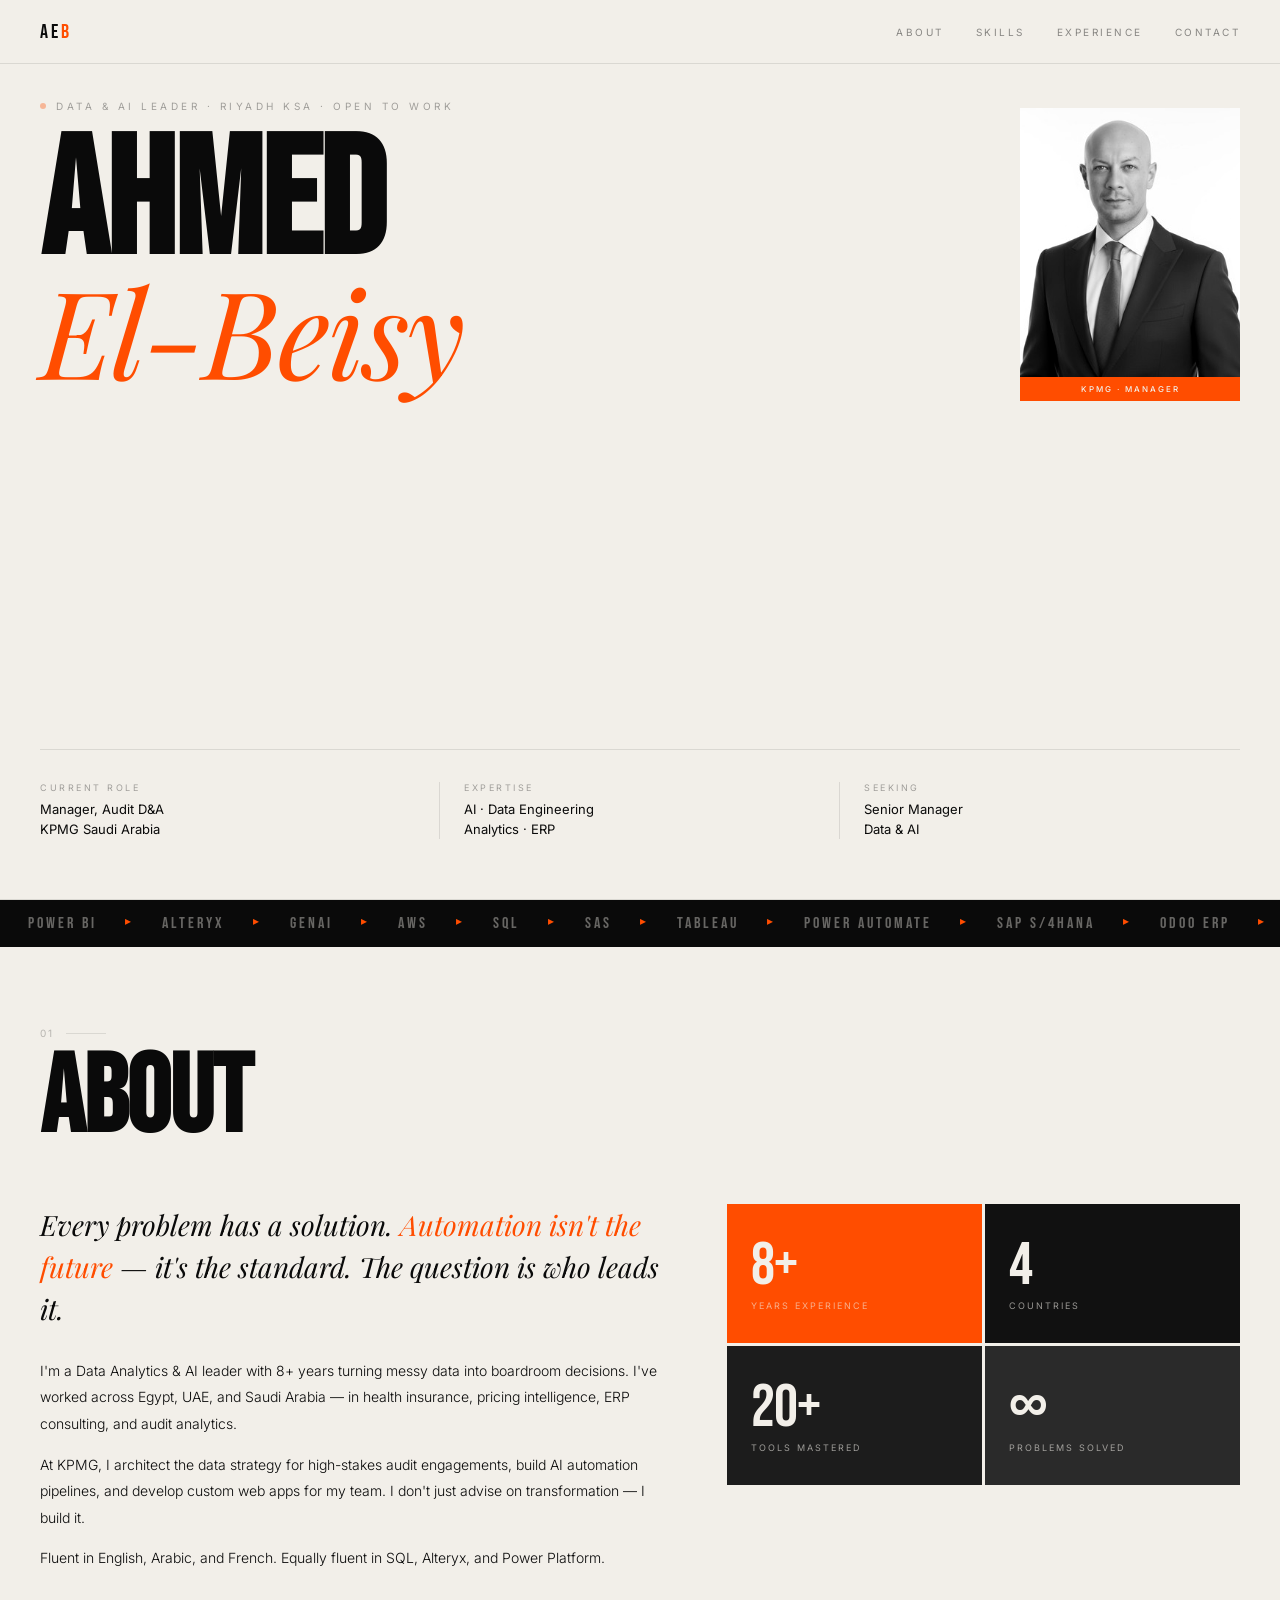
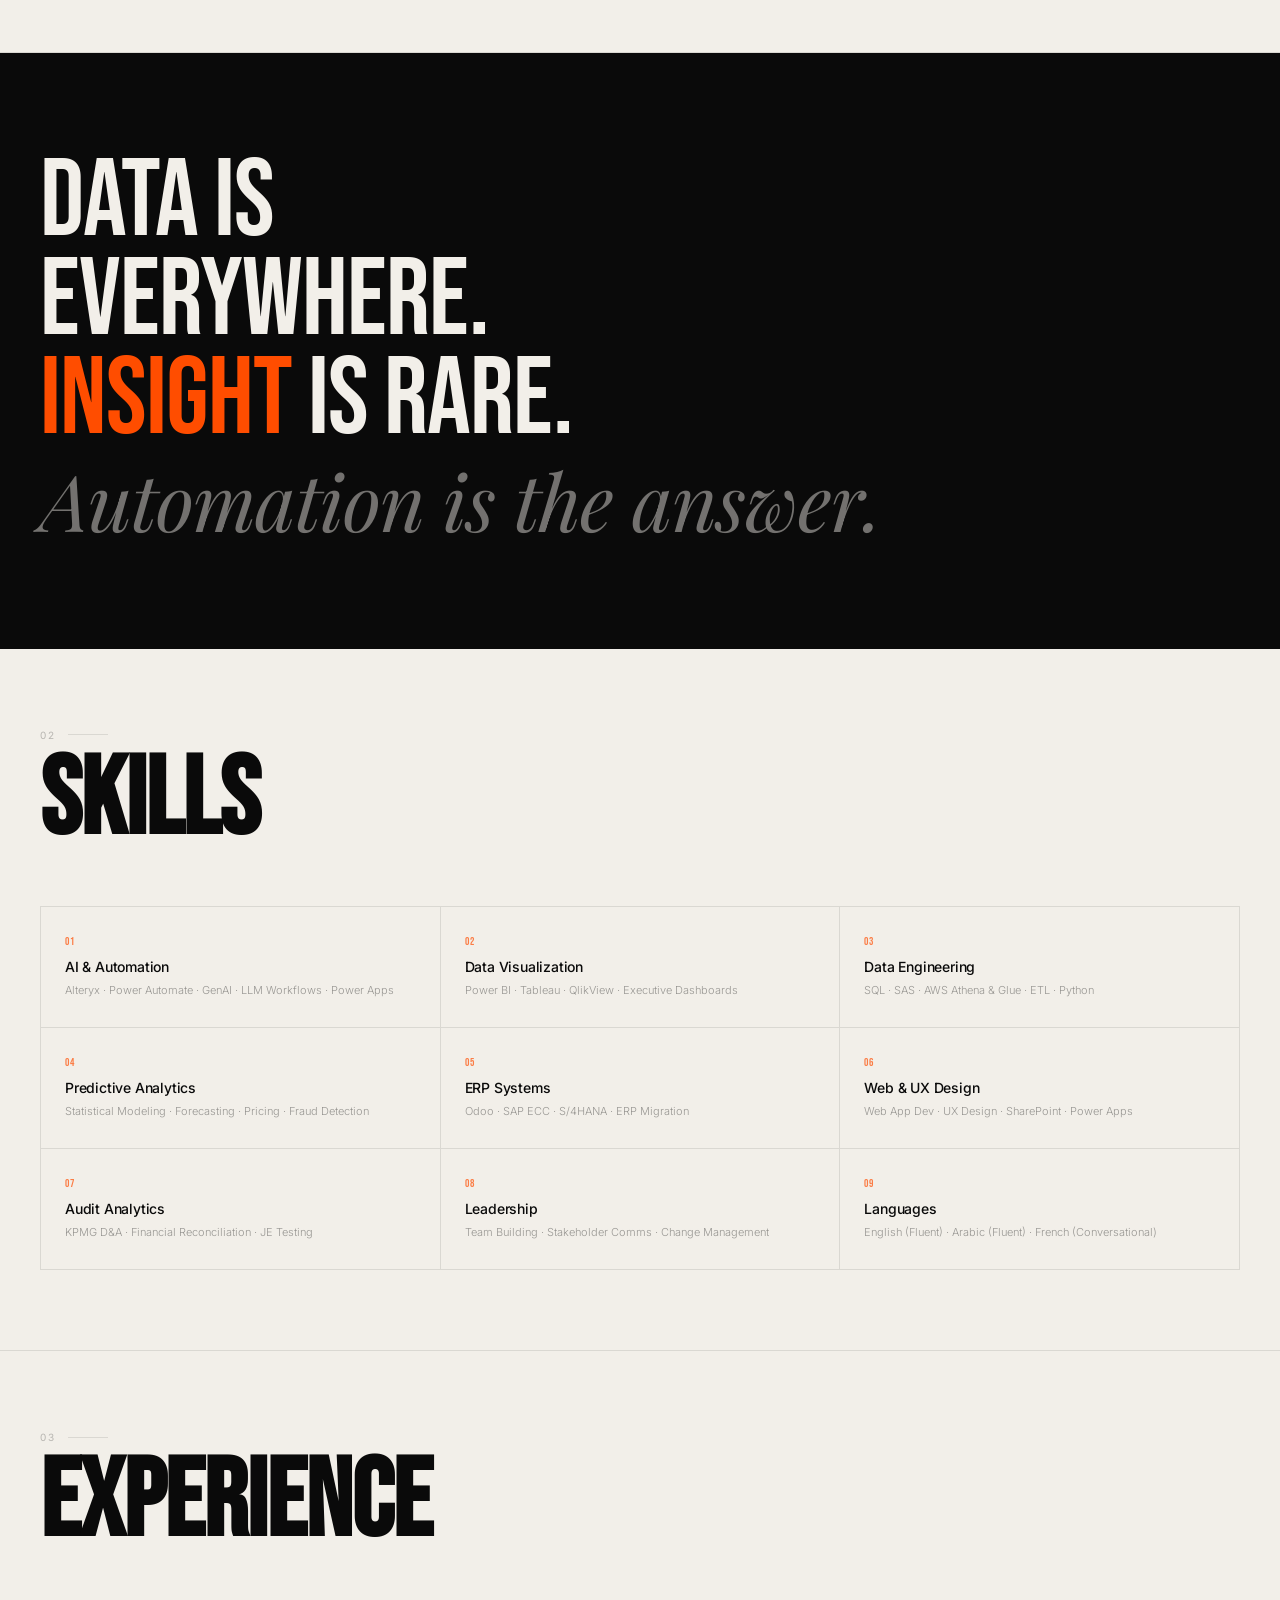
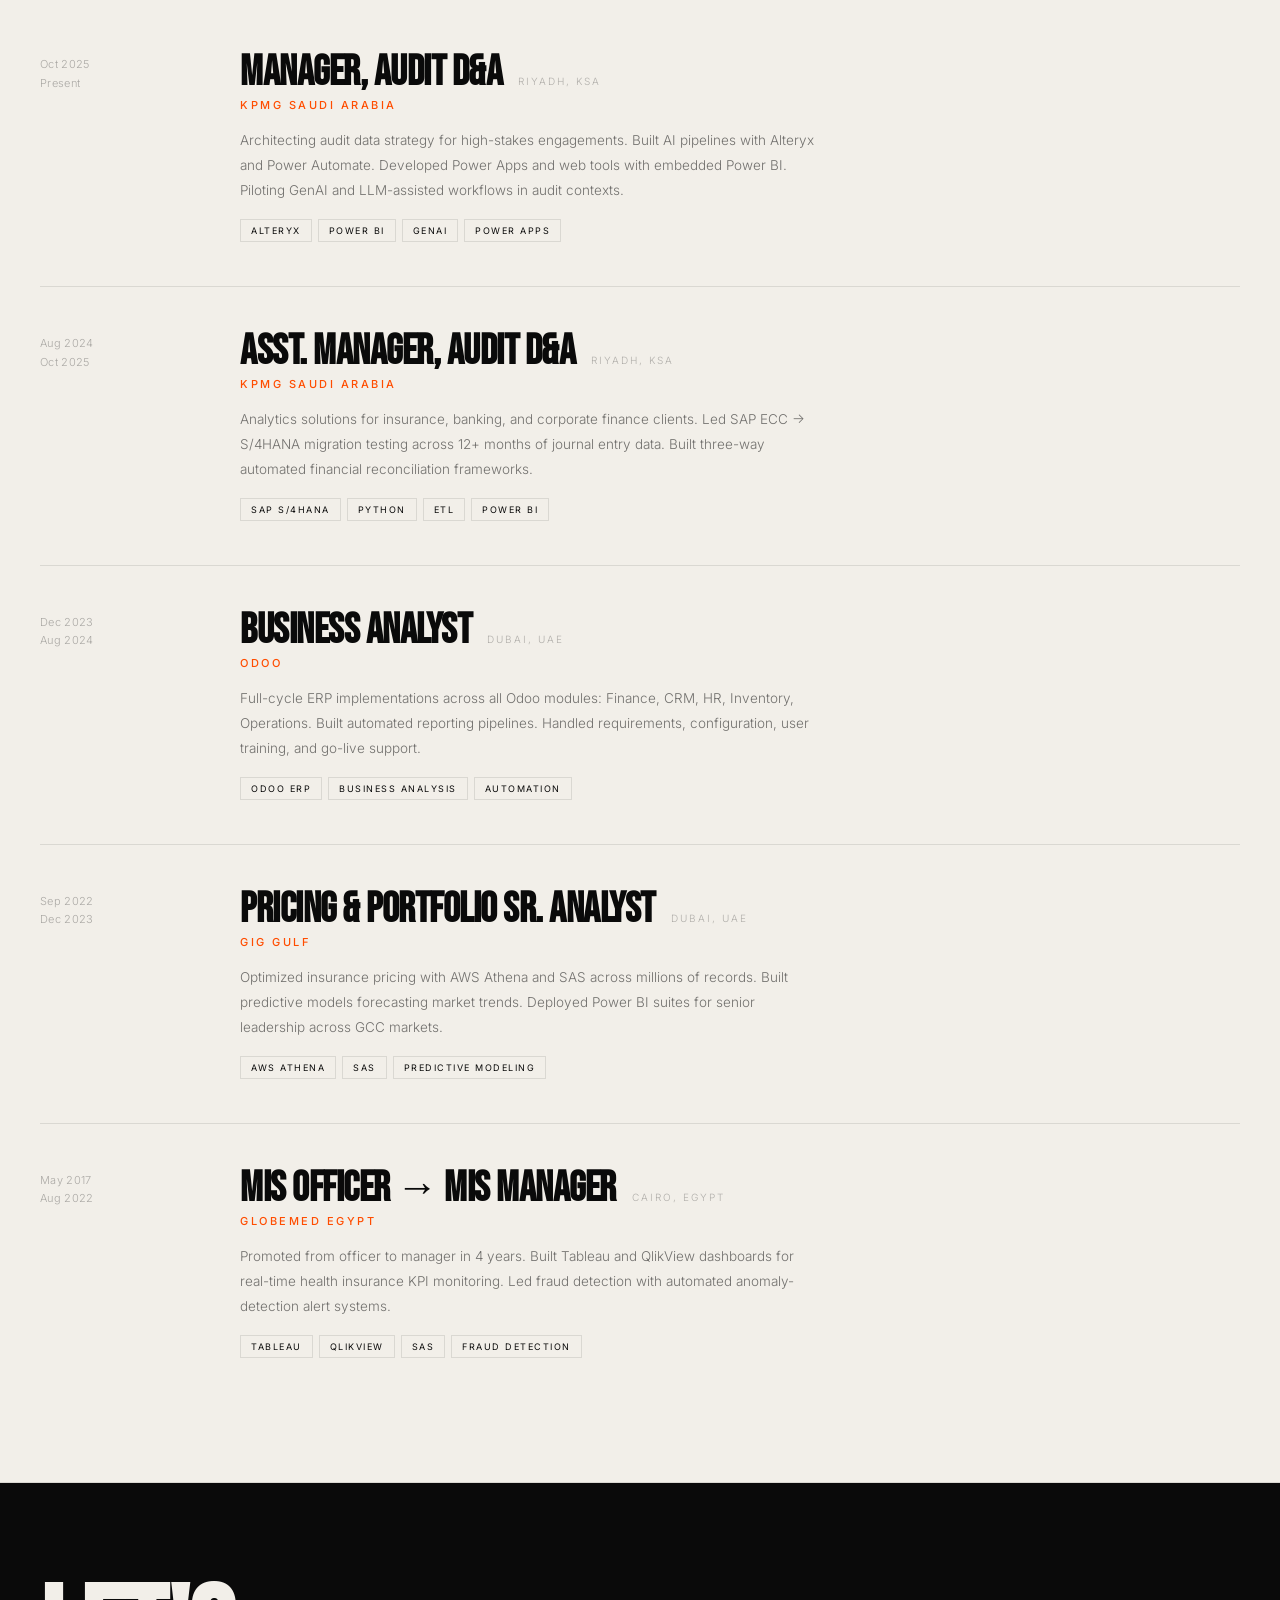
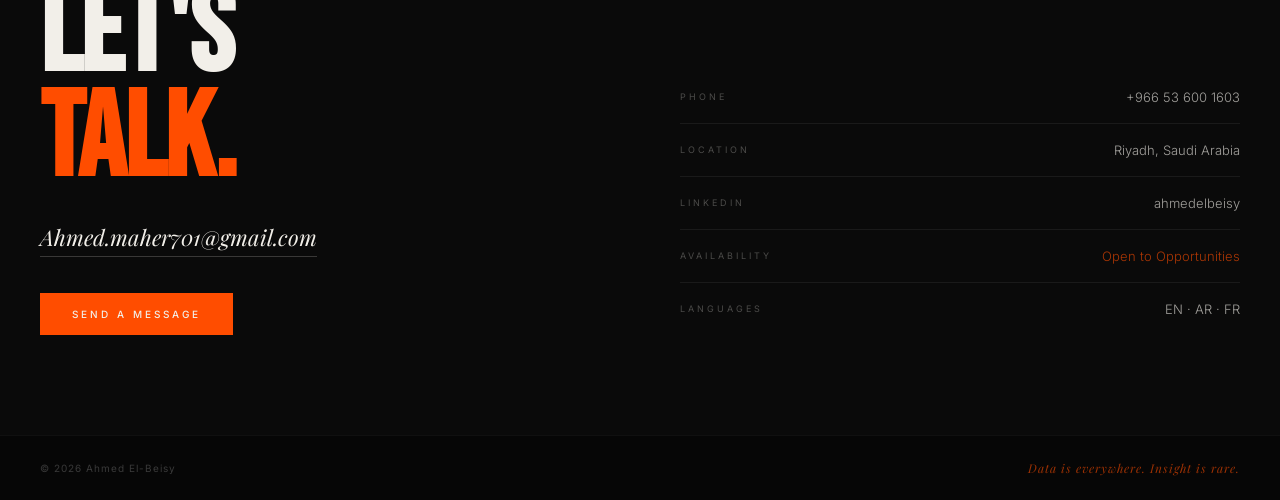
==== index.html @ 57ccc776 "Add files via upload" ====
<!DOCTYPE html>
<html lang="en">
<head>
<meta charset="UTF-8">
<meta name="viewport" content="width=device-width, initial-scale=1.0">
<title>Ahmed El-Beisy</title>
<link href="https://fonts.googleapis.com/css2?family=Bebas+Neue&family=Inter:wght@300;400;500&family=Playfair+Display:ital@1&display=swap" rel="stylesheet">
<style>
  :root {
    --black: #0a0a0a;
    --off-white: #F2EFE9;
    --orange: #FF4D00;
    --orange-dim: rgba(255,77,0,0.08);
    --border: rgba(10,10,10,0.10);
    --mid: #888;
  }

  * { margin: 0; padding: 0; box-sizing: border-box; }
  html { scroll-behavior: smooth; }

  body {
    font-family: 'Inter', sans-serif;
    background: var(--off-white);
    color: var(--black);
    overflow-x: hidden;
  }

  /* ── NAV ── */
  nav {
    position: fixed;
    top: 0; left: 0; right: 0;
    z-index: 200;
    background: var(--off-white);
    border-bottom: 1px solid var(--border);
    padding: 0 40px;
    height: 64px;
    display: flex;
    align-items: center;
    justify-content: space-between;
  }

  .nav-logo {
    font-family: 'Bebas Neue', sans-serif;
    font-size: 20px;
    letter-spacing: 3px;
    color: var(--black);
    text-decoration: none;
  }

  .nav-logo span { color: var(--orange); }

  .nav-links {
    display: flex;
    gap: 32px;
    align-items: center;
  }

  .nav-links a {
    font-size: 10px;
    letter-spacing: 2.5px;
    text-transform: uppercase;
    color: var(--black);
    text-decoration: none;
    opacity: 0.45;
    transition: opacity 0.2s, color 0.2s;
  }

  .nav-links a:hover { opacity: 1; color: var(--orange); }

  /* Hamburger */
  .hamburger {
    display: none;
    flex-direction: column;
    gap: 5px;
    cursor: pointer;
    padding: 4px;
    background: none;
    border: none;
  }

  .hamburger span {
    display: block;
    width: 24px;
    height: 1.5px;
    background: var(--black);
    transition: all 0.3s ease;
  }

  .hamburger.open span:nth-child(1) { transform: translateY(6.5px) rotate(45deg); }
  .hamburger.open span:nth-child(2) { opacity: 0; }
  .hamburger.open span:nth-child(3) { transform: translateY(-6.5px) rotate(-45deg); }

  /* Mobile menu */
  .mobile-menu {
    display: none;
    position: fixed;
    top: 64px; left: 0; right: 0; bottom: 0;
    background: var(--off-white);
    z-index: 199;
    flex-direction: column;
    justify-content: center;
    align-items: center;
    gap: 40px;
    border-top: 1px solid var(--border);
  }

  .mobile-menu.open { display: flex; }

  .mobile-menu a {
    font-family: 'Bebas Neue', sans-serif;
    font-size: 52px;
    letter-spacing: 2px;
    color: var(--black);
    text-decoration: none;
    transition: color 0.2s;
  }

  .mobile-menu a:hover { color: var(--orange); }

  /* ── HERO ── */
  .hero {
    padding: 100px 40px 60px;
    border-bottom: 1px solid var(--border);
    min-height: 100svh;
    display: flex;
    flex-direction: column;
    justify-content: space-between;
  }

  .hero-top {
    display: grid;
    grid-template-columns: 1fr auto;
    gap: 40px;
    align-items: start;
    margin-bottom: 40px;
  }

  .hero-label {
    font-size: 10px;
    letter-spacing: 3.5px;
    text-transform: uppercase;
    opacity: 0.35;
    margin-bottom: 20px;
    display: flex;
    align-items: center;
    gap: 10px;
  }

  .hero-label::before {
    content: '';
    display: inline-block;
    width: 6px;
    height: 6px;
    border-radius: 50%;
    background: var(--orange);
  }

  .hero-name {
    font-family: 'Bebas Neue', sans-serif;
    font-size: clamp(72px, 13vw, 180px);
    line-height: 0.87;
    letter-spacing: -2px;
  }

  .hero-name .line-italic {
    font-family: 'Playfair Display', serif;
    font-style: italic;
    font-weight: 400;
    font-size: clamp(54px, 9.5vw, 135px);
    display: block;
    color: var(--orange);
  }

  .hero-photo-wrap {
    width: clamp(120px, 18vw, 220px);
    flex-shrink: 0;
    margin-top: 8px;
    position: relative;
  }

  .hero-photo-wrap img {
    width: 100%;
    aspect-ratio: 3/4;
    object-fit: cover;
    object-position: top;
    filter: grayscale(100%) contrast(1.05);
    display: block;
  }

  .hero-photo-tag {
    position: absolute;
    bottom: 0; left: 0; right: 0;
    background: var(--orange);
    color: var(--off-white);
    font-size: 8px;
    letter-spacing: 2px;
    text-transform: uppercase;
    text-align: center;
    padding: 7px 6px;
    font-weight: 500;
  }

  .hero-bottom {
    display: grid;
    grid-template-columns: repeat(3, 1fr);
    border-top: 1px solid var(--border);
    padding-top: 32px;
    gap: 0;
  }

  .hb-item {
    padding-right: 24px;
    border-right: 1px solid var(--border);
  }

  .hb-item:last-child { border-right: none; padding-right: 0; padding-left: 24px; }
  .hb-item:nth-child(2) { padding-left: 24px; }

  .hb-label {
    font-size: 9px;
    letter-spacing: 2.5px;
    text-transform: uppercase;
    opacity: 0.35;
    margin-bottom: 6px;
  }

  .hb-value {
    font-size: clamp(11px, 1.3vw, 13px);
    line-height: 1.55;
    font-weight: 400;
  }

  /* ── MARQUEE ── */
  .marquee-wrap {
    background: var(--black);
    overflow: hidden;
    padding: 14px 0;
  }

  .marquee-inner {
    display: flex;
    animation: scroll 22s linear infinite;
    white-space: nowrap;
  }

  .marquee-inner span {
    font-family: 'Bebas Neue', sans-serif;
    font-size: 16px;
    letter-spacing: 3px;
    color: var(--off-white);
    opacity: 0.4;
    padding: 0 28px;
  }

  .marquee-inner .sep {
    color: var(--orange);
    opacity: 1;
    padding: 0;
    font-size: 12px;
  }

  @keyframes scroll {
    from { transform: translateX(0); }
    to { transform: translateX(-50%); }
  }

  /* ── SECTIONS ── */
  .section {
    padding: 80px 40px;
    border-bottom: 1px solid var(--border);
  }

  .sec-eyebrow {
    display: flex;
    align-items: center;
    gap: 12px;
    margin-bottom: 12px;
  }

  .sec-num {
    font-size: 10px;
    letter-spacing: 2px;
    opacity: 0.25;
  }

  .sec-line {
    flex: 1;
    height: 1px;
    background: var(--border);
    max-width: 40px;
  }

  .sec-title {
    font-family: 'Bebas Neue', sans-serif;
    font-size: clamp(52px, 9vw, 110px);
    line-height: 0.88;
    letter-spacing: -1px;
    margin-bottom: 56px;
  }

  /* ── ABOUT ── */
  .about-grid {
    display: grid;
    grid-template-columns: 1.1fr 0.9fr;
    gap: 60px;
    align-items: start;
  }

  .about-quote {
    font-family: 'Playfair Display', serif;
    font-style: italic;
    font-size: clamp(20px, 2.2vw, 28px);
    line-height: 1.5;
    margin-bottom: 28px;
  }

  .about-quote span { color: var(--orange); }

  .about-body {
    font-size: 14px;
    line-height: 1.9;
    opacity: 0.55;
    font-weight: 300;
  }

  .about-body p + p { margin-top: 14px; }

  .about-stats {
    display: grid;
    grid-template-columns: 1fr 1fr;
    gap: 3px;
  }

  .astat {
    background: var(--black);
    color: var(--off-white);
    padding: 32px 24px;
  }

  .astat:nth-child(1) { background: var(--orange); color: var(--off-white); }

  .astat-num {
    font-family: 'Bebas Neue', sans-serif;
    font-size: 60px;
    line-height: 1;
    letter-spacing: -1px;
  }

  .astat-label {
    font-size: 9px;
    letter-spacing: 2px;
    text-transform: uppercase;
    opacity: 0.6;
    margin-top: 4px;
  }

  /* ── MANIFESTO ── */
  .manifesto {
    background: var(--black);
    color: var(--off-white);
    padding: 100px 40px;
  }

  .manifesto-text {
    font-family: 'Bebas Neue', sans-serif;
    font-size: clamp(44px, 8.5vw, 120px);
    line-height: 0.91;
    letter-spacing: -1px;
    max-width: 1000px;
  }

  .manifesto-text .orange { color: var(--orange); }

  .manifesto-text .italic {
    font-family: 'Playfair Display', serif;
    font-style: italic;
    font-weight: 400;
    font-size: 0.72em;
    opacity: 0.45;
    color: var(--off-white);
  }

  /* ── SKILLS ── */
  .skills-grid {
    display: grid;
    grid-template-columns: repeat(3, 1fr);
    border-top: 1px solid var(--border);
    border-left: 1px solid var(--border);
  }

  .skill-cell {
    border-right: 1px solid var(--border);
    border-bottom: 1px solid var(--border);
    padding: 28px 24px;
    transition: background 0.2s;
  }

  .skill-cell:hover { background: var(--orange-dim); }

  .skill-cell-num {
    font-family: 'Bebas Neue', sans-serif;
    font-size: 11px;
    color: var(--orange);
    letter-spacing: 1px;
    margin-bottom: 10px;
    opacity: 0.7;
  }

  .skill-cell-name {
    font-size: 14px;
    font-weight: 500;
    margin-bottom: 6px;
    letter-spacing: -0.2px;
  }

  .skill-cell-tools {
    font-size: 11px;
    opacity: 0.38;
    line-height: 1.65;
    font-weight: 300;
  }

  /* ── EXPERIENCE ── */
  .exp-item {
    padding: 44px 0;
    border-bottom: 1px solid var(--border);
    display: grid;
    grid-template-columns: 160px 1fr;
    gap: 40px;
    align-items: start;
  }

  .exp-item:first-child { padding-top: 0; }
  .exp-item:last-child { border-bottom: none; }

  .exp-date {
    font-size: 11px;
    line-height: 1.7;
    opacity: 0.3;
    font-weight: 300;
    letter-spacing: 0.3px;
    padding-top: 3px;
  }

  .exp-right { }

  .exp-header {
    display: flex;
    align-items: baseline;
    gap: 16px;
    margin-bottom: 4px;
    flex-wrap: wrap;
  }

  .exp-title {
    font-family: 'Bebas Neue', sans-serif;
    font-size: clamp(28px, 3.5vw, 42px);
    letter-spacing: -0.5px;
    line-height: 1;
  }

  .exp-loc {
    font-size: 10px;
    letter-spacing: 2px;
    text-transform: uppercase;
    opacity: 0.28;
    font-weight: 300;
  }

  .exp-company {
    font-size: 11px;
    letter-spacing: 2.5px;
    text-transform: uppercase;
    color: var(--orange);
    margin-bottom: 16px;
    font-weight: 500;
  }

  .exp-desc {
    font-size: 13.5px;
    line-height: 1.85;
    opacity: 0.55;
    font-weight: 300;
    max-width: 580px;
  }

  .exp-tags {
    display: flex;
    flex-wrap: wrap;
    gap: 6px;
    margin-top: 16px;
  }

  .exp-tag {
    font-size: 9px;
    letter-spacing: 1.5px;
    text-transform: uppercase;
    padding: 5px 10px;
    border: 1px solid var(--border);
    font-weight: 400;
    transition: all 0.2s;
  }

  .exp-tag:hover {
    border-color: var(--orange);
    color: var(--orange);
  }

  /* ── CONTACT ── */
  .contact-section {
    background: var(--black);
    color: var(--off-white);
    padding: 100px 40px;
  }

  .contact-inner {
    display: grid;
    grid-template-columns: 1fr 1fr;
    gap: 80px;
    align-items: end;
  }

  .contact-big {
    font-family: 'Bebas Neue', sans-serif;
    font-size: clamp(60px, 10vw, 120px);
    line-height: 0.88;
    letter-spacing: -1px;
    margin-bottom: 28px;
  }

  .contact-big span { color: var(--orange); }

  .contact-email {
    display: inline-block;
    font-family: 'Playfair Display', serif;
    font-style: italic;
    font-size: clamp(16px, 1.8vw, 22px);
    color: var(--off-white);
    text-decoration: none;
    border-bottom: 1px solid rgba(242,239,233,0.2);
    padding-bottom: 4px;
    margin-bottom: 36px;
    transition: border-color 0.2s;
  }

  .contact-email:hover { border-color: var(--orange); color: var(--orange); }

  .btn-orange {
    display: inline-block;
    background: var(--orange);
    color: var(--off-white);
    padding: 15px 32px;
    font-size: 10px;
    letter-spacing: 3px;
    text-transform: uppercase;
    text-decoration: none;
    font-weight: 500;
    transition: opacity 0.2s;
  }

  .btn-orange:hover { opacity: 0.85; }

  .contact-rows { }

  .c-row {
    display: flex;
    justify-content: space-between;
    align-items: center;
    padding: 18px 0;
    border-bottom: 1px solid rgba(242,239,233,0.07);
  }

  .c-row:last-child { border-bottom: none; }

  .c-label {
    font-size: 9px;
    letter-spacing: 3px;
    text-transform: uppercase;
    opacity: 0.28;
  }

  .c-value {
    font-size: 13px;
    opacity: 0.65;
    font-weight: 300;
  }

  /* ── FOOTER ── */
  footer {
    background: #060606;
    padding: 24px 40px;
    display: flex;
    justify-content: space-between;
    align-items: center;
    border-top: 1px solid rgba(255,255,255,0.04);
  }

  footer p { font-size: 10px; opacity: 0.2; color: #fff; letter-spacing: 1px; }

  footer .f-right {
    font-family: 'Playfair Display', serif;
    font-style: italic;
    font-size: 12px;
    color: var(--orange);
    opacity: 0.6;
  }

  /* ── REVEAL ── */
  .reveal {
    opacity: 0;
    transform: translateY(28px);
    transition: opacity 0.65s ease, transform 0.65s ease;
  }

  .reveal.visible { opacity: 1; transform: none; }

  /* ── MOBILE ── */
  @media (max-width: 700px) {
    nav { padding: 0 20px; }
    .nav-links { display: none; }
    .hamburger { display: flex; }

    .hero { padding: 80px 20px 48px; min-height: 100svh; }

    .hero-top {
      grid-template-columns: 1fr;
      gap: 28px;
    }

    .hero-photo-wrap {
      width: 130px;
      position: absolute;
      top: 90px;
      right: 20px;
    }

    .hero-name { padding-right: 150px; }

    .hero-bottom {
      grid-template-columns: 1fr;
      gap: 20px;
    }

    .hb-item {
      border-right: none;
      border-bottom: 1px solid var(--border);
      padding: 0 0 20px 0 !important;
    }

    .hb-item:last-child { border-bottom: none; padding-bottom: 0 !important; }

    .section { padding: 60px 20px; }
    .manifesto { padding: 72px 20px; }
    .contact-section { padding: 72px 20px; }

    .about-grid { grid-template-columns: 1fr; gap: 40px; }

    .skills-grid { grid-template-columns: repeat(2, 1fr); }

    .exp-item {
      grid-template-columns: 1fr;
      gap: 12px;
      padding: 32px 0;
    }

    .contact-inner { grid-template-columns: 1fr; gap: 48px; }

    footer { flex-direction: column; gap: 8px; padding: 20px; text-align: center; }
  }

  @media (max-width: 420px) {
    .skills-grid { grid-template-columns: 1fr; }
    .hero-name { font-size: 64px; padding-right: 140px; }
    .hero-name .line-italic { font-size: 48px; }
  }
</style>
</head>
<body>

<!-- NAV -->
<nav>
  <a href="#" class="nav-logo">AE<span>B</span></a>
  <div class="nav-links">
    <a href="#about">About</a>
    <a href="#skills">Skills</a>
    <a href="#experience">Experience</a>
    <a href="#contact">Contact</a>
  </div>
  <button class="hamburger" id="hamburger" aria-label="Menu">
    <span></span><span></span><span></span>
  </button>
</nav>

<!-- MOBILE MENU -->
<div class="mobile-menu" id="mobileMenu">
  <a href="#about" class="menu-link">About</a>
  <a href="#skills" class="menu-link">Skills</a>
  <a href="#experience" class="menu-link">Experience</a>
  <a href="#contact" class="menu-link">Contact</a>
</div>

<!-- HERO -->
<section class="hero">
  <div class="hero-top">
    <div>
      <p class="hero-label">Data &amp; AI Leader · Riyadh KSA · Open to Work</p>
      <h1 class="hero-name">
        Ahmed<br>
        <span class="line-italic">El-Beisy</span>
      </h1>
    </div>
    <div class="hero-photo-wrap">
      <img src="[data-uri]" alt="Ahmed El-Beisy" />
      <div class="hero-photo-tag">KPMG · Manager</div>
    </div>
  </div>
  <div class="hero-bottom">
    <div class="hb-item">
      <p class="hb-label">Current Role</p>
      <p class="hb-value">Manager, Audit D&amp;A<br>KPMG Saudi Arabia</p>
    </div>
    <div class="hb-item">
      <p class="hb-label">Expertise</p>
      <p class="hb-value">AI · Data Engineering<br>Analytics · ERP</p>
    </div>
    <div class="hb-item">
      <p class="hb-label">Seeking</p>
      <p class="hb-value">Senior Manager<br>Data &amp; AI</p>
    </div>
  </div>
</section>

<!-- MARQUEE -->
<div class="marquee-wrap">
  <div class="marquee-inner">
    <span>Power BI</span><span class="sep">▸</span>
    <span>Alteryx</span><span class="sep">▸</span>
    <span>GenAI</span><span class="sep">▸</span>
    <span>AWS</span><span class="sep">▸</span>
    <span>SQL</span><span class="sep">▸</span>
    <span>SAS</span><span class="sep">▸</span>
    <span>Tableau</span><span class="sep">▸</span>
    <span>Power Automate</span><span class="sep">▸</span>
    <span>SAP S/4HANA</span><span class="sep">▸</span>
    <span>Odoo ERP</span><span class="sep">▸</span>
    <span>Python</span><span class="sep">▸</span>
    <span>ETL Pipelines</span><span class="sep">▸</span>
    <span>Power BI</span><span class="sep">▸</span>
    <span>Alteryx</span><span class="sep">▸</span>
    <span>GenAI</span><span class="sep">▸</span>
    <span>AWS</span><span class="sep">▸</span>
    <span>SQL</span><span class="sep">▸</span>
    <span>SAS</span><span class="sep">▸</span>
    <span>Tableau</span><span class="sep">▸</span>
    <span>Power Automate</span><span class="sep">▸</span>
    <span>SAP S/4HANA</span><span class="sep">▸</span>
    <span>Odoo ERP</span><span class="sep">▸</span>
    <span>Python</span><span class="sep">▸</span>
    <span>ETL Pipelines</span><span class="sep">▸</span>
  </div>
</div>

<!-- ABOUT -->
<section class="section" id="about">
  <div class="sec-eyebrow">
    <span class="sec-num">01</span>
    <div class="sec-line"></div>
  </div>
  <h2 class="sec-title reveal">About</h2>
  <div class="about-grid">
    <div>
      <p class="about-quote reveal">Every problem has a solution. <span>Automation isn't the future</span> — it's the standard. The question is who leads it.</p>
      <div class="about-body reveal">
        <p>I'm a Data Analytics &amp; AI leader with 8+ years turning messy data into boardroom decisions. I've worked across Egypt, UAE, and Saudi Arabia — in health insurance, pricing intelligence, ERP consulting, and audit analytics.</p>
        <p>At KPMG, I architect the data strategy for high-stakes audit engagements, build AI automation pipelines, and develop custom web apps for my team. I don't just advise on transformation — I build it.</p>
        <p>Fluent in English, Arabic, and French. Equally fluent in SQL, Alteryx, and Power Platform.</p>
      </div>
    </div>
    <div class="about-stats reveal">
      <div class="astat">
        <div class="astat-num">8+</div>
        <div class="astat-label">Years Experience</div>
      </div>
      <div class="astat" style="background:#111">
        <div class="astat-num">4</div>
        <div class="astat-label">Countries</div>
      </div>
      <div class="astat" style="background:#1c1c1c">
        <div class="astat-num">20+</div>
        <div class="astat-label">Tools Mastered</div>
      </div>
      <div class="astat" style="background:#2a2a2a">
        <div class="astat-num">∞</div>
        <div class="astat-label">Problems Solved</div>
      </div>
    </div>
  </div>
</section>

<!-- MANIFESTO -->
<section class="manifesto">
  <div class="manifesto-text reveal">
    Data is<br>
    everywhere.<br>
    <span class="orange">Insight</span> is rare.<br>
    <span class="italic">Automation is the answer.</span>
  </div>
</section>

<!-- SKILLS -->
<section class="section" id="skills">
  <div class="sec-eyebrow">
    <span class="sec-num">02</span>
    <div class="sec-line"></div>
  </div>
  <h2 class="sec-title reveal">Skills</h2>
  <div class="skills-grid reveal">
    <div class="skill-cell">
      <div class="skill-cell-num">01</div>
      <div class="skill-cell-name">AI &amp; Automation</div>
      <div class="skill-cell-tools">Alteryx · Power Automate · GenAI · LLM Workflows · Power Apps</div>
    </div>
    <div class="skill-cell">
      <div class="skill-cell-num">02</div>
      <div class="skill-cell-name">Data Visualization</div>
      <div class="skill-cell-tools">Power BI · Tableau · QlikView · Executive Dashboards</div>
    </div>
    <div class="skill-cell">
      <div class="skill-cell-num">03</div>
      <div class="skill-cell-name">Data Engineering</div>
      <div class="skill-cell-tools">SQL · SAS · AWS Athena &amp; Glue · ETL · Python</div>
    </div>
    <div class="skill-cell">
      <div class="skill-cell-num">04</div>
      <div class="skill-cell-name">Predictive Analytics</div>
      <div class="skill-cell-tools">Statistical Modeling · Forecasting · Pricing · Fraud Detection</div>
    </div>
    <div class="skill-cell">
      <div class="skill-cell-num">05</div>
      <div class="skill-cell-name">ERP Systems</div>
      <div class="skill-cell-tools">Odoo · SAP ECC · S/4HANA · ERP Migration</div>
    </div>
    <div class="skill-cell">
      <div class="skill-cell-num">06</div>
      <div class="skill-cell-name">Web &amp; UX Design</div>
      <div class="skill-cell-tools">Web App Dev · UX Design · SharePoint · Power Apps</div>
    </div>
    <div class="skill-cell">
      <div class="skill-cell-num">07</div>
      <div class="skill-cell-name">Audit Analytics</div>
      <div class="skill-cell-tools">KPMG D&amp;A · Financial Reconciliation · JE Testing</div>
    </div>
    <div class="skill-cell">
      <div class="skill-cell-num">08</div>
      <div class="skill-cell-name">Leadership</div>
      <div class="skill-cell-tools">Team Building · Stakeholder Comms · Change Management</div>
    </div>
    <div class="skill-cell">
      <div class="skill-cell-num">09</div>
      <div class="skill-cell-name">Languages</div>
      <div class="skill-cell-tools">English (Fluent) · Arabic (Fluent) · French (Conversational)</div>
    </div>
  </div>
</section>

<!-- EXPERIENCE -->
<section class="section" id="experience">
  <div class="sec-eyebrow">
    <span class="sec-num">03</span>
    <div class="sec-line"></div>
  </div>
  <h2 class="sec-title reveal">Experience</h2>

  <div class="exp-item reveal">
    <div class="exp-date">Oct 2025<br>Present</div>
    <div class="exp-right">
      <div class="exp-header">
        <h3 class="exp-title">Manager, Audit D&amp;A</h3>
        <span class="exp-loc">Riyadh, KSA</span>
      </div>
      <p class="exp-company">KPMG Saudi Arabia</p>
      <p class="exp-desc">Architecting audit data strategy for high-stakes engagements. Built AI pipelines with Alteryx and Power Automate. Developed Power Apps and web tools with embedded Power BI. Piloting GenAI and LLM-assisted workflows in audit contexts.</p>
      <div class="exp-tags">
        <span class="exp-tag">Alteryx</span>
        <span class="exp-tag">Power BI</span>
        <span class="exp-tag">GenAI</span>
        <span class="exp-tag">Power Apps</span>
      </div>
    </div>
  </div>

  <div class="exp-item reveal">
    <div class="exp-date">Aug 2024<br>Oct 2025</div>
    <div class="exp-right">
      <div class="exp-header">
        <h3 class="exp-title">Asst. Manager, Audit D&amp;A</h3>
        <span class="exp-loc">Riyadh, KSA</span>
      </div>
      <p class="exp-company">KPMG Saudi Arabia</p>
      <p class="exp-desc">Analytics solutions for insurance, banking, and corporate finance clients. Led SAP ECC → S/4HANA migration testing across 12+ months of journal entry data. Built three-way automated financial reconciliation frameworks.</p>
      <div class="exp-tags">
        <span class="exp-tag">SAP S/4HANA</span>
        <span class="exp-tag">Python</span>
        <span class="exp-tag">ETL</span>
        <span class="exp-tag">Power BI</span>
      </div>
    </div>
  </div>

  <div class="exp-item reveal">
    <div class="exp-date">Dec 2023<br>Aug 2024</div>
    <div class="exp-right">
      <div class="exp-header">
        <h3 class="exp-title">Business Analyst</h3>
        <span class="exp-loc">Dubai, UAE</span>
      </div>
      <p class="exp-company">Odoo</p>
      <p class="exp-desc">Full-cycle ERP implementations across all Odoo modules: Finance, CRM, HR, Inventory, Operations. Built automated reporting pipelines. Handled requirements, configuration, user training, and go-live support.</p>
      <div class="exp-tags">
        <span class="exp-tag">Odoo ERP</span>
        <span class="exp-tag">Business Analysis</span>
        <span class="exp-tag">Automation</span>
      </div>
    </div>
  </div>

  <div class="exp-item reveal">
    <div class="exp-date">Sep 2022<br>Dec 2023</div>
    <div class="exp-right">
      <div class="exp-header">
        <h3 class="exp-title">Pricing &amp; Portfolio Sr. Analyst</h3>
        <span class="exp-loc">Dubai, UAE</span>
      </div>
      <p class="exp-company">GIG Gulf</p>
      <p class="exp-desc">Optimized insurance pricing with AWS Athena and SAS across millions of records. Built predictive models forecasting market trends. Deployed Power BI suites for senior leadership across GCC markets.</p>
      <div class="exp-tags">
        <span class="exp-tag">AWS Athena</span>
        <span class="exp-tag">SAS</span>
        <span class="exp-tag">Predictive Modeling</span>
      </div>
    </div>
  </div>

  <div class="exp-item reveal">
    <div class="exp-date">May 2017<br>Aug 2022</div>
    <div class="exp-right">
      <div class="exp-header">
        <h3 class="exp-title">MIS Officer → MIS Manager</h3>
        <span class="exp-loc">Cairo, Egypt</span>
      </div>
      <p class="exp-company">GlobeMed Egypt</p>
      <p class="exp-desc">Promoted from officer to manager in 4 years. Built Tableau and QlikView dashboards for real-time health insurance KPI monitoring. Led fraud detection with automated anomaly-detection alert systems.</p>
      <div class="exp-tags">
        <span class="exp-tag">Tableau</span>
        <span class="exp-tag">QlikView</span>
        <span class="exp-tag">SAS</span>
        <span class="exp-tag">Fraud Detection</span>
      </div>
    </div>
  </div>

</section>

<!-- CONTACT -->
<section class="contact-section" id="contact">
  <div class="contact-inner">
    <div>
      <h2 class="contact-big reveal">Let's<br><span>Talk.</span></h2>
      <a href="mailto:Ahmed.maher701@gmail.com" class="contact-email reveal">Ahmed.maher701@gmail.com</a>
      <br>
      <a href="mailto:Ahmed.maher701@gmail.com" class="btn-orange reveal">Send a Message</a>
    </div>
    <div class="contact-rows reveal">
      <div class="c-row">
        <span class="c-label">Phone</span>
        <span class="c-value">+966 53 600 1603</span>
      </div>
      <div class="c-row">
        <span class="c-label">Location</span>
        <span class="c-value">Riyadh, Saudi Arabia</span>
      </div>
      <div class="c-row">
        <span class="c-label">LinkedIn</span>
        <span class="c-value">ahmedelbeisy</span>
      </div>
      <div class="c-row">
        <span class="c-label">Availability</span>
        <span class="c-value" style="color:var(--orange)">Open to Opportunities</span>
      </div>
      <div class="c-row">
        <span class="c-label">Languages</span>
        <span class="c-value">EN · AR · FR</span>
      </div>
    </div>
  </div>
</section>

<footer>
  <p>© 2026 Ahmed El-Beisy</p>
  <p class="f-right">Data is everywhere. Insight is rare.</p>
</footer>

<script>
  // Hamburger
  const ham = document.getElementById('hamburger');
  const menu = document.getElementById('mobileMenu');
  ham.addEventListener('click', () => {
    ham.classList.toggle('open');
    menu.classList.toggle('open');
    document.body.style.overflow = menu.classList.contains('open') ? 'hidden' : '';
  });

  document.querySelectorAll('.menu-link').forEach(link => {
    link.addEventListener('click', () => {
      ham.classList.remove('open');
      menu.classList.remove('open');
      document.body.style.overflow = '';
    });
  });

  // Smooth scroll
  document.querySelectorAll('a[href^="#"]').forEach(a => {
    a.addEventListener('click', e => {
      const t = document.querySelector(a.getAttribute('href'));
      if (t) { e.preventDefault(); t.scrollIntoView({ behavior: 'smooth' }); }
    });
  });

  // Scroll reveal
  const obs = new IntersectionObserver((entries) => {
    entries.forEach(e => {
      if (e.isIntersecting) {
        e.target.classList.add('visible');
        obs.unobserve(e.target);
      }
    });
  }, { threshold: 0.08 });

  document.querySelectorAll('.reveal').forEach(el => obs.observe(el));
</script>
</body>
</html>
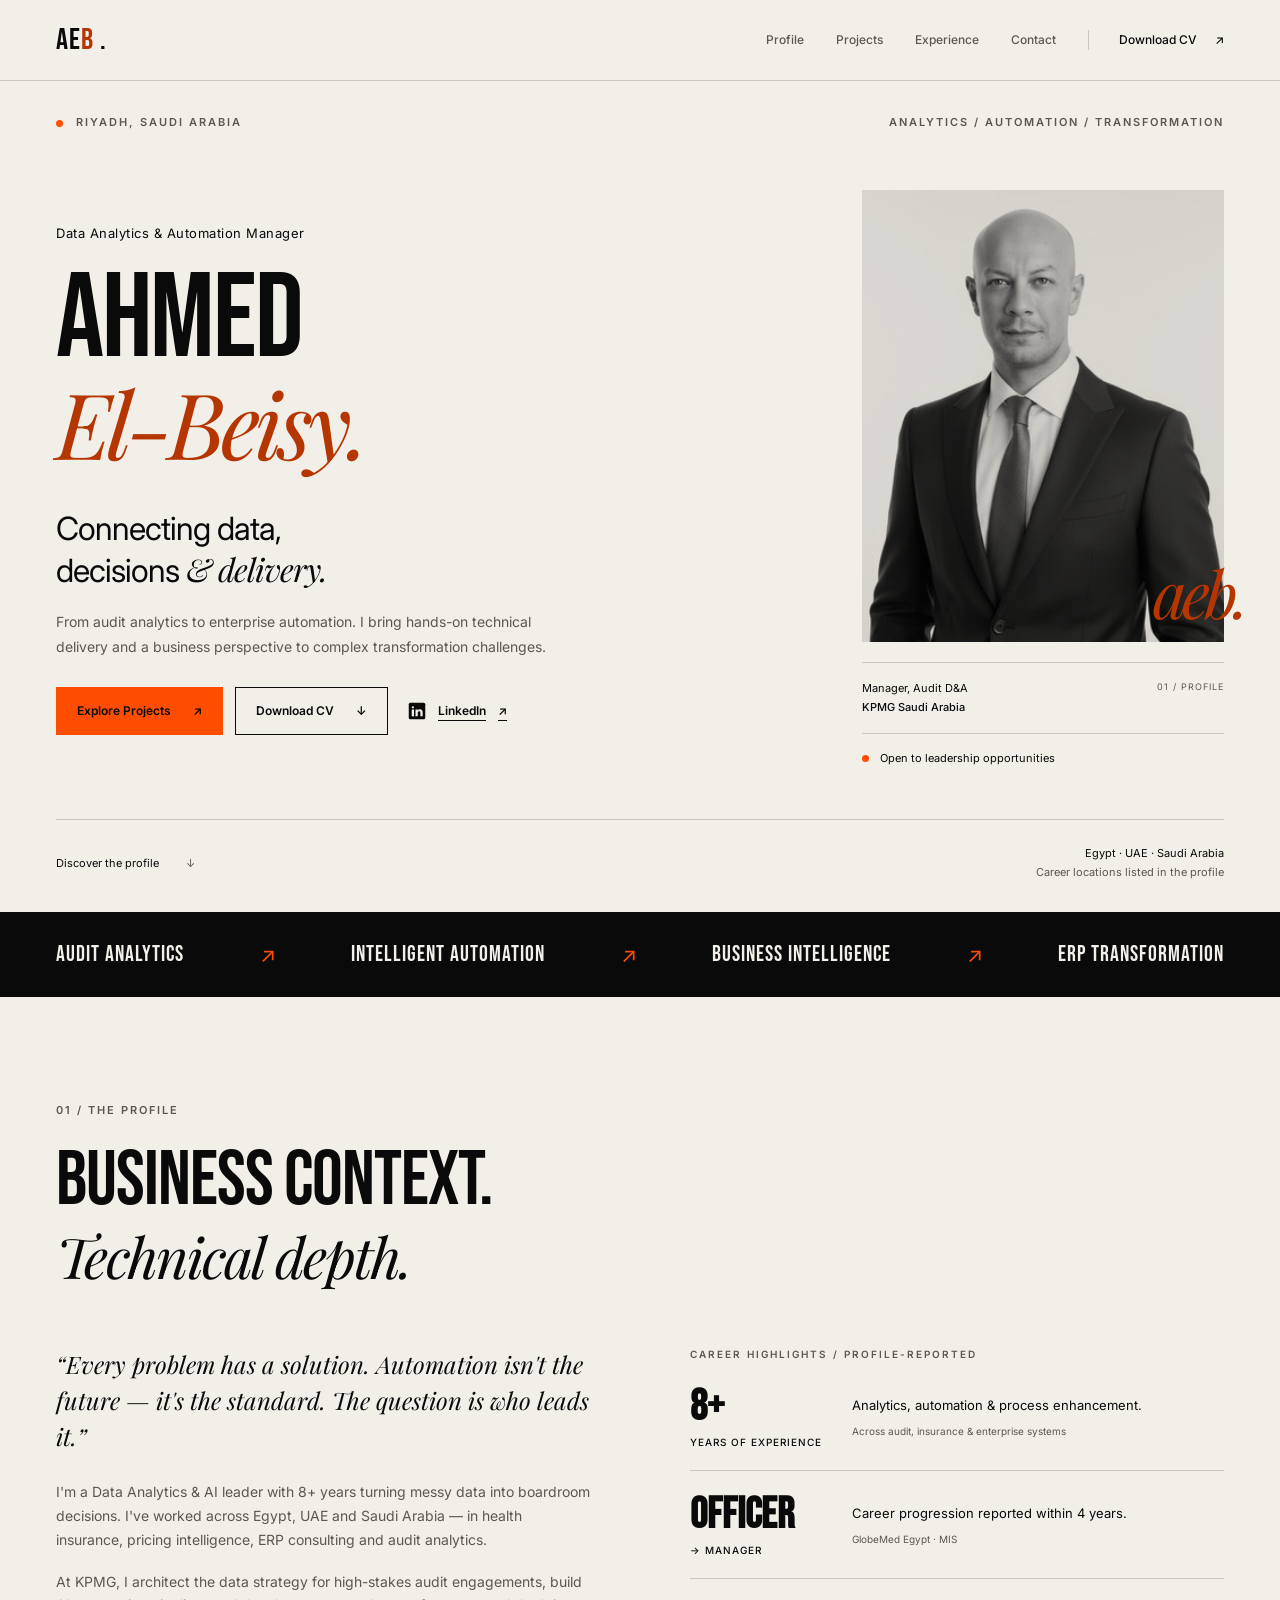
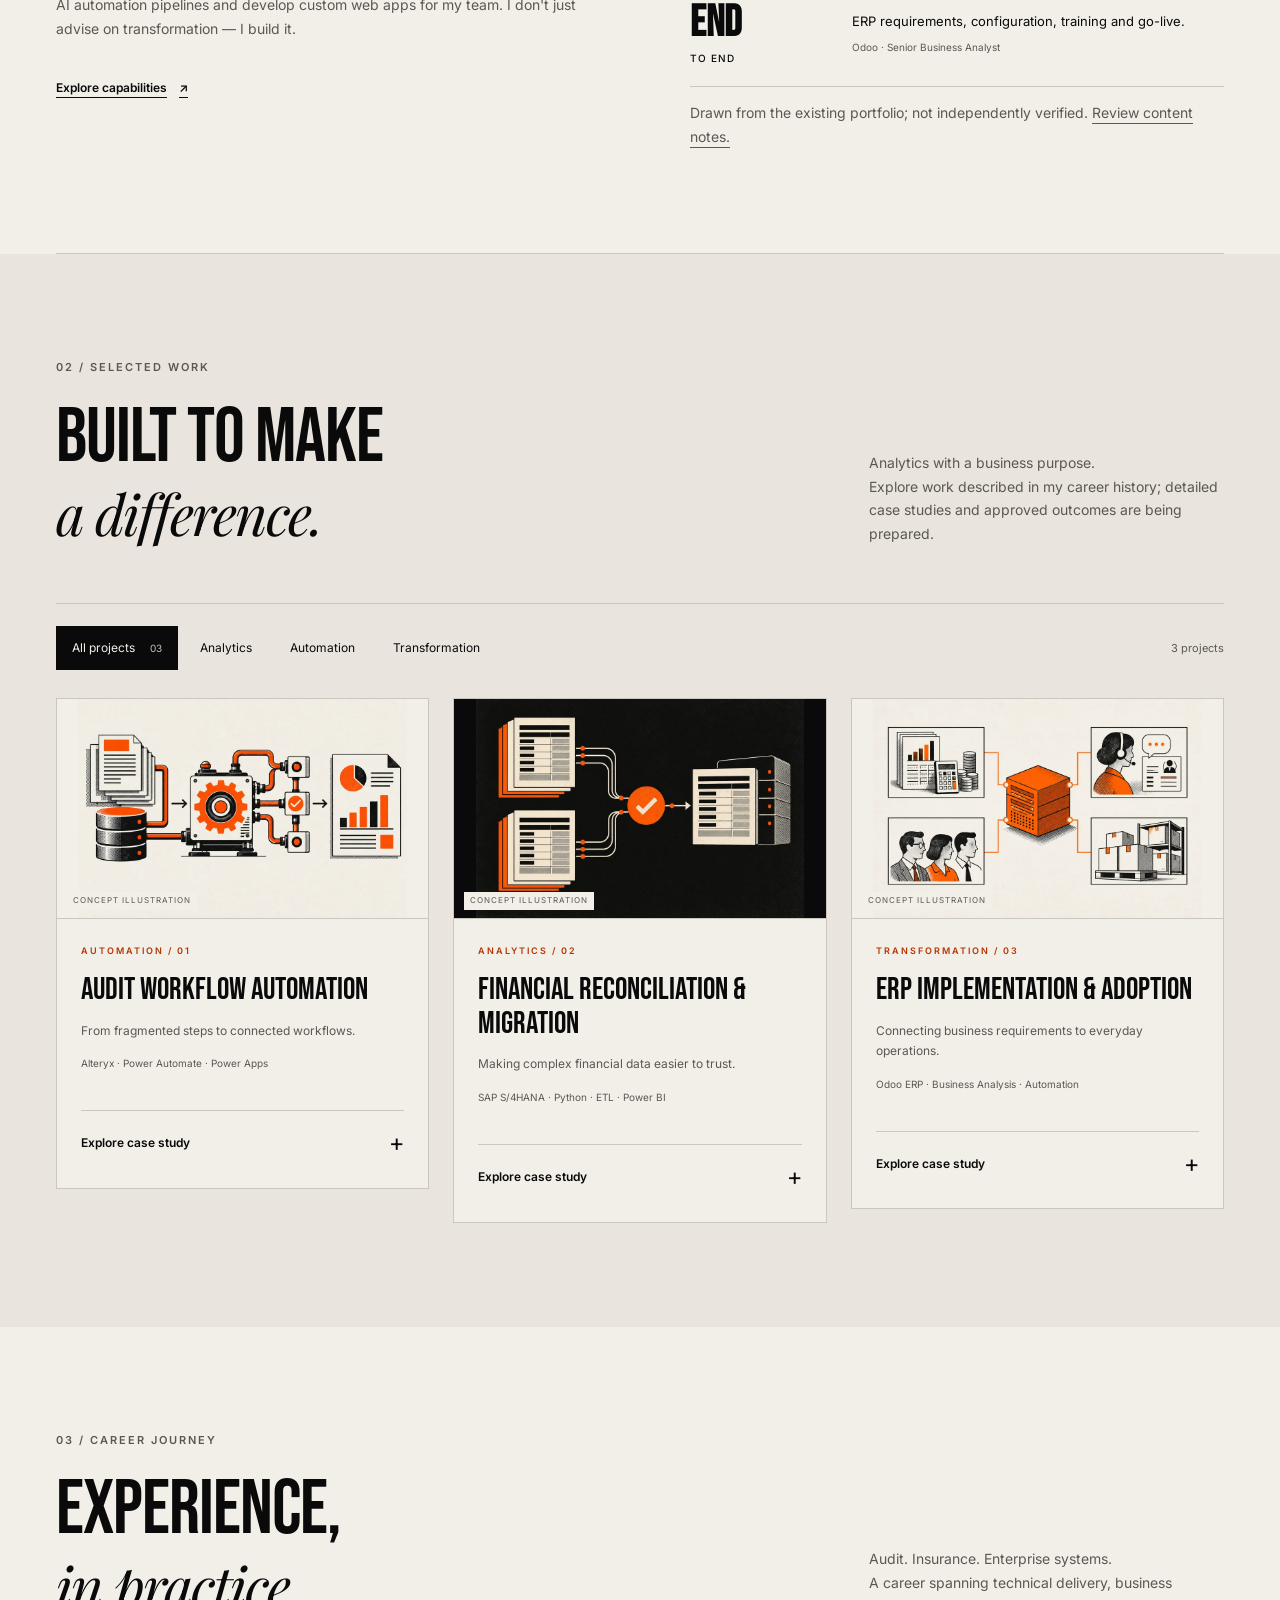
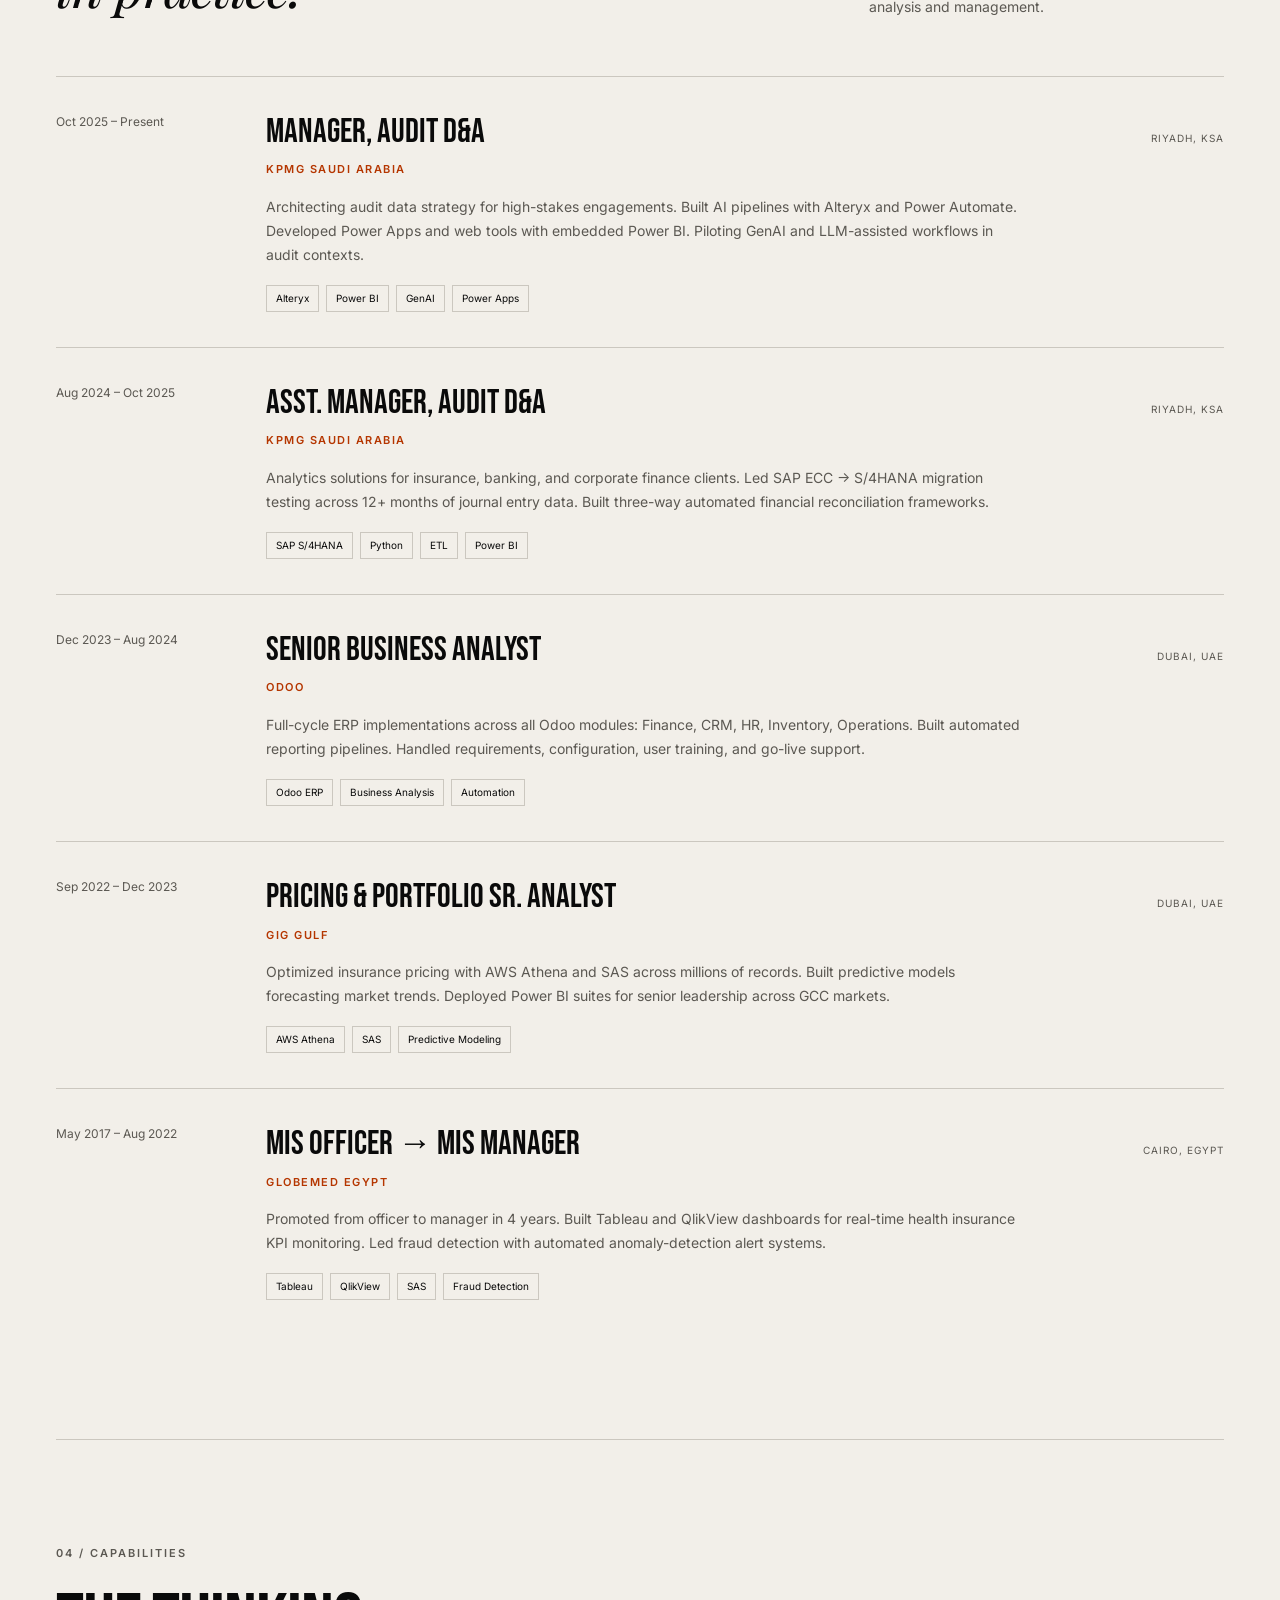
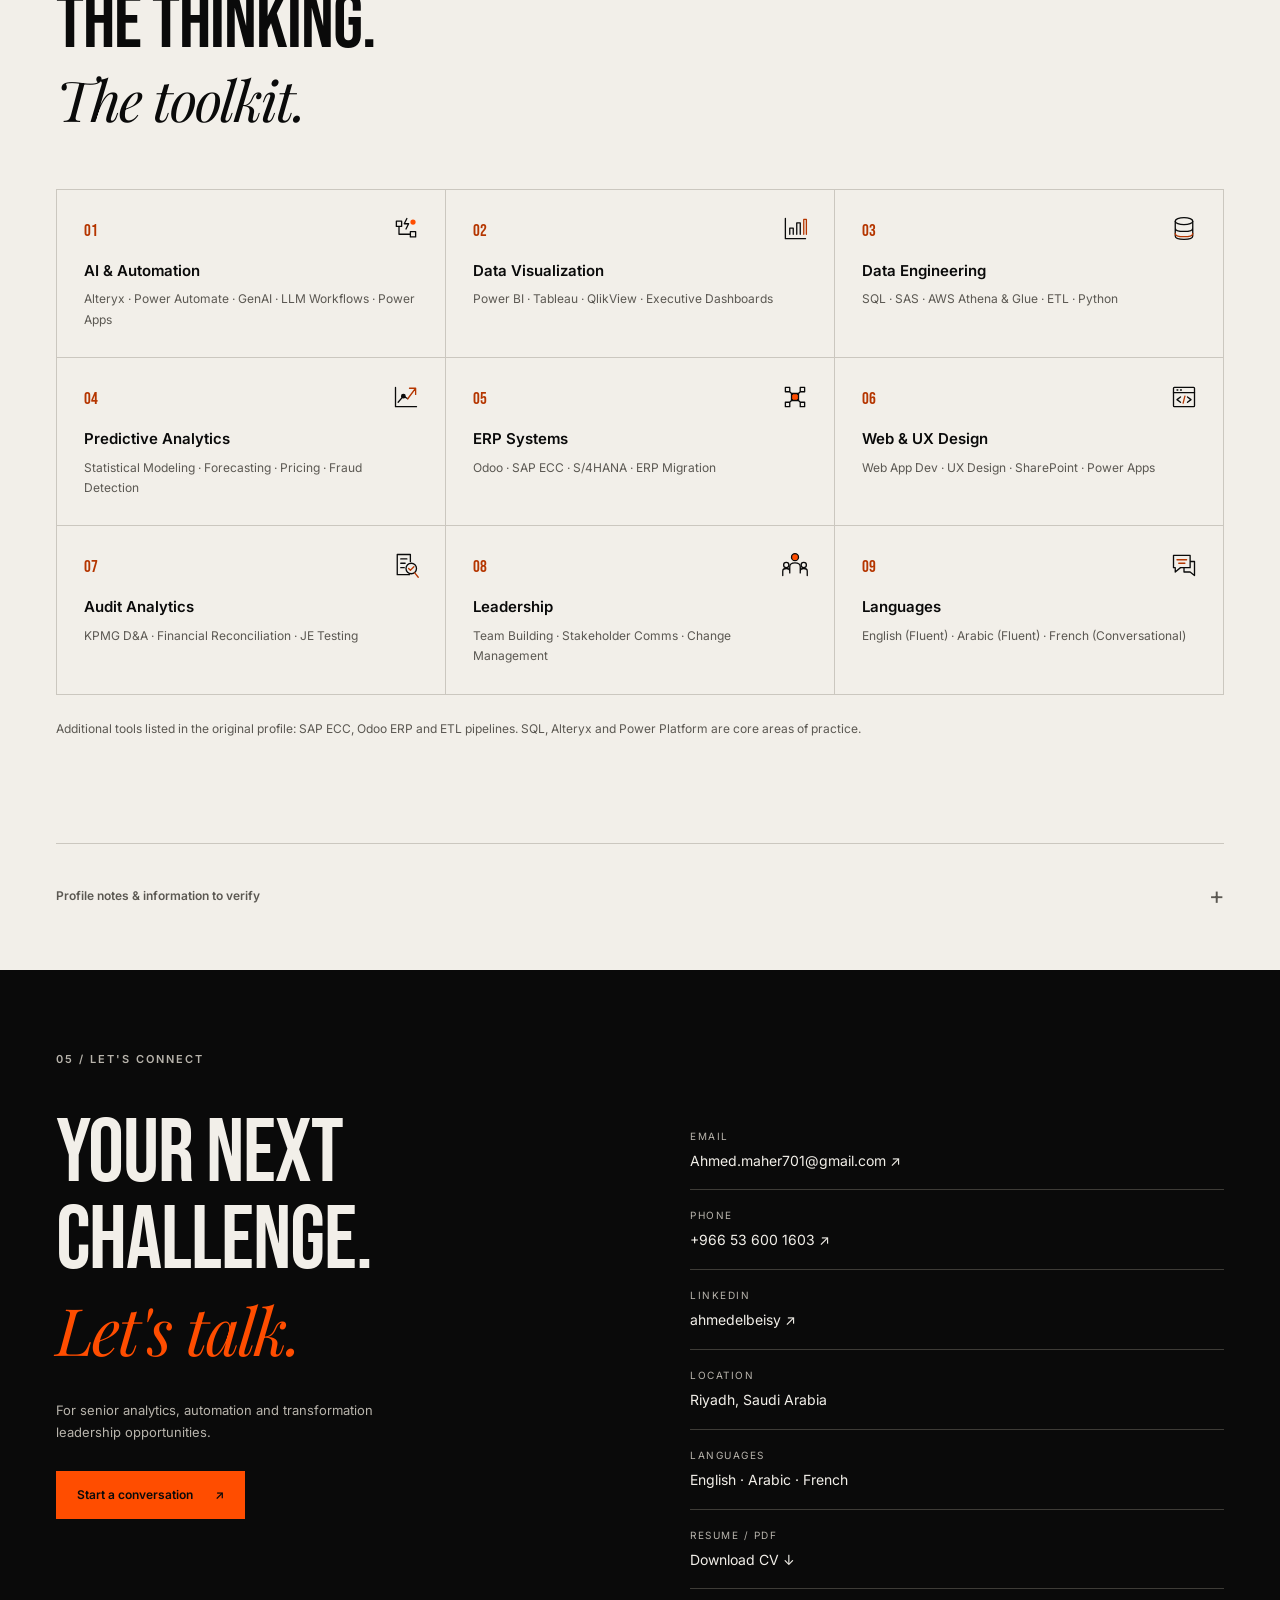
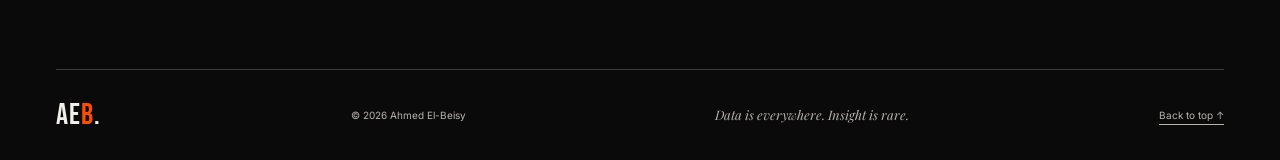
==== commit 7690bcc5: "Redesign portfolio with project case studies and updated resume" ====
--- a/index.html
+++ b/index.html
@@ -1,878 +1,290 @@
-<!DOCTYPE html>
+<!doctype html>
 <html lang="en">
 <head>
-<meta charset="UTF-8">
-<meta name="viewport" content="width=device-width, initial-scale=1.0">
-<title>Ahmed El-Beisy</title>
-<link href="https://fonts.googleapis.com/css2?family=Bebas+Neue&family=Inter:wght@300;400;500&family=Playfair+Display:ital@1&display=swap" rel="stylesheet">
-<style>
-  :root {
-    --black: #0a0a0a;
-    --off-white: #F2EFE9;
-    --orange: #FF4D00;
-    --orange-dim: rgba(255,77,0,0.08);
-    --border: rgba(10,10,10,0.10);
-    --mid: #888;
-  }
-
-  * { margin: 0; padding: 0; box-sizing: border-box; }
-  html { scroll-behavior: smooth; }
-
-  body {
-    font-family: 'Inter', sans-serif;
-    background: var(--off-white);
-    color: var(--black);
-    overflow-x: hidden;
-  }
-
-  /* ── NAV ── */
-  nav {
-    position: fixed;
-    top: 0; left: 0; right: 0;
-    z-index: 200;
-    background: var(--off-white);
-    border-bottom: 1px solid var(--border);
-    padding: 0 40px;
-    height: 64px;
-    display: flex;
-    align-items: center;
-    justify-content: space-between;
-  }
-
-  .nav-logo {
-    font-family: 'Bebas Neue', sans-serif;
-    font-size: 20px;
-    letter-spacing: 3px;
-    color: var(--black);
-    text-decoration: none;
-  }
-
-  .nav-logo span { color: var(--orange); }
-
-  .nav-links {
-    display: flex;
-    gap: 32px;
-    align-items: center;
-  }
-
-  .nav-links a {
-    font-size: 10px;
-    letter-spacing: 2.5px;
-    text-transform: uppercase;
-    color: var(--black);
-    text-decoration: none;
-    opacity: 0.45;
-    transition: opacity 0.2s, color 0.2s;
-  }
-
-  .nav-links a:hover { opacity: 1; color: var(--orange); }
-
-  /* Hamburger */
-  .hamburger {
-    display: none;
-    flex-direction: column;
-    gap: 5px;
-    cursor: pointer;
-    padding: 4px;
-    background: none;
-    border: none;
-  }
-
-  .hamburger span {
-    display: block;
-    width: 24px;
-    height: 1.5px;
-    background: var(--black);
-    transition: all 0.3s ease;
-  }
-
-  .hamburger.open span:nth-child(1) { transform: translateY(6.5px) rotate(45deg); }
-  .hamburger.open span:nth-child(2) { opacity: 0; }
-  .hamburger.open span:nth-child(3) { transform: translateY(-6.5px) rotate(-45deg); }
-
-  /* Mobile menu */
-  .mobile-menu {
-    display: none;
-    position: fixed;
-    top: 64px; left: 0; right: 0; bottom: 0;
-    background: var(--off-white);
-    z-index: 199;
-    flex-direction: column;
-    justify-content: center;
-    align-items: center;
-    gap: 40px;
-    border-top: 1px solid var(--border);
-  }
-
-  .mobile-menu.open { display: flex; }
-
-  .mobile-menu a {
-    font-family: 'Bebas Neue', sans-serif;
-    font-size: 52px;
-    letter-spacing: 2px;
-    color: var(--black);
-    text-decoration: none;
-    transition: color 0.2s;
-  }
-
-  .mobile-menu a:hover { color: var(--orange); }
-
-  /* ── HERO ── */
-  .hero {
-    padding: 100px 40px 60px;
-    border-bottom: 1px solid var(--border);
-    min-height: 100svh;
-    display: flex;
-    flex-direction: column;
-    justify-content: space-between;
-  }
-
-  .hero-top {
-    display: grid;
-    grid-template-columns: 1fr auto;
-    gap: 40px;
-    align-items: start;
-    margin-bottom: 40px;
-  }
-
-  .hero-label {
-    font-size: 10px;
-    letter-spacing: 3.5px;
-    text-transform: uppercase;
-    opacity: 0.35;
-    margin-bottom: 20px;
-    display: flex;
-    align-items: center;
-    gap: 10px;
-  }
-
-  .hero-label::before {
-    content: '';
-    display: inline-block;
-    width: 6px;
-    height: 6px;
-    border-radius: 50%;
-    background: var(--orange);
-  }
-
-  .hero-name {
-    font-family: 'Bebas Neue', sans-serif;
-    font-size: clamp(72px, 13vw, 180px);
-    line-height: 0.87;
-    letter-spacing: -2px;
-  }
-
-  .hero-name .line-italic {
-    font-family: 'Playfair Display', serif;
-    font-style: italic;
-    font-weight: 400;
-    font-size: clamp(54px, 9.5vw, 135px);
-    display: block;
-    color: var(--orange);
-  }
-
-  .hero-photo-wrap {
-    width: clamp(120px, 18vw, 220px);
-    flex-shrink: 0;
-    margin-top: 8px;
-    position: relative;
-  }
-
-  .hero-photo-wrap img {
-    width: 100%;
-    aspect-ratio: 3/4;
-    object-fit: cover;
-    object-position: top;
-    filter: grayscale(100%) contrast(1.05);
-    display: block;
-  }
-
-  .hero-photo-tag {
-    position: absolute;
-    bottom: 0; left: 0; right: 0;
-    background: var(--orange);
-    color: var(--off-white);
-    font-size: 8px;
-    letter-spacing: 2px;
-    text-transform: uppercase;
-    text-align: center;
-    padding: 7px 6px;
-    font-weight: 500;
-  }
-
-  .hero-bottom {
-    display: grid;
-    grid-template-columns: repeat(3, 1fr);
-    border-top: 1px solid var(--border);
-    padding-top: 32px;
-    gap: 0;
-  }
-
-  .hb-item {
-    padding-right: 24px;
-    border-right: 1px solid var(--border);
-  }
-
-  .hb-item:last-child { border-right: none; padding-right: 0; padding-left: 24px; }
-  .hb-item:nth-child(2) { padding-left: 24px; }
-
-  .hb-label {
-    font-size: 9px;
-    letter-spacing: 2.5px;
-    text-transform: uppercase;
-    opacity: 0.35;
-    margin-bottom: 6px;
-  }
-
-  .hb-value {
-    font-size: clamp(11px, 1.3vw, 13px);
-    line-height: 1.55;
-    font-weight: 400;
-  }
-
-  /* ── MARQUEE ── */
-  .marquee-wrap {
-    background: var(--black);
-    overflow: hidden;
-    padding: 14px 0;
-  }
-
-  .marquee-inner {
-    display: flex;
-    animation: scroll 22s linear infinite;
-    white-space: nowrap;
-  }
-
-  .marquee-inner span {
-    font-family: 'Bebas Neue', sans-serif;
-    font-size: 16px;
-    letter-spacing: 3px;
-    color: var(--off-white);
-    opacity: 0.4;
-    padding: 0 28px;
-  }
-
-  .marquee-inner .sep {
-    color: var(--orange);
-    opacity: 1;
-    padding: 0;
-    font-size: 12px;
-  }
-
-  @keyframes scroll {
-    from { transform: translateX(0); }
-    to { transform: translateX(-50%); }
-  }
-
-  /* ── SECTIONS ── */
-  .section {
-    padding: 80px 40px;
-    border-bottom: 1px solid var(--border);
-  }
-
-  .sec-eyebrow {
-    display: flex;
-    align-items: center;
-    gap: 12px;
-    margin-bottom: 12px;
-  }
-
-  .sec-num {
-    font-size: 10px;
-    letter-spacing: 2px;
-    opacity: 0.25;
-  }
-
-  .sec-line {
-    flex: 1;
-    height: 1px;
-    background: var(--border);
-    max-width: 40px;
-  }
-
-  .sec-title {
-    font-family: 'Bebas Neue', sans-serif;
-    font-size: clamp(52px, 9vw, 110px);
-    line-height: 0.88;
-    letter-spacing: -1px;
-    margin-bottom: 56px;
-  }
-
-  /* ── ABOUT ── */
-  .about-grid {
-    display: grid;
-    grid-template-columns: 1.1fr 0.9fr;
-    gap: 60px;
-    align-items: start;
-  }
-
-  .about-quote {
-    font-family: 'Playfair Display', serif;
-    font-style: italic;
-    font-size: clamp(20px, 2.2vw, 28px);
-    line-height: 1.5;
-    margin-bottom: 28px;
-  }
-
-  .about-quote span { color: var(--orange); }
-
-  .about-body {
-    font-size: 14px;
-    line-height: 1.9;
-    opacity: 0.55;
-    font-weight: 300;
-  }
-
-  .about-body p + p { margin-top: 14px; }
-
-  .about-stats {
-    display: grid;
-    grid-template-columns: 1fr 1fr;
-    gap: 3px;
-  }
-
-  .astat {
-    background: var(--black);
-    color: var(--off-white);
-    padding: 32px 24px;
-  }
-
-  .astat:nth-child(1) { background: var(--orange); color: var(--off-white); }
-
-  .astat-num {
-    font-family: 'Bebas Neue', sans-serif;
-    font-size: 60px;
-    line-height: 1;
-    letter-spacing: -1px;
-  }
-
-  .astat-label {
-    font-size: 9px;
-    letter-spacing: 2px;
-    text-transform: uppercase;
-    opacity: 0.6;
-    margin-top: 4px;
-  }
-
-  /* ── MANIFESTO ── */
-  .manifesto {
-    background: var(--black);
-    color: var(--off-white);
-    padding: 100px 40px;
-  }
-
-  .manifesto-text {
-    font-family: 'Bebas Neue', sans-serif;
-    font-size: clamp(44px, 8.5vw, 120px);
-    line-height: 0.91;
-    letter-spacing: -1px;
-    max-width: 1000px;
-  }
-
-  .manifesto-text .orange { color: var(--orange); }
-
-  .manifesto-text .italic {
-    font-family: 'Playfair Display', serif;
-    font-style: italic;
-    font-weight: 400;
-    font-size: 0.72em;
-    opacity: 0.45;
-    color: var(--off-white);
-  }
-
-  /* ── SKILLS ── */
-  .skills-grid {
-    display: grid;
-    grid-template-columns: repeat(3, 1fr);
-    border-top: 1px solid var(--border);
-    border-left: 1px solid var(--border);
-  }
-
-  .skill-cell {
-    border-right: 1px solid var(--border);
-    border-bottom: 1px solid var(--border);
-    padding: 28px 24px;
-    transition: background 0.2s;
-  }
-
-  .skill-cell:hover { background: var(--orange-dim); }
-
-  .skill-cell-num {
-    font-family: 'Bebas Neue', sans-serif;
-    font-size: 11px;
-    color: var(--orange);
-    letter-spacing: 1px;
-    margin-bottom: 10px;
-    opacity: 0.7;
-  }
-
-  .skill-cell-name {
-    font-size: 14px;
-    font-weight: 500;
-    margin-bottom: 6px;
-    letter-spacing: -0.2px;
-  }
-
-  .skill-cell-tools {
-    font-size: 11px;
-    opacity: 0.38;
-    line-height: 1.65;
-    font-weight: 300;
-  }
-
-  /* ── EXPERIENCE ── */
-  .exp-item {
-    padding: 44px 0;
-    border-bottom: 1px solid var(--border);
-    display: grid;
-    grid-template-columns: 160px 1fr;
-    gap: 40px;
-    align-items: start;
-  }
-
-  .exp-item:first-child { padding-top: 0; }
-  .exp-item:last-child { border-bottom: none; }
-
-  .exp-date {
-    font-size: 11px;
-    line-height: 1.7;
-    opacity: 0.3;
-    font-weight: 300;
-    letter-spacing: 0.3px;
-    padding-top: 3px;
-  }
-
-  .exp-right { }
-
-  .exp-header {
-    display: flex;
-    align-items: baseline;
-    gap: 16px;
-    margin-bottom: 4px;
-    flex-wrap: wrap;
-  }
-
-  .exp-title {
-    font-family: 'Bebas Neue', sans-serif;
-    font-size: clamp(28px, 3.5vw, 42px);
-    letter-spacing: -0.5px;
-    line-height: 1;
-  }
-
-  .exp-loc {
-    font-size: 10px;
-    letter-spacing: 2px;
-    text-transform: uppercase;
-    opacity: 0.28;
-    font-weight: 300;
-  }
-
-  .exp-company {
-    font-size: 11px;
-    letter-spacing: 2.5px;
-    text-transform: uppercase;
-    color: var(--orange);
-    margin-bottom: 16px;
-    font-weight: 500;
-  }
-
-  .exp-desc {
-    font-size: 13.5px;
-    line-height: 1.85;
-    opacity: 0.55;
-    font-weight: 300;
-    max-width: 580px;
-  }
-
-  .exp-tags {
-    display: flex;
-    flex-wrap: wrap;
-    gap: 6px;
-    margin-top: 16px;
-  }
-
-  .exp-tag {
-    font-size: 9px;
-    letter-spacing: 1.5px;
-    text-transform: uppercase;
-    padding: 5px 10px;
-    border: 1px solid var(--border);
-    font-weight: 400;
-    transition: all 0.2s;
-  }
-
-  .exp-tag:hover {
-    border-color: var(--orange);
-    color: var(--orange);
-  }
-
-  /* ── CONTACT ── */
-  .contact-section {
-    background: var(--black);
-    color: var(--off-white);
-    padding: 100px 40px;
-  }
-
-  .contact-inner {
-    display: grid;
-    grid-template-columns: 1fr 1fr;
-    gap: 80px;
-    align-items: end;
-  }
-
-  .contact-big {
-    font-family: 'Bebas Neue', sans-serif;
-    font-size: clamp(60px, 10vw, 120px);
-    line-height: 0.88;
-    letter-spacing: -1px;
-    margin-bottom: 28px;
-  }
-
-  .contact-big span { color: var(--orange); }
-
-  .contact-email {
-    display: inline-block;
-    font-family: 'Playfair Display', serif;
-    font-style: italic;
-    font-size: clamp(16px, 1.8vw, 22px);
-    color: var(--off-white);
-    text-decoration: none;
-    border-bottom: 1px solid rgba(242,239,233,0.2);
-    padding-bottom: 4px;
-    margin-bottom: 36px;
-    transition: border-color 0.2s;
-  }
-
-  .contact-email:hover { border-color: var(--orange); color: var(--orange); }
-
-  .btn-orange {
-    display: inline-block;
-    background: var(--orange);
-    color: var(--off-white);
-    padding: 15px 32px;
-    font-size: 10px;
-    letter-spacing: 3px;
-    text-transform: uppercase;
-    text-decoration: none;
-    font-weight: 500;
-    transition: opacity 0.2s;
-  }
-
-  .btn-orange:hover { opacity: 0.85; }
-
-  .contact-rows { }
-
-  .c-row {
-    display: flex;
-    justify-content: space-between;
-    align-items: center;
-    padding: 18px 0;
-    border-bottom: 1px solid rgba(242,239,233,0.07);
-  }
-
-  .c-row:last-child { border-bottom: none; }
-
-  .c-label {
-    font-size: 9px;
-    letter-spacing: 3px;
-    text-transform: uppercase;
-    opacity: 0.28;
-  }
-
-  .c-value {
-    font-size: 13px;
-    opacity: 0.65;
-    font-weight: 300;
-  }
-
-  /* ── FOOTER ── */
-  footer {
-    background: #060606;
-    padding: 24px 40px;
-    display: flex;
-    justify-content: space-between;
-    align-items: center;
-    border-top: 1px solid rgba(255,255,255,0.04);
-  }
-
-  footer p { font-size: 10px; opacity: 0.2; color: #fff; letter-spacing: 1px; }
-
-  footer .f-right {
-    font-family: 'Playfair Display', serif;
-    font-style: italic;
-    font-size: 12px;
-    color: var(--orange);
-    opacity: 0.6;
-  }
-
-  /* ── REVEAL ── */
-  .reveal {
-    opacity: 0;
-    transform: translateY(28px);
-    transition: opacity 0.65s ease, transform 0.65s ease;
-  }
-
-  .reveal.visible { opacity: 1; transform: none; }
-
-  /* ── MOBILE ── */
-  @media (max-width: 700px) {
-    nav { padding: 0 20px; }
-    .nav-links { display: none; }
-    .hamburger { display: flex; }
-
-    .hero { padding: 80px 20px 48px; min-height: 100svh; }
-
-    .hero-top {
-      grid-template-columns: 1fr;
-      gap: 28px;
-    }
-
-    .hero-photo-wrap {
-      width: 130px;
-      position: absolute;
-      top: 90px;
-      right: 20px;
-    }
-
-    .hero-name { padding-right: 150px; }
-
-    .hero-bottom {
-      grid-template-columns: 1fr;
-      gap: 20px;
-    }
-
-    .hb-item {
-      border-right: none;
-      border-bottom: 1px solid var(--border);
-      padding: 0 0 20px 0 !important;
-    }
-
-    .hb-item:last-child { border-bottom: none; padding-bottom: 0 !important; }
-
-    .section { padding: 60px 20px; }
-    .manifesto { padding: 72px 20px; }
-    .contact-section { padding: 72px 20px; }
-
-    .about-grid { grid-template-columns: 1fr; gap: 40px; }
-
-    .skills-grid { grid-template-columns: repeat(2, 1fr); }
-
-    .exp-item {
-      grid-template-columns: 1fr;
-      gap: 12px;
-      padding: 32px 0;
-    }
-
-    .contact-inner { grid-template-columns: 1fr; gap: 48px; }
-
-    footer { flex-direction: column; gap: 8px; padding: 20px; text-align: center; }
-  }
-
-  @media (max-width: 420px) {
-    .skills-grid { grid-template-columns: 1fr; }
-    .hero-name { font-size: 64px; padding-right: 140px; }
-    .hero-name .line-italic { font-size: 48px; }
-  }
-</style>
+  <meta charset="utf-8">
+  <meta name="viewport" content="width=device-width, initial-scale=1">
+  <meta name="theme-color" content="#F2EFE9">
+  <title>Ahmed El-Beisy | Data Analytics & Automation Manager</title>
+  <meta name="description" content="Ahmed El-Beisy — Data Analytics & Automation Manager in Riyadh. Explore experience in audit analytics, AI automation, ERP transformation and business intelligence.">
+  <link rel="canonical" href="https://ahmedmaher701-ai.github.io/ahmedelbeisy.github.io/">
+  <meta property="og:type" content="website">
+  <meta property="og:title" content="Ahmed El-Beisy | Data Analytics & Automation Manager">
+  <meta property="og:description" content="Connecting data, decisions and delivery. Analytics, automation and transformation leadership across audit, insurance and ERP.">
+  <meta property="og:url" content="https://ahmedmaher701-ai.github.io/ahmedelbeisy.github.io/">
+  <meta property="og:image" content="https://ahmedmaher701-ai.github.io/ahmedelbeisy.github.io/assets/social-preview.png">
+  <meta property="og:image:width" content="1200">
+  <meta property="og:image:height" content="630">
+  <meta property="og:image:alt" content="Ahmed El-Beisy — Data, decisions, delivery. Data Analytics and Automation Manager.">
+  <meta name="twitter:card" content="summary_large_image">
+  <link rel="icon" href="assets/favicon.svg" type="image/svg+xml">
+  <link rel="preconnect" href="https://fonts.googleapis.com">
+  <link rel="preconnect" href="https://fonts.gstatic.com" crossorigin>
+  <link href="https://fonts.googleapis.com/css2?family=Bebas+Neue&family=Inter:wght@400;500;600;700&family=Playfair+Display:ital@1&display=swap" rel="stylesheet">
+  <link rel="stylesheet" href="styles.css">
+  <script src="script.js" defer>
+</script>
 </head>
 <body>
-
-<!-- NAV -->
-<nav>
-  <a href="#" class="nav-logo">AE<span>B</span></a>
-  <div class="nav-links">
-    <a href="#about">About</a>
-    <a href="#skills">Skills</a>
-    <a href="#experience">Experience</a>
-    <a href="#contact">Contact</a>
-  </div>
-  <button class="hamburger" id="hamburger" aria-label="Menu">
-    <span></span><span></span><span></span>
-  </button>
+<a class="skip-link" href="#main">Skip to content</a>
+<header class="site-header">
+<div class="nav-shell">
+  <a class="logo" href="#home" aria-label="Ahmed El-Beisy home">AE<span>B</span>
+<span class="logo-dot">.</span>
+</a>
+  <button class="menu-toggle" aria-expanded="false" aria-controls="navigation" hidden>Menu <span aria-hidden="true">+</span>
+</button>
+  <nav id="navigation" aria-label="Main navigation">
+<a href="#about">Profile</a>
+<a href="#projects">Projects</a>
+<a href="#experience">Experience</a>
+<a href="#contact">Contact</a>
+<a class="nav-cv" href="assets/Ahmed_ElBeisy_Resume_2026.pdf" download>Download CV <span aria-hidden="true">↗</span>
+</a>
 </nav>
-
-<!-- MOBILE MENU -->
-<div class="mobile-menu" id="mobileMenu">
-  <a href="#about" class="menu-link">About</a>
-  <a href="#skills" class="menu-link">Skills</a>
-  <a href="#experience" class="menu-link">Experience</a>
-  <a href="#contact" class="menu-link">Contact</a>
-</div>
-
-<!-- HERO -->
-<section class="hero">
-  <div class="hero-top">
-    <div>
-      <p class="hero-label">Data &amp; AI Leader · Riyadh KSA · Open to Work</p>
-      <h1 class="hero-name">
-        Ahmed<br>
-        <span class="line-italic">El-Beisy</span>
-      </h1>
-    </div>
-    <div class="hero-photo-wrap">
-      <img src="[data-uri]" alt="Ahmed El-Beisy" />
-      <div class="hero-photo-tag">KPMG · Manager</div>
-    </div>
-  </div>
-  <div class="hero-bottom">
-    <div class="hb-item">
-      <p class="hb-label">Current Role</p>
-      <p class="hb-value">Manager, Audit D&amp;A<br>KPMG Saudi Arabia</p>
-    </div>
-    <div class="hb-item">
-      <p class="hb-label">Expertise</p>
-      <p class="hb-value">AI · Data Engineering<br>Analytics · ERP</p>
-    </div>
-    <div class="hb-item">
-      <p class="hb-label">Seeking</p>
-      <p class="hb-value">Senior Manager<br>Data &amp; AI</p>
-    </div>
-  </div>
-</section>
-
-<!-- MARQUEE -->
-<div class="marquee-wrap">
-  <div class="marquee-inner">
-    <span>Power BI</span><span class="sep">▸</span>
-    <span>Alteryx</span><span class="sep">▸</span>
-    <span>GenAI</span><span class="sep">▸</span>
-    <span>AWS</span><span class="sep">▸</span>
-    <span>SQL</span><span class="sep">▸</span>
-    <span>SAS</span><span class="sep">▸</span>
-    <span>Tableau</span><span class="sep">▸</span>
-    <span>Power Automate</span><span class="sep">▸</span>
-    <span>SAP S/4HANA</span><span class="sep">▸</span>
-    <span>Odoo ERP</span><span class="sep">▸</span>
-    <span>Python</span><span class="sep">▸</span>
-    <span>ETL Pipelines</span><span class="sep">▸</span>
-    <span>Power BI</span><span class="sep">▸</span>
-    <span>Alteryx</span><span class="sep">▸</span>
-    <span>GenAI</span><span class="sep">▸</span>
-    <span>AWS</span><span class="sep">▸</span>
-    <span>SQL</span><span class="sep">▸</span>
-    <span>SAS</span><span class="sep">▸</span>
-    <span>Tableau</span><span class="sep">▸</span>
-    <span>Power Automate</span><span class="sep">▸</span>
-    <span>SAP S/4HANA</span><span class="sep">▸</span>
-    <span>Odoo ERP</span><span class="sep">▸</span>
-    <span>Python</span><span class="sep">▸</span>
-    <span>ETL Pipelines</span><span class="sep">▸</span>
-  </div>
-</div>
-
-<!-- ABOUT -->
-<section class="section" id="about">
-  <div class="sec-eyebrow">
-    <span class="sec-num">01</span>
-    <div class="sec-line"></div>
-  </div>
-  <h2 class="sec-title reveal">About</h2>
-  <div class="about-grid">
-    <div>
-      <p class="about-quote reveal">Every problem has a solution. <span>Automation isn't the future</span> — it's the standard. The question is who leads it.</p>
-      <div class="about-body reveal">
-        <p>I'm a Data Analytics &amp; AI leader with 8+ years turning messy data into boardroom decisions. I've worked across Egypt, UAE, and Saudi Arabia — in health insurance, pricing intelligence, ERP consulting, and audit analytics.</p>
-        <p>At KPMG, I architect the data strategy for high-stakes audit engagements, build AI automation pipelines, and develop custom web apps for my team. I don't just advise on transformation — I build it.</p>
-        <p>Fluent in English, Arabic, and French. Equally fluent in SQL, Alteryx, and Power Platform.</p>
-      </div>
-    </div>
-    <div class="about-stats reveal">
-      <div class="astat">
-        <div class="astat-num">8+</div>
-        <div class="astat-label">Years Experience</div>
-      </div>
-      <div class="astat" style="background:#111">
-        <div class="astat-num">4</div>
-        <div class="astat-label">Countries</div>
-      </div>
-      <div class="astat" style="background:#1c1c1c">
-        <div class="astat-num">20+</div>
-        <div class="astat-label">Tools Mastered</div>
-      </div>
-      <div class="astat" style="background:#2a2a2a">
-        <div class="astat-num">∞</div>
-        <div class="astat-label">Problems Solved</div>
-      </div>
-    </div>
-  </div>
-</section>
-
-<!-- MANIFESTO -->
-<section class="manifesto">
-  <div class="manifesto-text reveal">
-    Data is<br>
-    everywhere.<br>
-    <span class="orange">Insight</span> is rare.<br>
-    <span class="italic">Automation is the answer.</span>
-  </div>
-</section>
-
-<!-- SKILLS -->
-<section class="section" id="skills">
-  <div class="sec-eyebrow">
-    <span class="sec-num">02</span>
-    <div class="sec-line"></div>
-  </div>
-  <h2 class="sec-title reveal">Skills</h2>
-  <div class="skills-grid reveal">
-    <div class="skill-cell">
-      <div class="skill-cell-num">01</div>
-      <div class="skill-cell-name">AI &amp; Automation</div>
-      <div class="skill-cell-tools">Alteryx · Power Automate · GenAI · LLM Workflows · Power Apps</div>
-    </div>
-    <div class="skill-cell">
-      <div class="skill-cell-num">02</div>
-      <div class="skill-cell-name">Data Visualization</div>
-      <div class="skill-cell-tools">Power BI · Tableau · QlikView · Executive Dashboards</div>
-    </div>
-    <div class="skill-cell">
-      <div class="skill-cell-num">03</div>
-      <div class="skill-cell-name">Data Engineering</div>
-      <div class="skill-cell-tools">SQL · SAS · AWS Athena &amp; Glue · ETL · Python</div>
-    </div>
-    <div class="skill-cell">
-      <div class="skill-cell-num">04</div>
-      <div class="skill-cell-name">Predictive Analytics</div>
-      <div class="skill-cell-tools">Statistical Modeling · Forecasting · Pricing · Fraud Detection</div>
-    </div>
-    <div class="skill-cell">
-      <div class="skill-cell-num">05</div>
-      <div class="skill-cell-name">ERP Systems</div>
-      <div class="skill-cell-tools">Odoo · SAP ECC · S/4HANA · ERP Migration</div>
-    </div>
-    <div class="skill-cell">
-      <div class="skill-cell-num">06</div>
-      <div class="skill-cell-name">Web &amp; UX Design</div>
-      <div class="skill-cell-tools">Web App Dev · UX Design · SharePoint · Power Apps</div>
-    </div>
-    <div class="skill-cell">
-      <div class="skill-cell-num">07</div>
-      <div class="skill-cell-name">Audit Analytics</div>
-      <div class="skill-cell-tools">KPMG D&amp;A · Financial Reconciliation · JE Testing</div>
-    </div>
-    <div class="skill-cell">
-      <div class="skill-cell-num">08</div>
-      <div class="skill-cell-name">Leadership</div>
-      <div class="skill-cell-tools">Team Building · Stakeholder Comms · Change Management</div>
-    </div>
-    <div class="skill-cell">
-      <div class="skill-cell-num">09</div>
-      <div class="skill-cell-name">Languages</div>
-      <div class="skill-cell-tools">English (Fluent) · Arabic (Fluent) · French (Conversational)</div>
-    </div>
-  </div>
-</section>
-
-<!-- EXPERIENCE -->
-<section class="section" id="experience">
-  <div class="sec-eyebrow">
-    <span class="sec-num">03</span>
-    <div class="sec-line"></div>
-  </div>
-  <h2 class="sec-title reveal">Experience</h2>
-
-  <div class="exp-item reveal">
-    <div class="exp-date">Oct 2025<br>Present</div>
+</div>
+</header>
+<main id="main">
+<section class="hero shell" id="home" aria-labelledby="hero-heading">
+  <div class="hero-meta">
+<p class="eyebrow">
+<span class="status-dot">
+</span> Riyadh, Saudi Arabia</p>
+<p class="eyebrow">Analytics / Automation / Transformation</p>
+</div>
+  <div class="hero-grid">
+<div class="hero-copy">
+<p class="role-label">Data Analytics & Automation Manager</p>
+    <h1 id="hero-heading">Ahmed<br>
+<em>El-Beisy.</em>
+</h1>
+    <p class="hero-statement">Connecting data,<br>decisions <span>& delivery.</span>
+</p>
+    <p class="hero-description">From audit analytics to enterprise automation. I bring hands-on technical delivery and a business perspective to complex transformation challenges.</p>
+    <div class="actions">
+<a class="button primary" href="#projects">Explore Projects <span aria-hidden="true">↗</span>
+</a>
+<a class="button" href="assets/Ahmed_ElBeisy_Resume_2026.pdf" download>Download CV <span aria-hidden="true">↓</span>
+</a>
+<a class="text-link" href="https://www.linkedin.com/in/ahmedelbeisy/" target="_blank" rel="noopener noreferrer"><img class="linkedin-icon" src="assets/icons/linkedin.svg" width="18" height="18" alt="">LinkedIn <span aria-hidden="true">↗</span>
+<span class="sr-only"> (opens in a new tab)</span>
+</a>
+</div>
+  </div>
+<figure class="portrait">
+<div class="portrait-frame">
+<img src="assets/ahmed-el-beisy.jpg" alt="Portrait of Ahmed El-Beisy" width="400" height="400" fetchpriority="high">
+<span class="portrait-mark" aria-hidden="true">aeb.</span>
+</div>
+<figcaption>
+<span>Manager, Audit D&A<br>
+<strong>KPMG Saudi Arabia</strong>
+</span>
+<span class="portrait-index">01 / PROFILE</span>
+</figcaption>
+<p class="opportunity">
+<span class="status-dot">
+</span> Open to leadership opportunities</p>
+</figure>
+</div>
+  <div class="hero-foot">
+<a href="#about">Discover the profile <span aria-hidden="true">↓</span>
+</a>
+<p>Egypt · UAE · Saudi Arabia<br>
+<span>Career locations listed in the profile</span>
+</p>
+</div>
+</section>
+<div class="expertise-band" aria-label="Core expertise">
+<div class="shell">
+<span>Audit analytics</span>
+<i class="band-separator" aria-hidden="true">↗</i>
+<span>Intelligent automation</span>
+<i class="band-separator" aria-hidden="true">↗</i>
+<span>Business intelligence</span>
+<i class="band-separator" aria-hidden="true">↗</i>
+<span>ERP transformation</span>
+</div>
+</div>
+<section class="section shell" id="about" aria-labelledby="about-heading">
+<div class="section-heading">
+<p class="eyebrow">01 / The profile</p>
+<h2 id="about-heading">Business context.<br>
+<em>Technical depth.</em>
+</h2>
+</div>
+<div class="about-grid">
+<div>
+<p class="intro">“Every problem has a solution. Automation isn't the future — it's the standard. The question is who leads it.”</p>
+<p>I'm a Data Analytics & AI leader with 8+ years turning messy data into boardroom decisions. I've worked across Egypt, UAE and Saudi Arabia — in health insurance, pricing intelligence, ERP consulting and audit analytics.</p>
+<p>At KPMG, I architect the data strategy for high-stakes audit engagements, build AI automation pipelines and develop custom web apps for my team. I don't just advise on transformation — I build it.</p>
+<a class="text-link" href="#skills">Explore capabilities <span aria-hidden="true">↗</span>
+</a>
+</div>
+<div class="highlights">
+<p class="eyebrow">Career highlights / profile-reported</p>
+<div class="highlight">
+<strong>8+<span>years of experience</span>
+</strong>
+<p>Analytics, automation & process enhancement.<small>Across audit, insurance & enterprise systems</small>
+</p>
+</div>
+<div class="highlight">
+<strong>Officer<span>→ Manager</span>
+</strong>
+<p>Career progression reported within 4 years.<small>GlobeMed Egypt · MIS</small>
+</p>
+</div>
+<div class="highlight">
+<strong>End<span>to end</span>
+</strong>
+<p>ERP requirements, configuration, training and go-live.<small>Odoo · Senior Business Analyst</small>
+</p>
+</div>
+<p class="asset-note">Drawn from the existing portfolio; not independently verified. <a href="#verification">Review content notes.</a>
+</p>
+</div>
+</div>
+</section>
+<section class="projects-section" id="projects" aria-labelledby="projects-heading">
+<div class="shell section">
+<div class="section-heading split">
+<div>
+<p class="eyebrow">02 / Selected work</p>
+<h2 id="projects-heading">Built to make<br>
+<em>a difference.</em>
+</h2>
+</div>
+<p>Analytics with a business purpose.<br>Explore work described in my career history; detailed case studies and approved outcomes are being prepared.</p>
+</div>
+<div class="projects-toolbar">
+<div class="filters" role="group" aria-label="Filter projects" hidden>
+<button data-filter="all" aria-pressed="true">All projects <span>03</span>
+</button>
+<button data-filter="analytics" aria-pressed="false">Analytics</button>
+<button data-filter="automation" aria-pressed="false">Automation</button>
+<button data-filter="transformation" aria-pressed="false">Transformation</button>
+</div>
+<p id="project-count" role="status" aria-live="polite">3 projects</p>
+</div>
+<div class="projects-grid">
+<article class="project-card" data-category="automation">
+      <div class="project-visual project-artwork">
+        <img src="assets/project-automation.webp" alt="Retro infographic of source documents moving through an automation engine into a validated report." width="960" height="640" loading="lazy" decoding="async">
+        <span class="artwork-label">Concept illustration</span>
+      </div>
+      <div class="project-body">
+<p class="eyebrow">automation / 01</p>
+<h3>Audit workflow automation</h3>
+<p>From fragmented steps to connected workflows.</p>
+<p class="tools">Alteryx · Power Automate · Power Apps</p>
+      <details>
+<summary>Explore case study <span aria-hidden="true">+</span>
+</summary>
+<div class="case-content">
+      <p class="status">Case study in development · outcomes unverified</p>
+<h4>Reported work</h4>
+<p>Built AI pipelines with Alteryx and Power Automate, and Power Apps and web tools with embedded Power BI. GenAI and LLM-assisted audit workflows are described as pilots.</p>
+<p class="context">KPMG Saudi Arabia · Manager, Audit D&A</p>
+      <h4>Business challenge</h4>
+<p>
+<strong>To complete:</strong> Document the manual handoffs, users and audit constraints that prompted the work.</p>
+<h4>Technical approach</h4>
+<p>
+<strong>To complete:</strong> Add the approved architecture, validation steps, human review controls and your exact delivery responsibilities.</p>
+      <h4>Results & measurable outcomes</h4>
+<p>
+<strong>Evidence needed:</strong> Confirm deployment status and adoption. Add before-and-after processing time, exception rates and measurement period.</p>
+<h4>Project screenshots</h4>
+<p>
+<strong>Asset pending:</strong> Add an approved, anonymized screenshot with a descriptive caption. The artwork above is a conceptual illustration, not a project screenshot.</p>
+      </div>
+</details>
+</div>
+</article>
+<article class="project-card" data-category="analytics">
+      <div class="project-visual project-artwork">
+        <img src="assets/project-analytics.webp" alt="Retro infographic of two financial ledgers converging at a verification checkpoint into a consolidated ledger." width="960" height="640" loading="lazy" decoding="async">
+        <span class="artwork-label">Concept illustration</span>
+      </div>
+      <div class="project-body">
+<p class="eyebrow">analytics / 02</p>
+<h3>Financial reconciliation & migration</h3>
+<p>Making complex financial data easier to trust.</p>
+<p class="tools">SAP S/4HANA · Python · ETL · Power BI</p>
+      <details>
+<summary>Explore case study <span aria-hidden="true">+</span>
+</summary>
+<div class="case-content">
+      <p class="status">Case study in development · outcomes unverified</p>
+<h4>Reported work</h4>
+<p>Led SAP ECC to S/4HANA migration testing across 12+ months of journal entry data and built three-way automated financial reconciliation frameworks.</p>
+<p class="context">KPMG Saudi Arabia · Asst. Manager, Audit D&A</p>
+      <h4>Business challenge</h4>
+<p>
+<strong>To complete:</strong> Describe the source systems, reconciliation requirements and migration acceptance criteria.</p>
+<h4>Technical approach</h4>
+<p>
+<strong>To complete:</strong> Add approved source-to-target mappings, reconciliation logic and exception review process.</p>
+      <h4>Results & measurable outcomes</h4>
+<p>
+<strong>Evidence needed:</strong> Validate the 12+ month scope. Add reconciliation coverage, exception resolution and approved delivery outcomes.</p>
+<h4>Project screenshots</h4>
+<p>
+<strong>Asset pending:</strong> Add an approved, anonymized screenshot with a descriptive caption. The artwork above is a conceptual illustration, not a project screenshot.</p>
+      </div>
+</details>
+</div>
+</article>
+<article class="project-card" data-category="transformation">
+      <div class="project-visual project-artwork">
+        <img src="assets/project-transformation.webp" alt="Retro infographic of finance, customer service, people and inventory connected to a central ERP system." width="960" height="640" loading="lazy" decoding="async">
+        <span class="artwork-label">Concept illustration</span>
+      </div>
+      <div class="project-body">
+<p class="eyebrow">transformation / 03</p>
+<h3>ERP implementation & adoption</h3>
+<p>Connecting business requirements to everyday operations.</p>
+<p class="tools">Odoo ERP · Business Analysis · Automation</p>
+      <details>
+<summary>Explore case study <span aria-hidden="true">+</span>
+</summary>
+<div class="case-content">
+      <p class="status">Case study in development · outcomes unverified</p>
+<h4>Reported work</h4>
+<p>Delivered full-cycle ERP implementations across Finance, CRM, HR, Inventory and Operations; built automated reporting pipelines and supported requirements, configuration, training and go-live.</p>
+<p class="context">Odoo · Senior Business Analyst</p>
+      <h4>Business challenge</h4>
+<p>
+<strong>To complete:</strong> Describe an approved engagement, the operational bottlenecks and the stakeholders involved.</p>
+<h4>Technical approach</h4>
+<p>
+<strong>To complete:</strong> Add the module scope, workflow design, reporting architecture and training approach.</p>
+      <h4>Results & measurable outcomes</h4>
+<p>
+<strong>Evidence needed:</strong> Add verified adoption, reporting turnaround or process improvements, with baselines and dates.</p>
+<h4>Project screenshots</h4>
+<p>
+<strong>Asset pending:</strong> Add an approved, anonymized screenshot with a descriptive caption. The artwork above is a conceptual illustration, not a project screenshot.</p>
+      </div>
+</details>
+</div>
+</article>
+</div>
+</div>
+</section>
+<section class="section shell" id="experience" aria-labelledby="experience-heading">
+<div class="section-heading split">
+<div>
+<p class="eyebrow">03 / Career journey</p>
+<h2 id="experience-heading">Experience,<br>
+<em>in practice.</em>
+</h2>
+</div>
+<p>Audit. Insurance. Enterprise systems.<br>A career spanning technical delivery, business analysis and management.</p>
+</div>
+<div class="experience-list">
+<div class="exp-item">
+    <div class="exp-date">Oct 2025 – Present</div>
     <div class="exp-right">
       <div class="exp-header">
         <h3 class="exp-title">Manager, Audit D&amp;A</h3>
@@ -889,8 +301,8 @@
     </div>
   </div>
 
-  <div class="exp-item reveal">
-    <div class="exp-date">Aug 2024<br>Oct 2025</div>
+  <div class="exp-item">
+    <div class="exp-date">Aug 2024 – Oct 2025</div>
     <div class="exp-right">
       <div class="exp-header">
         <h3 class="exp-title">Asst. Manager, Audit D&amp;A</h3>
@@ -907,11 +319,11 @@
     </div>
   </div>
 
-  <div class="exp-item reveal">
-    <div class="exp-date">Dec 2023<br>Aug 2024</div>
+  <div class="exp-item">
+    <div class="exp-date">Dec 2023 – Aug 2024</div>
     <div class="exp-right">
       <div class="exp-header">
-        <h3 class="exp-title">Business Analyst</h3>
+        <h3 class="exp-title">Senior Business Analyst</h3>
         <span class="exp-loc">Dubai, UAE</span>
       </div>
       <p class="exp-company">Odoo</p>
@@ -924,8 +336,8 @@
     </div>
   </div>
 
-  <div class="exp-item reveal">
-    <div class="exp-date">Sep 2022<br>Dec 2023</div>
+  <div class="exp-item">
+    <div class="exp-date">Sep 2022 – Dec 2023</div>
     <div class="exp-right">
       <div class="exp-header">
         <h3 class="exp-title">Pricing &amp; Portfolio Sr. Analyst</h3>
@@ -941,8 +353,8 @@
     </div>
   </div>
 
-  <div class="exp-item reveal">
-    <div class="exp-date">May 2017<br>Aug 2022</div>
+  <div class="exp-item">
+    <div class="exp-date">May 2017 – Aug 2022</div>
     <div class="exp-right">
       <div class="exp-header">
         <h3 class="exp-title">MIS Officer → MIS Manager</h3>
@@ -958,85 +370,137 @@
       </div>
     </div>
   </div>
-
-</section>
-
-<!-- CONTACT -->
-<section class="contact-section" id="contact">
-  <div class="contact-inner">
-    <div>
-      <h2 class="contact-big reveal">Let's<br><span>Talk.</span></h2>
-      <a href="mailto:Ahmed.maher701@gmail.com" class="contact-email reveal">Ahmed.maher701@gmail.com</a>
-      <br>
-      <a href="mailto:Ahmed.maher701@gmail.com" class="btn-orange reveal">Send a Message</a>
-    </div>
-    <div class="contact-rows reveal">
-      <div class="c-row">
-        <span class="c-label">Phone</span>
-        <span class="c-value">+966 53 600 1603</span>
-      </div>
-      <div class="c-row">
-        <span class="c-label">Location</span>
-        <span class="c-value">Riyadh, Saudi Arabia</span>
-      </div>
-      <div class="c-row">
-        <span class="c-label">LinkedIn</span>
-        <span class="c-value">ahmedelbeisy</span>
-      </div>
-      <div class="c-row">
-        <span class="c-label">Availability</span>
-        <span class="c-value" style="color:var(--orange)">Open to Opportunities</span>
-      </div>
-      <div class="c-row">
-        <span class="c-label">Languages</span>
-        <span class="c-value">EN · AR · FR</span>
-      </div>
-    </div>
-  </div>
-</section>
-
+</div>
+</section>
+<section class="capabilities section shell" id="skills" aria-labelledby="skills-heading">
+<div class="section-heading">
+<p class="eyebrow">04 / Capabilities</p>
+<h2 id="skills-heading">The thinking.<br>
+<em>The toolkit.</em>
+</h2>
+</div>
+<div class="skills-grid">
+    <div class="skill-cell">
+      <div class="skill-cell-num">01</div>
+      <img class="skill-icon" src="assets/icons/automation.svg" width="28" height="28" alt="" loading="lazy">
+      <div class="skill-cell-name">AI &amp; Automation</div>
+      <div class="skill-cell-tools">Alteryx · Power Automate · GenAI · LLM Workflows · Power Apps</div>
+    </div>
+    <div class="skill-cell">
+      <div class="skill-cell-num">02</div>
+      <img class="skill-icon" src="assets/icons/visualization.svg" width="28" height="28" alt="" loading="lazy">
+      <div class="skill-cell-name">Data Visualization</div>
+      <div class="skill-cell-tools">Power BI · Tableau · QlikView · Executive Dashboards</div>
+    </div>
+    <div class="skill-cell">
+      <div class="skill-cell-num">03</div>
+      <img class="skill-icon" src="assets/icons/engineering.svg" width="28" height="28" alt="" loading="lazy">
+      <div class="skill-cell-name">Data Engineering</div>
+      <div class="skill-cell-tools">SQL · SAS · AWS Athena &amp; Glue · ETL · Python</div>
+    </div>
+    <div class="skill-cell">
+      <div class="skill-cell-num">04</div>
+      <img class="skill-icon" src="assets/icons/predictive.svg" width="28" height="28" alt="" loading="lazy">
+      <div class="skill-cell-name">Predictive Analytics</div>
+      <div class="skill-cell-tools">Statistical Modeling · Forecasting · Pricing · Fraud Detection</div>
+    </div>
+    <div class="skill-cell">
+      <div class="skill-cell-num">05</div>
+      <img class="skill-icon" src="assets/icons/erp.svg" width="28" height="28" alt="" loading="lazy">
+      <div class="skill-cell-name">ERP Systems</div>
+      <div class="skill-cell-tools">Odoo · SAP ECC · S/4HANA · ERP Migration</div>
+    </div>
+    <div class="skill-cell">
+      <div class="skill-cell-num">06</div>
+      <img class="skill-icon" src="assets/icons/web.svg" width="28" height="28" alt="" loading="lazy">
+      <div class="skill-cell-name">Web &amp; UX Design</div>
+      <div class="skill-cell-tools">Web App Dev · UX Design · SharePoint · Power Apps</div>
+    </div>
+    <div class="skill-cell">
+      <div class="skill-cell-num">07</div>
+      <img class="skill-icon" src="assets/icons/audit.svg" width="28" height="28" alt="" loading="lazy">
+      <div class="skill-cell-name">Audit Analytics</div>
+      <div class="skill-cell-tools">KPMG D&amp;A · Financial Reconciliation · JE Testing</div>
+    </div>
+    <div class="skill-cell">
+      <div class="skill-cell-num">08</div>
+      <img class="skill-icon" src="assets/icons/leadership.svg" width="28" height="28" alt="" loading="lazy">
+      <div class="skill-cell-name">Leadership</div>
+      <div class="skill-cell-tools">Team Building · Stakeholder Comms · Change Management</div>
+    </div>
+    <div class="skill-cell">
+      <div class="skill-cell-num">09</div>
+      <img class="skill-icon" src="assets/icons/languages.svg" width="28" height="28" alt="" loading="lazy">
+      <div class="skill-cell-name">Languages</div>
+      <div class="skill-cell-tools">English (Fluent) · Arabic (Fluent) · French (Conversational)</div>
+    </div>
+  </div>
+<p class="tool-note">Additional tools listed in the original profile: SAP ECC, Odoo ERP and ETL pipelines. SQL, Alteryx and Power Platform are core areas of practice.</p>
+</section>
+<section class="content-notes shell" id="verification" aria-label="Content verification notes">
+<details>
+<summary>Profile notes & information to verify <span aria-hidden="true">+</span>
+</summary>
+<div>
+<p>This portfolio reorganizes existing professional information. Employment, dates, achievements and tool proficiency are self-reported and await owner confirmation; no results have been independently verified.</p>
+<ul>
+<li>The original profile lists “8+ years,” “4 countries,” “20+ tools mastered” and “∞ problems solved.” Only Egypt, UAE and Saudi Arabia are named. The country count and tool claim need evidence; the infinity statement is rhetorical, not a measurable achievement.</li>
+<li>French is described as both fluent and conversational in the source. The capabilities section retains the more specific “conversational” entry pending confirmation. English and Arabic are listed as fluent.</li>
+<li>Confirm current employment, open-to-work status, contact information and the LinkedIn URL inferred from the supplied handle.</li>
+<li>Confirm the 12+ month migration scope, millions of pricing records and promotion within 4 years. Add approved evidence and measurable project outcomes before treating these as verified case studies.</li>
+<li>The downloadable CV is the owner-supplied 2026 resume (PDF).</li>
+</ul>
+</div>
+</details>
+</section>
+<section class="contact-section" id="contact" aria-labelledby="contact-heading">
+<div class="shell">
+<p class="eyebrow">05 / Let's connect</p>
+<div class="contact-grid">
+<div>
+<h2 id="contact-heading">Your next<br>challenge.<br>
+<em>Let's talk.</em>
+</h2>
+<p>For senior analytics, automation and transformation leadership opportunities.</p>
+<a class="button primary" href="mailto:Ahmed.maher701@gmail.com">Start a conversation <span aria-hidden="true">↗</span>
+</a>
+</div>
+<address>
+<a class="contact-row" href="mailto:Ahmed.maher701@gmail.com">
+<span>Email</span>
+<strong>Ahmed.maher701@gmail.com ↗</strong>
+</a>
+<a class="contact-row" href="tel:+966536001603">
+<span>Phone</span>
+<strong>+966 53 600 1603 ↗</strong>
+</a>
+<a class="contact-row" href="https://www.linkedin.com/in/ahmedelbeisy/" target="_blank" rel="noopener noreferrer">
+<span>LinkedIn <span class="sr-only">(opens in a new tab)</span>
+</span>
+<strong>ahmedelbeisy ↗</strong>
+</a>
+<div class="contact-row">
+<span>Location</span>
+<strong>Riyadh, Saudi Arabia</strong>
+</div>
+<div class="contact-row">
+<span>Languages</span>
+<strong>English · Arabic · French</strong>
+</div>
+<a class="contact-row" href="assets/Ahmed_ElBeisy_Resume_2026.pdf" download>
+<span>Resume / PDF</span>
+<strong>Download CV ↓</strong>
+</a>
+</address>
+</div>
 <footer>
-  <p>© 2026 Ahmed El-Beisy</p>
-  <p class="f-right">Data is everywhere. Insight is rare.</p>
+<a class="logo" href="#home">AE<span>B</span>.</a>
+<p>© 2026 Ahmed El-Beisy</p>
+<p>Data is everywhere. Insight is rare.</p>
+<a href="#home">Back to top ↑</a>
 </footer>
-
-<script>
-  // Hamburger
-  const ham = document.getElementById('hamburger');
-  const menu = document.getElementById('mobileMenu');
-  ham.addEventListener('click', () => {
-    ham.classList.toggle('open');
-    menu.classList.toggle('open');
-    document.body.style.overflow = menu.classList.contains('open') ? 'hidden' : '';
-  });
-
-  document.querySelectorAll('.menu-link').forEach(link => {
-    link.addEventListener('click', () => {
-      ham.classList.remove('open');
-      menu.classList.remove('open');
-      document.body.style.overflow = '';
-    });
-  });
-
-  // Smooth scroll
-  document.querySelectorAll('a[href^="#"]').forEach(a => {
-    a.addEventListener('click', e => {
-      const t = document.querySelector(a.getAttribute('href'));
-      if (t) { e.preventDefault(); t.scrollIntoView({ behavior: 'smooth' }); }
-    });
-  });
-
-  // Scroll reveal
-  const obs = new IntersectionObserver((entries) => {
-    entries.forEach(e => {
-      if (e.isIntersecting) {
-        e.target.classList.add('visible');
-        obs.unobserve(e.target);
-      }
-    });
-  }, { threshold: 0.08 });
-
-  document.querySelectorAll('.reveal').forEach(el => obs.observe(el));
-</script>
+</div>
+</section>
+</main>
 </body>
-</html>
+</html>
--- a/styles.css
+++ b/styles.css
@@ -0,0 +1,1423 @@
+:root {
+  --cream:#f2efe9;
+  --ink:#0a0a0a;
+  --orange:#ff4d00;
+  --rust:#b53600;
+  --muted:#5b5852;
+  --line:#cbc7bf;
+  --display:'Bebas Neue','Arial Narrow',Impact,sans-serif;
+  --body:'Inter',Arial,sans-serif;
+  --serif:'Playfair Display',Georgia,serif;
+}
+
+* {
+  box-sizing:border-box;
+}
+
+html {
+  scroll-behavior:smooth;
+  scroll-padding-top:100px;
+}
+
+body {
+  margin:0;
+  background:var(--cream);
+  color:var(--ink);
+  font:15px/1.7 var(--body);
+}
+
+a {
+  color:inherit;
+  text-underline-offset:5px;
+}
+
+button {
+  font:inherit;
+  color:inherit;
+  cursor:pointer;
+}
+
+button,a {
+  -webkit-tap-highlight-color:transparent;
+}
+
+button:focus-visible,a:focus-visible,summary:focus-visible {
+  outline:3px solid var(--rust);
+  outline-offset:5px;
+}
+
+::selection {
+  background:var(--orange);
+  color:var(--ink);
+}
+
+[hidden] {
+  display:none!important;
+}
+
+h1,h2,h3,h4,p,figure {
+  margin:0;
+}
+
+p+p {
+  margin-top:18px;
+}
+
+h1,h2,h3 {
+  font-weight:400;
+}
+
+img {
+  max-width:100%;
+  display:block;
+}
+
+.shell {
+  width:min(1280px,calc(100% - 112px));
+  margin-inline:auto;
+}
+
+.section {
+  padding-block:104px;
+  border-bottom:1px solid var(--line);
+}
+
+.eyebrow {
+  font-size:11px;
+  font-weight:600;
+  letter-spacing:2px;
+  text-transform:uppercase;
+}
+
+.sr-only {
+  position:absolute;
+  width:1px;
+  height:1px;
+  padding:0;
+  margin:-1px;
+  overflow:hidden;
+  clip:rect(0,0,0,0);
+  white-space:nowrap;
+  border:0;
+}
+
+.skip-link {
+  position:fixed;
+  top:10px;
+  left:20px;
+  transform:translateY(-180%);
+  z-index:100;
+  background:var(--ink);
+  color:var(--cream);
+  padding:12px 20px;
+}
+
+.skip-link:focus {
+  transform:none;
+}
+
+.site-header {
+  position:sticky;
+  top:0;
+  z-index:20;
+  background:var(--cream);
+  border-bottom:1px solid var(--line);
+}
+
+.nav-shell {
+  height:80px;
+  width:min(1440px,calc(100% - 112px));
+  margin:auto;
+  display:flex;
+  justify-content:space-between;
+  align-items:center;
+}
+
+.logo {
+  font-family:var(--display);
+  font-size:30px;
+  letter-spacing:1px;
+  text-decoration:none;
+  line-height:1;
+}
+
+.logo span {
+  color:var(--rust);
+}
+
+.logo .logo-dot {
+  color:inherit;
+}
+
+nav {
+  display:flex;
+  align-items:center;
+  gap:32px;
+}
+
+nav a {
+  font-size:12px;
+  text-decoration:none;
+  color:var(--muted);
+  font-weight:500;
+}
+
+nav a:hover,nav a[aria-current] {
+  color:var(--rust);
+}
+
+nav .nav-cv {
+  color:var(--ink);
+  border-left:1px solid var(--line);
+  padding-left:30px;
+}
+
+.nav-cv span {
+  margin-left:15px;
+}
+
+.menu-toggle {
+  border:0;
+  background:none;
+  min-height:44px;
+  padding:8px;
+}
+
+.hero {
+  padding-top:32px;
+  padding-bottom:30px;
+}
+
+.hero-meta {
+  display:flex;
+  justify-content:space-between;
+  gap:20px;
+  color:var(--muted);
+}
+
+.hero-meta p+p {
+  margin:0;
+}
+
+.status-dot {
+  display:inline-block;
+  width:7px;
+  height:7px;
+  background:var(--orange);
+  border-radius:50%;
+  vertical-align:middle;
+  margin-right:8px;
+}
+
+.hero-grid {
+  display:grid;
+  grid-template-columns:minmax(0,1fr) minmax(230px,31%);
+  gap:70px;
+  align-items:center;
+  padding-block:58px 52px;
+}
+
+.role-label {
+  font-size:13px;
+  letter-spacing:.5px;
+  margin-bottom:24px;
+}
+
+h1 {
+  font-family:var(--display);
+  font-size:clamp(80px,9.4vw,136px);
+  line-height:.87;
+  letter-spacing:-2px;
+  text-transform:uppercase;
+}
+
+h1 em {
+  display:inline-block;
+  font-family:var(--serif);
+  text-transform:none;
+  color:var(--rust);
+  font-size:.76em;
+  font-weight:400;
+  letter-spacing:-5px;
+  line-height:1.1;
+}
+
+.hero-statement {
+  font-size:clamp(23px,2.5vw,34px);
+  line-height:1.25;
+  letter-spacing:-1px;
+  margin-top:32px;
+}
+
+.hero-statement span {
+  font-family:var(--serif);
+  font-style:italic;
+}
+
+.hero-description {
+  max-width:520px;
+  font-size:14px;
+  color:var(--muted);
+  line-height:1.8;
+  margin-top:18px;
+}
+
+.actions {
+  display:flex;
+  gap:12px;
+  align-items:center;
+  flex-wrap:wrap;
+  margin-top:28px;
+}
+
+.button {
+  display:inline-flex;
+  justify-content:space-between;
+  align-items:center;
+  gap:22px;
+  min-height:48px;
+  padding:12px 20px;
+  border:1px solid var(--ink);
+  font-size:12px;
+  font-weight:600;
+  text-decoration:none;
+  transition:transform .2s,background .2s;
+}
+
+.button:hover {
+  transform:translateY(-2px);
+  background:#e8e3db;
+}
+
+.button.primary {
+  background:var(--orange);
+  border-color:var(--orange);
+  color:var(--ink);
+}
+
+.button.primary:hover {
+  background:#f06428;
+}
+
+.text-link {
+  display:inline-flex;
+  gap:12px;
+  font-size:12px;
+  font-weight:600;
+  align-items:center;
+  min-height:44px;
+}
+
+.actions .text-link {
+  margin-left:8px;
+}
+
+.asset-note {
+  font-size:11px;
+  color:var(--muted);
+  line-height:1.7;
+  margin-top:14px;
+}
+
+.portrait {
+  align-self:center;
+}
+
+.portrait-frame {
+  position:relative;
+  background:#dedbd5;
+}
+
+.portrait img {
+  width:100%;
+  height:auto;
+  aspect-ratio:4/5;
+  object-fit:cover;
+  object-position:center;
+  filter:grayscale(1);
+  mix-blend-mode:multiply;
+}
+
+.portrait-mark {
+  position:absolute;
+  right:-20px;
+  bottom:-5px;
+  font-family:var(--serif);
+  font-style:italic;
+  font-size:65px;
+  letter-spacing:-5px;
+  color:var(--rust);
+}
+
+figcaption {
+  display:flex;
+  justify-content:space-between;
+  gap:10px;
+  margin-top:20px;
+  padding-top:16px;
+  border-top:1px solid var(--line);
+  font-size:11px;
+  line-height:1.7;
+}
+
+figcaption strong {
+  font-weight:500;
+}
+
+.portrait-index {
+  font-size:9px;
+  letter-spacing:1px;
+  color:var(--muted);
+}
+
+.opportunity {
+  font-size:11px;
+  border-top:1px solid var(--line);
+  padding-top:15px;
+  margin-top:16px;
+}
+
+.hero-foot {
+  border-top:1px solid var(--line);
+  padding-top:24px;
+  display:flex;
+  justify-content:space-between;
+  gap:24px;
+  align-items:center;
+  font-size:11px;
+  line-height:1.7;
+}
+
+.hero-foot p+p {
+  margin:0;
+}
+
+.hero-foot span {
+  color:var(--muted);
+}
+
+.hero-foot a {
+  text-decoration:none;
+}
+
+.hero-foot a span {
+  margin-left:24px;
+}
+
+.hero-foot p:last-child {
+  text-align:right;
+}
+
+.expertise-band {
+  background:var(--ink);
+  color:var(--cream);
+  padding-block:24px;
+}
+
+.expertise-band .shell {
+  display:flex;
+  align-items:center;
+  justify-content:space-between;
+  gap:20px;
+}
+
+.expertise-band span {
+  font-family:var(--display);
+  font-size:22px;
+  letter-spacing:1px;
+}
+
+.expertise-band i {
+  font-style:normal;
+  color:var(--orange);
+  font-size:21px;
+}
+
+.section-heading {
+  margin-bottom:52px;
+}
+
+.section-heading .eyebrow {
+  color:var(--muted);
+  margin-bottom:24px;
+}
+
+h2 {
+  font-family:var(--display);
+  font-size:clamp(54px,6vw,84px);
+  line-height:.98;
+  letter-spacing:-1px;
+}
+
+h2 em {
+  font-family:var(--serif);
+  font-size:.73em;
+  font-weight:400;
+  letter-spacing:-2px;
+  line-height:1.25;
+}
+
+.split {
+  display:flex;
+  justify-content:space-between;
+  align-items:end;
+  gap:50px;
+}
+
+.split>p {
+  max-width:355px;
+  font-size:14px;
+  color:var(--muted);
+  margin:0 0 5px;
+}
+
+.about-grid {
+  display:grid;
+  grid-template-columns:1fr 1fr;
+  gap:100px;
+}
+
+.about-grid>div>p:not(.intro) {
+  color:var(--muted);
+  font-size:14px;
+}
+
+.about-grid .intro {
+  font-family:var(--serif);
+  font-style:italic;
+  font-size:24px;
+  line-height:1.5;
+  margin-bottom:26px;
+}
+
+.about-grid .text-link {
+  margin-top:25px;
+}
+
+.highlight {
+  display:grid;
+  grid-template-columns:140px 1fr;
+  align-items:center;
+  gap:22px;
+  padding-block:23px;
+  border-bottom:1px solid var(--line);
+}
+
+.highlight strong {
+  font-family:var(--display);
+  font-size:43px;
+  line-height:1;
+}
+
+.highlight strong span {
+  display:block;
+  font-family:var(--body);
+  font-size:10px;
+  font-weight:500;
+  text-transform:uppercase;
+  letter-spacing:1px;
+  margin-top:8px;
+}
+
+.highlight p {
+  font-size:13px;
+  line-height:1.6;
+}
+
+.highlight small {
+  display:block;
+  color:var(--muted);
+  font-size:10px;
+  margin-top:7px;
+}
+
+.highlights>.eyebrow {
+  font-size:10px!important;
+}
+
+.projects-section {
+  background:#e9e5de;
+}
+
+.projects-section .section {
+  border:0;
+}
+
+.projects-toolbar {
+  display:flex;
+  justify-content:space-between;
+  gap:20px;
+  align-items:center;
+  border-top:1px solid var(--line);
+  padding-top:22px;
+  margin-bottom:28px;
+}
+
+.filters {
+  display:flex;
+  gap:6px;
+  flex-wrap:wrap;
+}
+
+.filters button {
+  border:1px solid transparent;
+  padding:10px 15px;
+  min-height:44px;
+  font-size:12px;
+  background:transparent;
+}
+
+.filters button[aria-pressed=true] {
+  background:var(--ink);
+  color:var(--cream);
+}
+
+.filters button:hover {
+  border-color:var(--ink);
+}
+
+.filters span {
+  color:#c7c2b9;
+  margin-left:12px;
+  font-size:10px;
+}
+
+#project-count {
+  font-size:11px;
+  white-space:nowrap;
+  color:var(--muted);
+}
+
+.projects-grid {
+  display:grid;
+  grid-template-columns:repeat(3,minmax(0,1fr));
+  gap:24px;
+  align-items:start;
+}
+
+.project-card {
+  background:var(--cream);
+  border:1px solid var(--line);
+  transition:transform .2s,border-color .2s;
+}
+
+.project-card:hover {
+  transform:translateY(-4px);
+  border-color:#767069;
+}
+
+.project-visual {
+  height:220px;
+  background:#dcd8cf;
+  position:relative;
+  padding:20px;
+  overflow:hidden;
+  border-bottom:1px solid var(--line);
+}
+
+.visual-top {
+  display:flex;
+  justify-content:space-between;
+  font-size:9px;
+  letter-spacing:1px;
+}
+
+.placeholder-label {
+  position:absolute;
+  bottom:14px;
+  left:20px;
+  font-size:8px;
+  letter-spacing:1px;
+  color:#4f4a43;
+}
+
+.diagram {
+  position:absolute;
+  inset:65px 24px 55px;
+  display:flex;
+  align-items:center;
+  justify-content:center;
+  gap:6px;
+}
+
+.diagram span {
+  padding:13px 8px;
+  font-size:10px;
+  background:var(--cream);
+  border:1px solid #a49f96;
+}
+
+.diagram i {
+  font-style:normal;
+  color:var(--rust);
+}
+
+.flow .diagram span:last-child {
+  background:var(--orange);
+  border-color:var(--orange);
+}
+
+.table {
+  background:#202320;
+  color:var(--cream);
+}
+
+.table .placeholder-label {
+  color:#c8cdc6;
+}
+
+.table .diagram {
+  display:grid;
+  grid-template-columns:repeat(3,1fr);
+  gap:5px;
+  align-items:stretch;
+}
+
+.table .diagram span {
+  background:transparent;
+  color:var(--cream);
+  border:none;
+  padding:0;
+  font-size:9px;
+}
+
+.table .diagram i {
+  background:#42473e;
+  height:10px;
+}
+
+.table .diagram i:nth-child(6) {
+  background:var(--orange);
+}
+
+.modules {
+  background:#ded2c0;
+}
+
+.modules .diagram {
+  display:grid;
+  grid-template-columns:repeat(2,1fr);
+  gap:8px;
+  inset:55px 45px 45px;
+}
+
+.modules .diagram span {
+  text-align:center;
+  padding:8px;
+}
+
+.modules .diagram span:first-child {
+  background:var(--ink);
+  color:var(--cream);
+  border-color:var(--ink);
+}
+
+.project-body {
+  padding:24px;
+}
+
+.project-body>.eyebrow {
+  color:var(--rust);
+  font-size:9px;
+  margin-bottom:15px;
+}
+
+.project-body h3 {
+  font-family:var(--display);
+  font-size:31px;
+  line-height:1.08;
+}
+
+.project-body>p:not(.eyebrow) {
+  font-size:12px;
+  color:var(--muted);
+  margin-top:14px;
+}
+
+.project-body .tools {
+  font-size:10px!important;
+  min-height:35px;
+  margin-bottom:20px;
+}
+
+summary {
+  cursor:pointer;
+  list-style:none;
+  display:flex;
+  justify-content:space-between;
+  align-items:center;
+  gap:20px;
+  min-height:48px;
+  font-size:12px;
+  font-weight:600;
+}
+
+summary::-webkit-details-marker {
+  display:none;
+}
+
+summary>span {
+  font-size:24px;
+  font-weight:400;
+  transition:transform .2s;
+}
+
+details[open]>summary>span {
+  transform:rotate(45deg);
+}
+
+.project-card summary {
+  border-top:1px solid var(--line);
+  padding-top:12px;
+}
+
+.case-content {
+  font-size:12px;
+  color:var(--muted);
+  padding-top:18px;
+}
+
+.case-content h4 {
+  font-size:12px;
+  color:var(--ink);
+  margin:22px 0 8px;
+}
+
+.case-content .status {
+  padding:10px;
+  border-left:2px solid var(--rust);
+  background:#e5dfd4;
+  font-size:10px;
+  color:var(--ink);
+}
+
+.case-content p+p {
+  margin-top:10px;
+}
+
+.case-content .context {
+  font-size:10px;
+  color:var(--rust);
+}
+
+.exp-item {
+  display:grid;
+  grid-template-columns:170px 1fr;
+  gap:40px;
+  padding:35px 0;
+  border-top:1px solid var(--line);
+}
+
+.exp-date {
+  font-size:12px;
+  color:var(--muted);
+}
+
+.exp-header {
+  display:flex;
+  justify-content:space-between;
+  align-items:baseline;
+  gap:20px;
+}
+
+.exp-title {
+  font-family:var(--display);
+  font-size:34px;
+  line-height:1.2;
+}
+
+.exp-loc {
+  font-size:10px;
+  text-transform:uppercase;
+  letter-spacing:1px;
+  color:var(--muted);
+}
+
+.exp-company {
+  font-size:11px;
+  text-transform:uppercase;
+  letter-spacing:1.5px;
+  color:var(--rust);
+  font-weight:600;
+  margin-top:8px;
+}
+
+.exp-desc {
+  font-size:14px;
+  color:var(--muted);
+  max-width:760px;
+  margin-top:16px;
+}
+
+.exp-tags {
+  display:flex;
+  flex-wrap:wrap;
+  gap:7px;
+  margin-top:18px;
+}
+
+.exp-tag {
+  font-size:10px;
+  border:1px solid var(--line);
+  padding:4px 9px;
+}
+
+.skills-grid {
+  display:grid;
+  grid-template-columns:repeat(3,1fr);
+  border-top:1px solid var(--line);
+  border-left:1px solid var(--line);
+}
+
+.skill-cell {
+  position:relative;
+  border-right:1px solid var(--line);
+  border-bottom:1px solid var(--line);
+  padding:27px;
+}
+
+.skill-cell-num {
+  font-family:var(--display);
+  color:var(--rust);
+  font-size:17px;
+}
+
+.skill-cell-name {
+  font-size:15px;
+  font-weight:600;
+  margin:12px 0 6px;
+}
+
+.skill-cell-tools {
+  font-size:12px;
+  color:var(--muted);
+}
+
+.tool-note {
+  color:var(--muted);
+  font-size:12px;
+  margin-top:24px;
+}
+
+.content-notes {
+  padding-block:28px 50px;
+}
+
+.content-notes summary {
+  color:var(--muted);
+}
+
+.content-notes details>div {
+  max-width:850px;
+  font-size:13px;
+  color:var(--muted);
+  padding-block:20px;
+}
+
+.content-notes li+li {
+  margin-top:10px;
+}
+
+.contact-section {
+  background:var(--ink);
+  color:var(--cream);
+  padding-top:80px;
+}
+
+.contact-section>.shell>.eyebrow {
+  color:#b8b4ac;
+  margin-bottom:42px;
+}
+
+.contact-grid {
+  display:grid;
+  grid-template-columns:1fr 1fr;
+  gap:100px;
+}
+
+.contact-grid h2 {
+  font-size:clamp(65px,7vw,100px);
+}
+
+.contact-grid h2 em {
+  color:var(--orange);
+}
+
+.contact-grid p {
+  color:#b8b4ac;
+  font-size:13px;
+  max-width:350px;
+  margin-top:25px;
+}
+
+.contact-grid .button {
+  margin-top:28px;
+}
+
+.contact-grid address {
+  font-style:normal;
+  align-self:center;
+}
+
+.contact-row {
+  display:flex;
+  flex-direction:column;
+  border-bottom:1px solid #3e3c37;
+  padding:17px 0;
+  text-decoration:none;
+  gap:4px;
+}
+
+.contact-row span {
+  font-size:10px;
+  color:#b8b4ac;
+  text-transform:uppercase;
+  letter-spacing:1.5px;
+}
+
+.contact-row strong {
+  font-size:14px;
+  font-weight:400;
+  overflow-wrap:anywhere;
+}
+
+a.contact-row:hover strong {
+  color:var(--orange);
+}
+
+footer {
+  display:flex;
+  justify-content:space-between;
+  align-items:center;
+  gap:24px;
+  margin-top:80px;
+  padding-block:30px;
+  border-top:1px solid #3e3c37;
+}
+
+footer .logo span {
+  color:var(--orange);
+}
+
+footer p,footer a:not(.logo) {
+  font-size:10px;
+  color:#b8b4ac;
+}
+
+footer p+p {
+  margin:0;
+}
+
+footer p:nth-of-type(2) {
+  font-family:var(--serif);
+  font-style:italic;
+  font-size:13px;
+}
+
+@media(min-width:1440px) {
+  .hero-grid {
+    padding-block:72px;
+  }
+  .hero {
+    padding-bottom:35px;
+  }
+}
+
+@media(max-width:1100px) {
+  .shell,.nav-shell {
+    width:calc(100% - 64px);
+  }
+  .hero-grid {
+    gap:40px;
+  }
+  .actions {
+    gap:10px;
+  }
+  .actions .text-link {
+    margin-left:0;
+  }
+  .about-grid,.contact-grid {
+    gap:55px;
+  }
+  .projects-grid {
+    gap:16px;
+  }
+  .project-body {
+    padding:20px;
+  }
+  .diagram {
+    inset-inline:12px;
+  }
+  .diagram span {
+    font-size:9px;
+    padding:10px 6px;
+  }
+  .project-body h3 {
+    font-size:28px;
+  }
+  .expertise-band span {
+    font-size:19px;
+  }
+  .portrait-mark {
+    right:-10px;
+  }
+}
+
+@media(max-width:800px) {
+  .shell,.nav-shell {
+    width:calc(100% - 40px);
+  }
+  .nav-shell {
+    height:auto;
+    min-height:72px;
+    flex-wrap:wrap;
+  }
+  .menu-toggle:not([hidden]) {
+    display:block;
+  }
+  .site-header nav {
+    width:100%;
+    padding:12px 0 20px;
+    flex-wrap:wrap;
+    gap:10px 22px;
+  }
+  .site-header nav a {
+    min-height:44px;
+    display:flex;
+    align-items:center;
+  }
+  .site-header .nav-cv {
+    padding-left:0;
+    border:0;
+  }
+  .js .nav-shell {
+    height:72px;
+    flex-wrap:nowrap;
+  }
+  .js nav {
+    display:none;
+    position:absolute;
+    top:72px;
+    left:0;
+    right:0;
+    width:100%;
+    padding:18px 20px;
+    background:var(--cream);
+    border-bottom:1px solid var(--line);
+    box-shadow:0 12px 20px #0000000c;
+  }
+  .js nav.is-open {
+    display:flex;
+  }
+  .hero-meta .eyebrow:last-child {
+    display:none;
+  }
+  .hero-grid {
+    gap:28px;
+    grid-template-columns:minmax(0,1fr) 30%;
+    padding-top:40px;
+  }
+  .role-label {
+    font-size:11px;
+  }
+  .hero-grid h1 {
+    font-size:90px;
+  }
+  .portrait-index {
+    display:none;
+  }
+  .portrait-mark {
+    font-size:42px;
+    letter-spacing:-3px;
+  }
+  .opportunity {
+    font-size:10px;
+  }
+  .hero-statement {
+    font-size:26px;
+  }
+  .hero-foot>a {
+    display:none;
+  }
+  .expertise-band .shell {
+    display:grid;
+    grid-template-columns:1fr 1fr;
+    gap:10px 20px;
+  }
+  .expertise-band i {
+    display:none;
+  }
+  .expertise-band span {
+    font-size:20px;
+  }
+  .section {
+    padding-block:72px;
+  }
+  .about-grid {
+    gap:40px;
+  }
+  .highlight {
+    grid-template-columns:100px 1fr;
+    gap:15px;
+  }
+  .highlight strong {
+    font-size:35px;
+  }
+  .projects-grid {
+    grid-template-columns:1fr 1fr;
+  }
+  .project-card:last-child {
+    grid-column:auto;
+  }
+  .split {
+    gap:25px;
+  }
+  .split>p {
+    max-width:260px;
+    font-size:12px;
+  }
+  .exp-item {
+    grid-template-columns:120px 1fr;
+    gap:25px;
+  }
+  .exp-header {
+    flex-direction:column;
+    gap:8px;
+  }
+  .skills-grid {
+    grid-template-columns:repeat(2,1fr);
+  }
+  .contact-grid {
+    gap:40px;
+  }
+  footer {
+    flex-wrap:wrap;
+  }
+  footer p:nth-of-type(2) {
+    display:none;
+  }
+}
+
+@media(max-width:580px) {
+  .hero {
+    padding-top:22px;
+  }
+  .hero-grid {
+    grid-template-columns:1fr;
+    padding-block:32px;
+    gap:32px;
+  }
+  .hero-grid h1 {
+    font-size:clamp(85px,21vw,122px);
+  }
+  h1 em {
+    letter-spacing:-3px;
+  }
+  .role-label {
+    margin-bottom:24px;
+  }
+  .hero-statement {
+    margin-top:26px;
+  }
+  .hero-description {
+    font-size:14px;
+  }
+  .actions .button {
+    flex:1;
+    padding-inline:13px;
+    gap:8px;
+    white-space:nowrap;
+  }
+  .actions .text-link {
+    flex-basis:100%;
+    width:fit-content;
+    flex-grow:0;
+  }
+  .portrait {
+    display:grid;
+    grid-template-columns:110px 1fr;
+    column-gap:20px;
+    align-items:center;
+  }
+  .portrait-frame {
+    grid-row:1/3;
+  }
+  .portrait img {
+    aspect-ratio:1;
+  }
+  .portrait-mark {
+    display:none;
+  }
+  .portrait figcaption {
+    margin:0;
+    padding:0;
+    border:0;
+    font-size:12px;
+  }
+  .portrait .opportunity {
+    margin:8px 0 0;
+    padding-top:8px;
+    align-self:start;
+  }
+  .hero-foot {
+    font-size:10px;
+    gap:16px;
+  }
+  .hero-foot p:last-child {
+    max-width:140px;
+  }
+  .expertise-band {
+    padding-block:20px;
+  }
+  .expertise-band span {
+    font-size:17px;
+    letter-spacing:.5px;
+  }
+  .section {
+    padding-block:60px;
+  }
+  .section-heading {
+    margin-bottom:34px;
+  }
+  .section-heading .eyebrow {
+    margin-bottom:18px;
+  }
+  h2 {
+    font-size:60px;
+  }
+  .about-grid,.contact-grid {
+    grid-template-columns:1fr;
+    gap:40px;
+  }
+  .about-grid .intro {
+    font-size:22px;
+  }
+  .highlight {
+    grid-template-columns:120px 1fr;
+  }
+  .split {
+    display:block;
+  }
+  .split>p {
+    max-width:none;
+    margin-top:25px;
+    font-size:13px;
+  }
+  .projects-toolbar {
+    align-items:start;
+    gap:5px;
+  }
+  .filters {
+    gap:3px;
+  }
+  .filters button {
+    padding:9px 11px;
+    font-size:11px;
+  }
+  #project-count {
+    font-size:10px;
+    margin-top:12px;
+  }
+  .projects-grid {
+    grid-template-columns:1fr;
+    gap:24px;
+  }
+  .project-visual {
+    height:220px;
+  }
+  .diagram {
+    inset:65px 30px 55px;
+  }
+  .diagram span {
+    font-size:12px;
+    padding:13px;
+  }
+  .project-body {
+    padding:24px;
+  }
+  .project-body h3 {
+    font-size:33px;
+  }
+  .project-body .tools {
+    min-height:0;
+  }
+  .exp-item {
+    grid-template-columns:1fr;
+    gap:14px;
+    padding-block:28px;
+  }
+  .exp-date br {
+    display:none;
+  }
+  .exp-date br:after {
+    content:' – ';
+  }
+  .exp-date {
+    display:flex;
+    gap:5px;
+  }
+  .exp-title {
+    font-size:31px;
+  }
+  .exp-desc {
+    font-size:13px;
+  }
+  .skill-cell {
+  position:relative;
+    padding:20px 16px;
+  }
+  .skill-cell-name {
+    font-size:13px;
+  }
+  .skill-cell-tools {
+    font-size:11px;
+  }
+  .content-notes {
+    padding-block:20px 35px;
+  }
+  .content-notes summary {
+    font-size:11px;
+  }
+  .contact-section {
+    padding-top:55px;
+  }
+  .contact-grid h2 {
+    font-size:80px;
+  }
+  .contact-grid {
+    gap:35px;
+  }
+  footer {
+    margin-top:50px;
+    gap:20px;
+  }
+  footer a:last-child {
+    margin-left:auto;
+  }
+}
+
+@media(prefers-reduced-motion:reduce) {
+  html {
+    scroll-behavior:auto;
+  }
+  *,*::before,*::after {
+    animation:none!important;
+    transition:none!important;
+  }
+}
+
+
+/* Compact editorial icons: positioned outside text flow to preserve cell sizes. */
+.skill-icon { position:absolute; top:25px; right:25px; width:28px; height:28px; }
+.linkedin-icon { flex:none; width:18px; height:18px; }
+.band-separator { font-family:var(--body); font-size:24px; }
+@media (max-width:580px) {
+  .skill-icon { top:18px; right:16px; width:25px; height:25px; }
+  .hero-foot { justify-content:flex-end; }
+}
+
+/* Generated retro artwork shares the existing card media dimensions. */
+.project-artwork { padding:0; background:var(--cream); }
+.project-artwork img { width:100%; height:100%; object-fit:contain; }
+.project-card[data-category="analytics"] .project-artwork { background:#0a0a0a; }
+.artwork-label { position:absolute; bottom:8px; left:10px; padding:2px 6px; background:var(--cream); color:var(--muted); font-size:8px; letter-spacing:1px; text-transform:uppercase; }
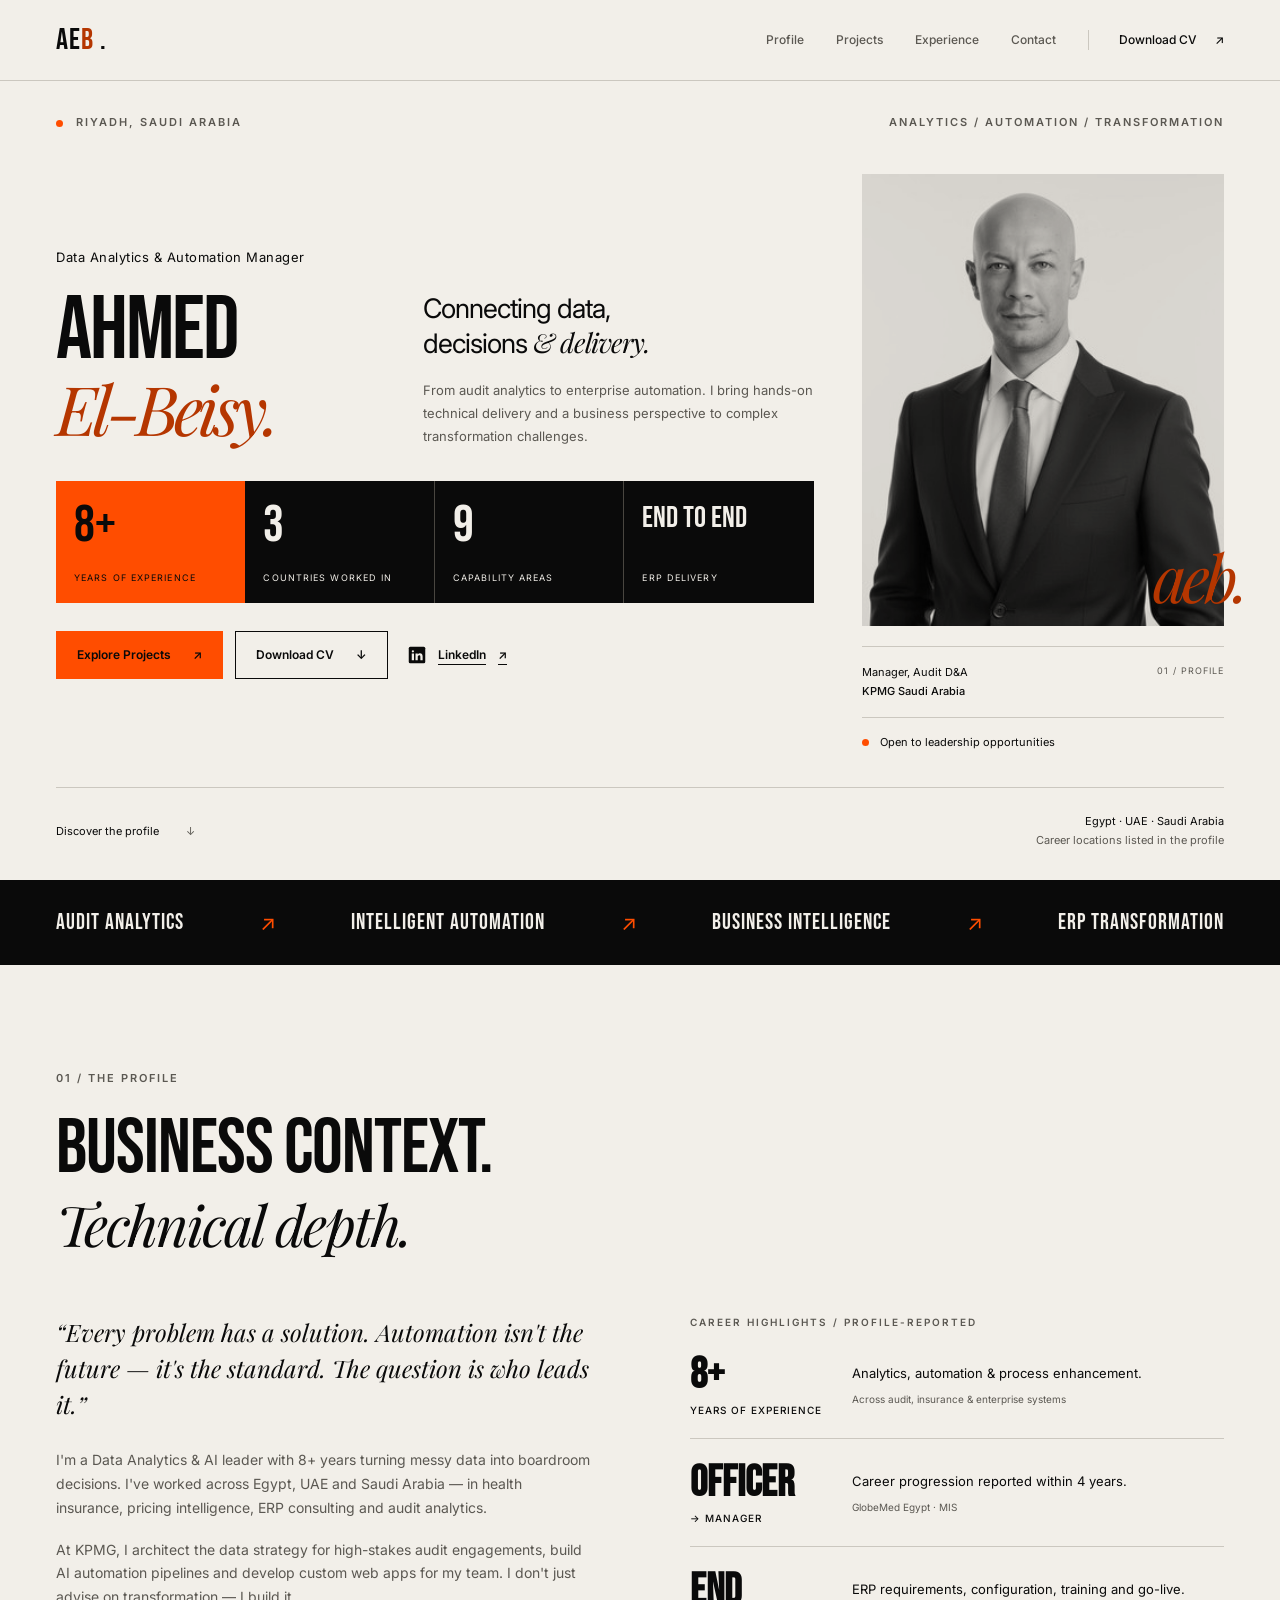
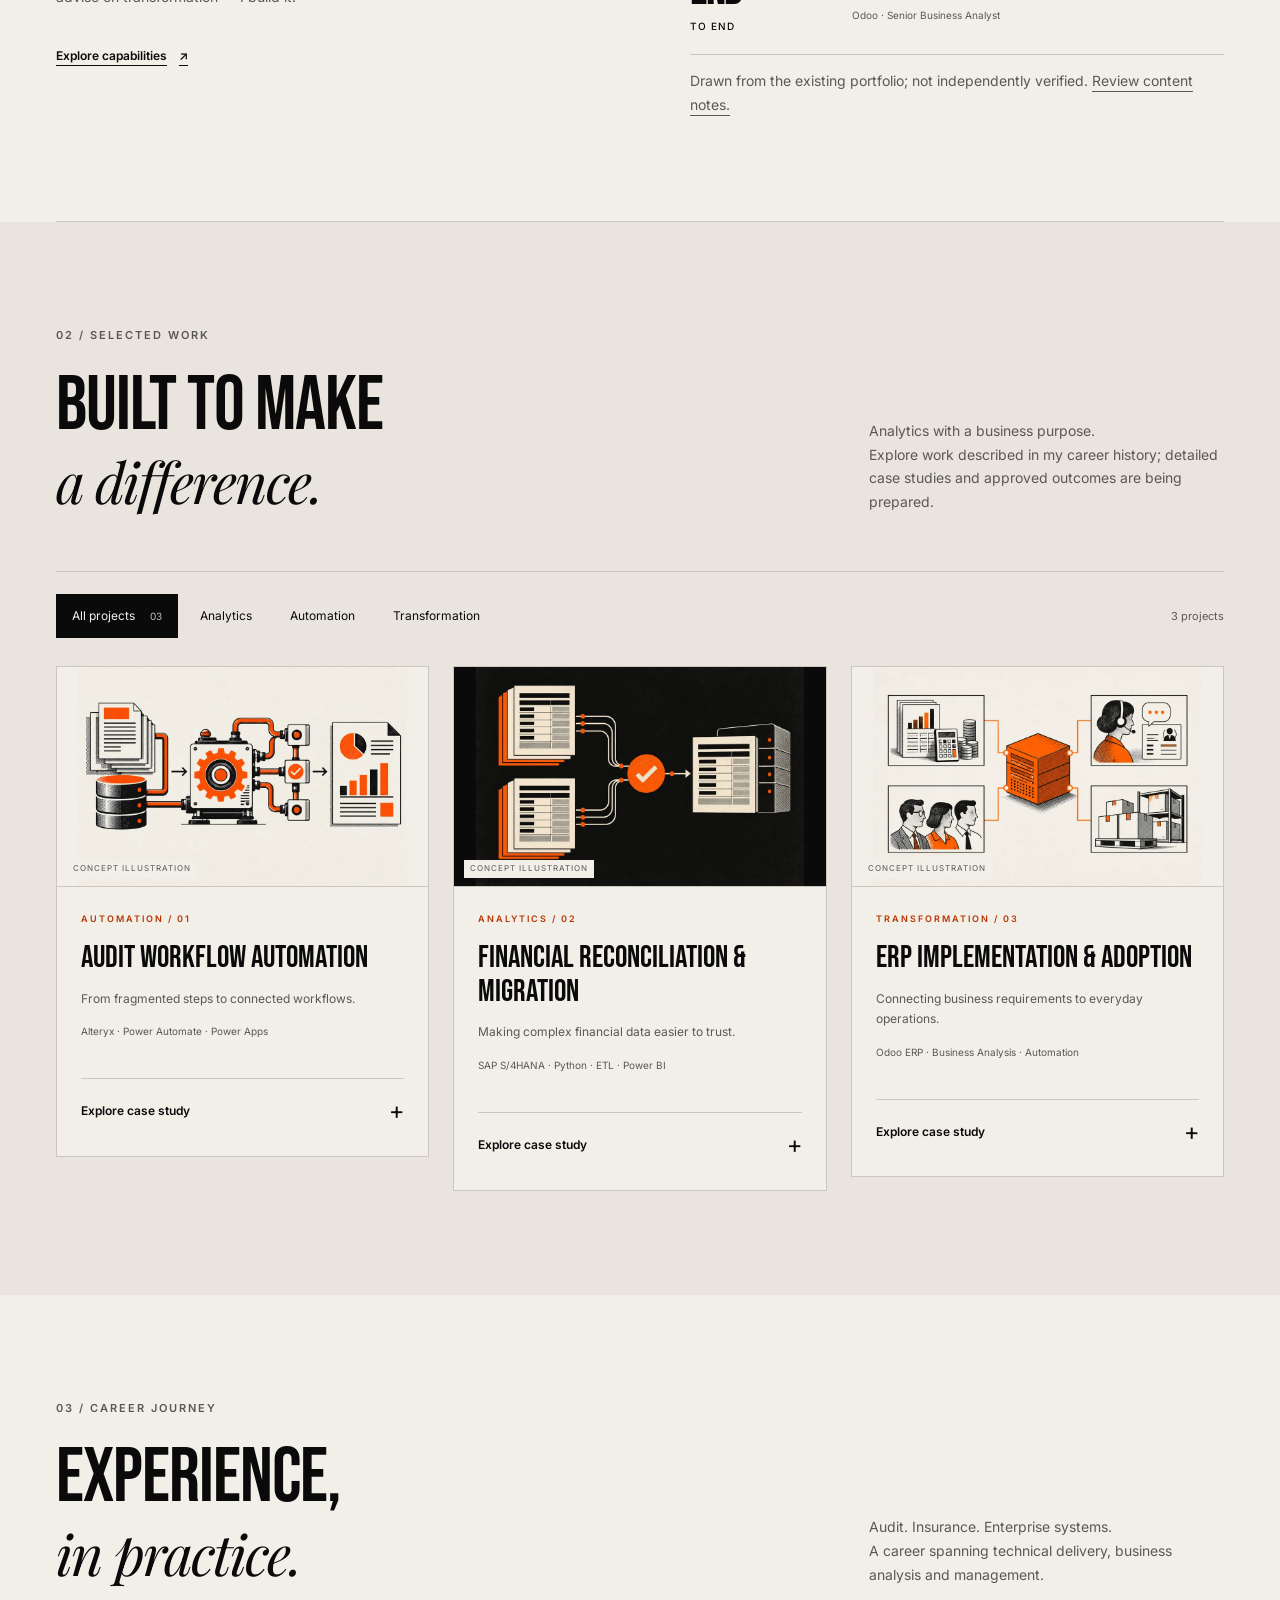
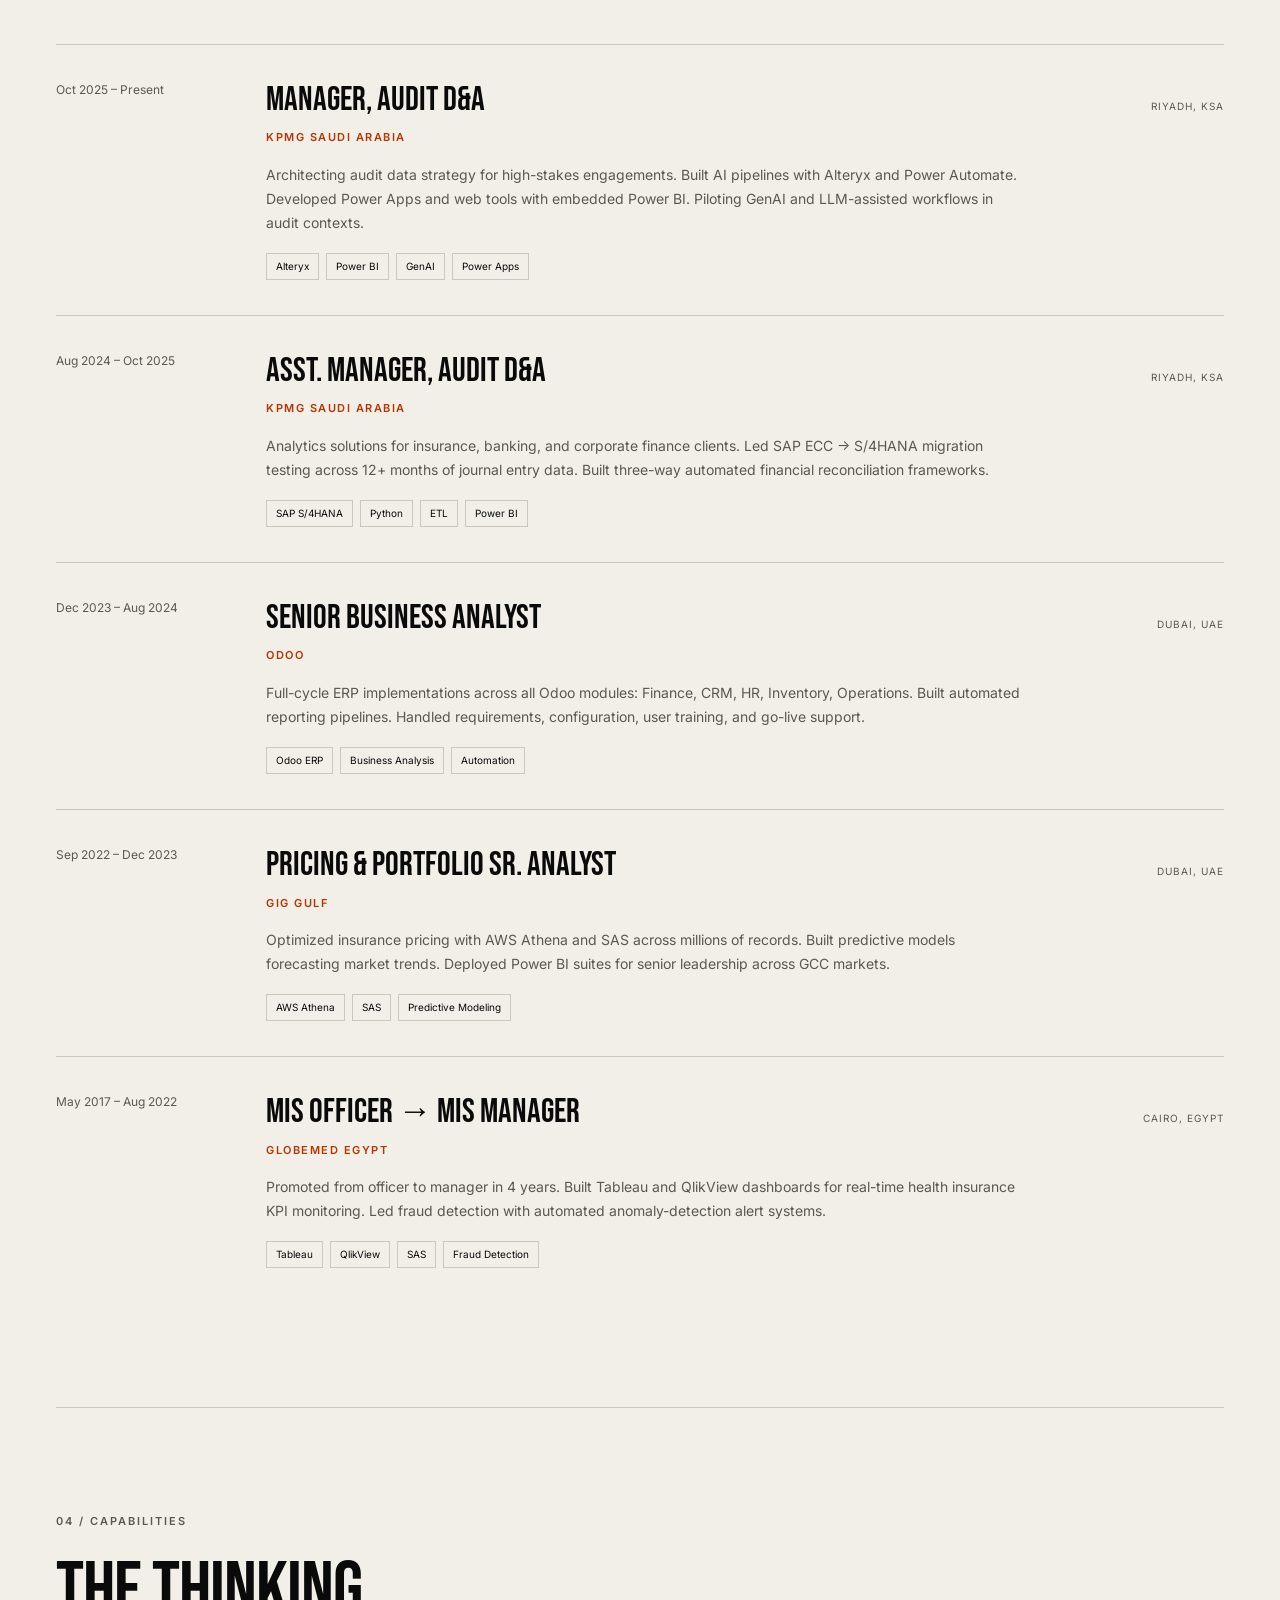
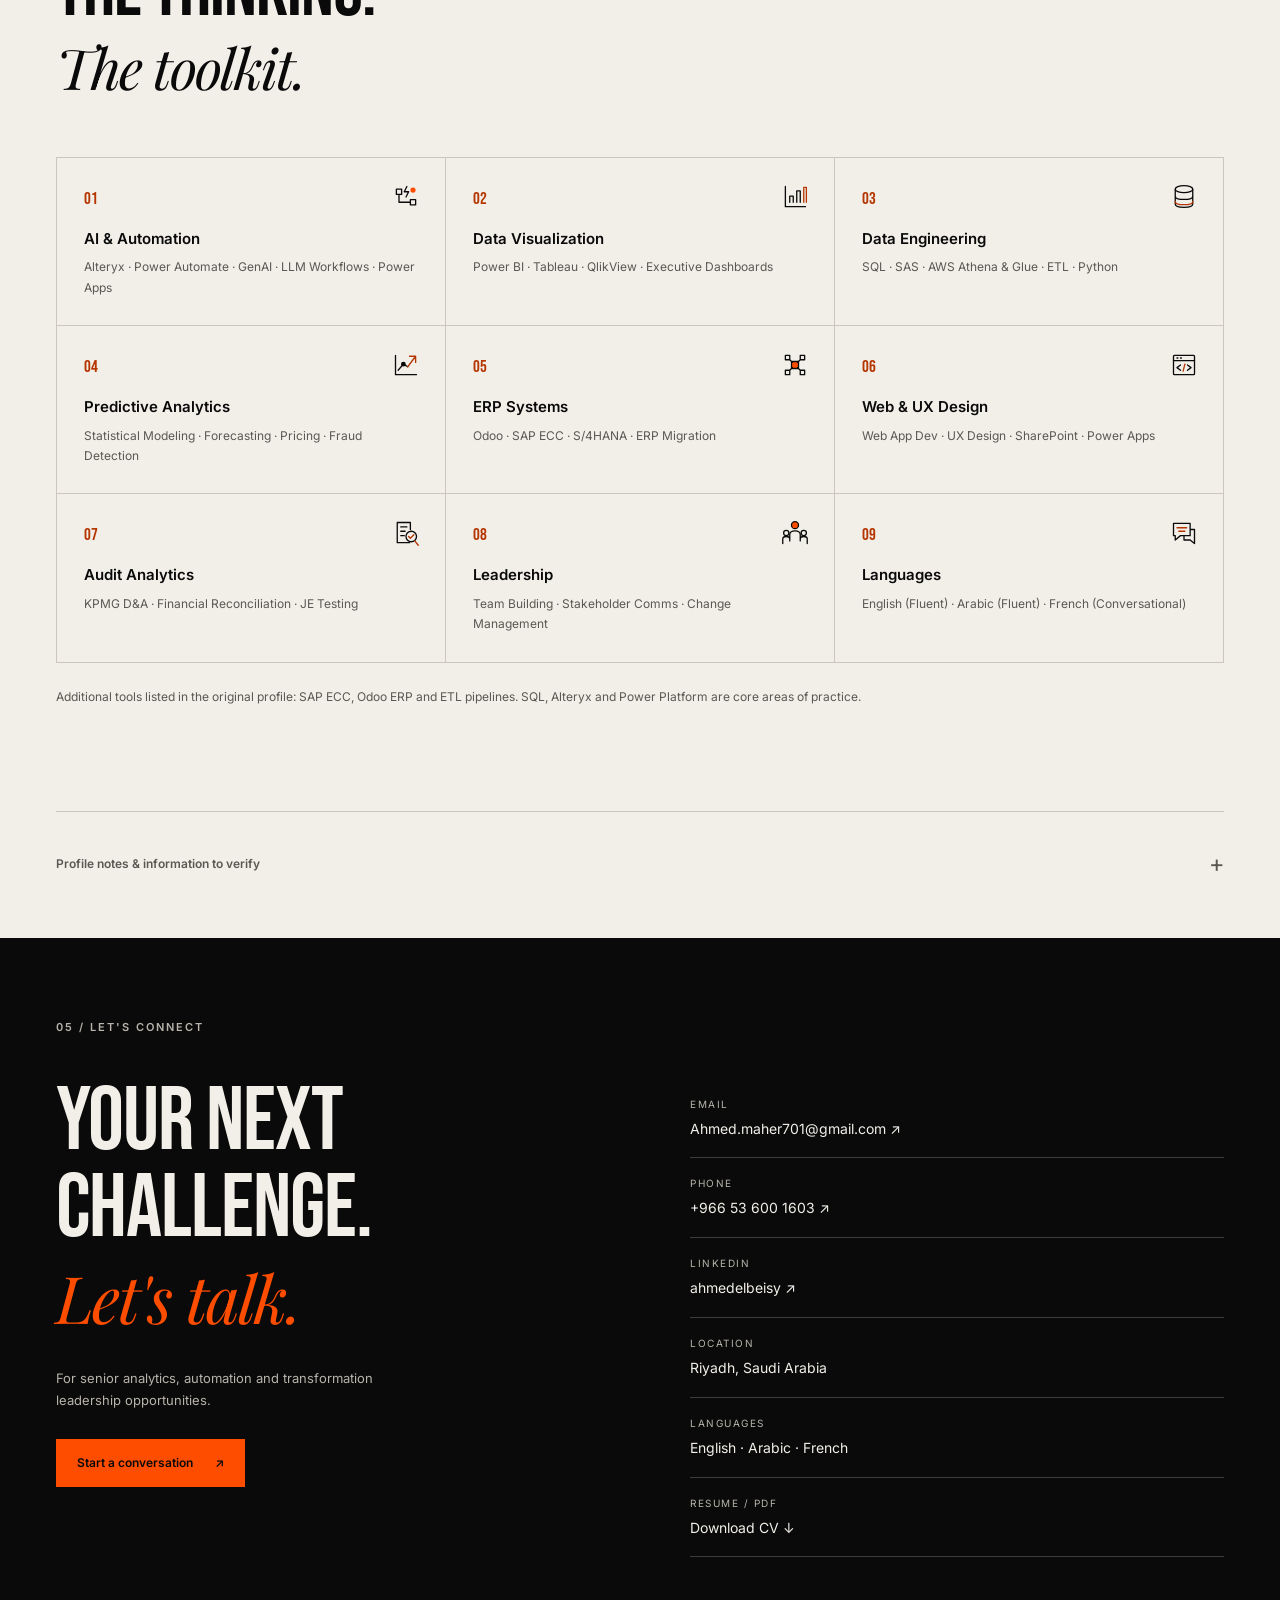
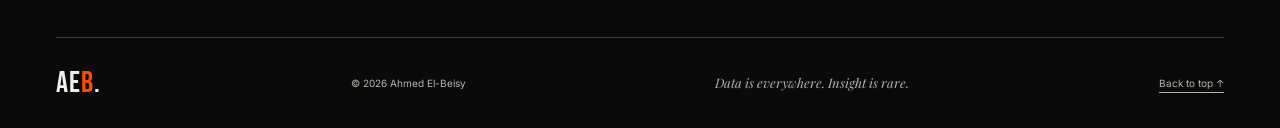
==== commit 7633cb26: "Add responsive career summary to portfolio hero" ====
--- a/index.html
+++ b/index.html
@@ -60,6 +60,12 @@
     <p class="hero-statement">Connecting data,<br>decisions <span>& delivery.</span>
 </p>
     <p class="hero-description">From audit analytics to enterprise automation. I bring hands-on technical delivery and a business perspective to complex transformation challenges.</p>
+    <dl class="hero-summary" aria-label="Professional profile at a glance">
+      <div class="hero-summary-item"><dt>Years of experience</dt><dd>8+</dd></div>
+      <div class="hero-summary-item"><dt>Countries worked in</dt><dd>3</dd></div>
+      <div class="hero-summary-item"><dt>Capability areas</dt><dd>9</dd></div>
+      <div class="hero-summary-item"><dt>ERP delivery</dt><dd class="summary-text">End to end</dd></div>
+    </dl>
     <div class="actions">
 <a class="button primary" href="#projects">Explore Projects <span aria-hidden="true">↗</span>
 </a>
--- a/styles.css
+++ b/styles.css
@@ -1421,3 +1421,84 @@
 .project-artwork img { width:100%; height:100%; object-fit:contain; }
 .project-card[data-category="analytics"] .project-artwork { background:#0a0a0a; }
 .artwork-label { position:absolute; bottom:8px; left:10px; padding:2px 6px; background:var(--cream); color:var(--muted); font-size:8px; letter-spacing:1px; text-transform:uppercase; }
+
+/* Hero snapshot: source-backed facts, matching the editorial orange/black identity. */
+.hero-summary {
+  display:grid;
+  grid-template-columns:repeat(4,minmax(0,1fr));
+  margin:28px 0 0;
+  background:var(--ink);
+  color:var(--cream);
+}
+.hero-summary-item {
+  display:flex;
+  flex-direction:column;
+  justify-content:space-between;
+  min-height:122px;
+  padding:22px 18px 18px;
+  border-right:1px solid #494640;
+}
+.hero-summary-item:first-child {
+  background:var(--orange);
+  color:var(--ink);
+  border-color:var(--orange);
+}
+.hero-summary-item:last-child { border-right:0; }
+.hero-summary dt {
+  order:2;
+  font-size:9px;
+  line-height:1.5;
+  letter-spacing:1.1px;
+  text-transform:uppercase;
+}
+.hero-summary dd {
+  margin:0 0 12px;
+  font-family:var(--display);
+  font-size:52px;
+  line-height:.9;
+}
+.hero-summary .summary-text { font-size:30px; line-height:1; }
+@media (min-width:1100px) {
+  .hero-grid { padding-block:42px 36px; gap:48px; }
+  .hero-copy {
+    display:grid;
+    grid-template-columns:1fr 1.15fr;
+    column-gap:28px;
+    align-items:start;
+  }
+  .hero-copy .role-label { grid-column:1 / -1; }
+  .hero-copy h1 {
+    grid-column:1;
+    grid-row:2 / 4;
+    font-size:clamp(84px,7vw,108px);
+    align-self:center;
+  }
+  .hero-copy .hero-statement {
+    grid-column:2;
+    grid-row:2;
+    margin-top:0;
+    font-size:clamp(24px,2.1vw,31px);
+  }
+  .hero-copy .hero-description {
+    grid-column:2;
+    grid-row:3;
+    font-size:13px;
+    margin-top:18px;
+  }
+  .hero-summary, .hero-copy .actions { grid-column:1 / -1; }
+  .hero-summary { margin-top:32px; }
+}
+@media (min-width:581px) and (max-width:1099px) {
+  .hero-summary-item { padding:18px 10px 14px; min-height:114px; }
+  .hero-summary dt { font-size:8px; letter-spacing:.5px; }
+  .hero-summary dd { font-size:44px; }
+  .hero-summary .summary-text { font-size:24px; }
+}
+@media (max-width:580px) {
+  .hero-summary { grid-template-columns:repeat(2,minmax(0,1fr)); margin-top:24px; }
+  .hero-summary-item { min-height:110px; padding:18px; border-bottom:1px solid #494640; }
+  .hero-summary-item:nth-child(2) { border-right:0; }
+  .hero-summary-item:nth-child(n+3) { border-bottom:0; }
+  .hero-summary dd { font-size:46px; }
+  .hero-summary .summary-text { font-size:30px; }
+}
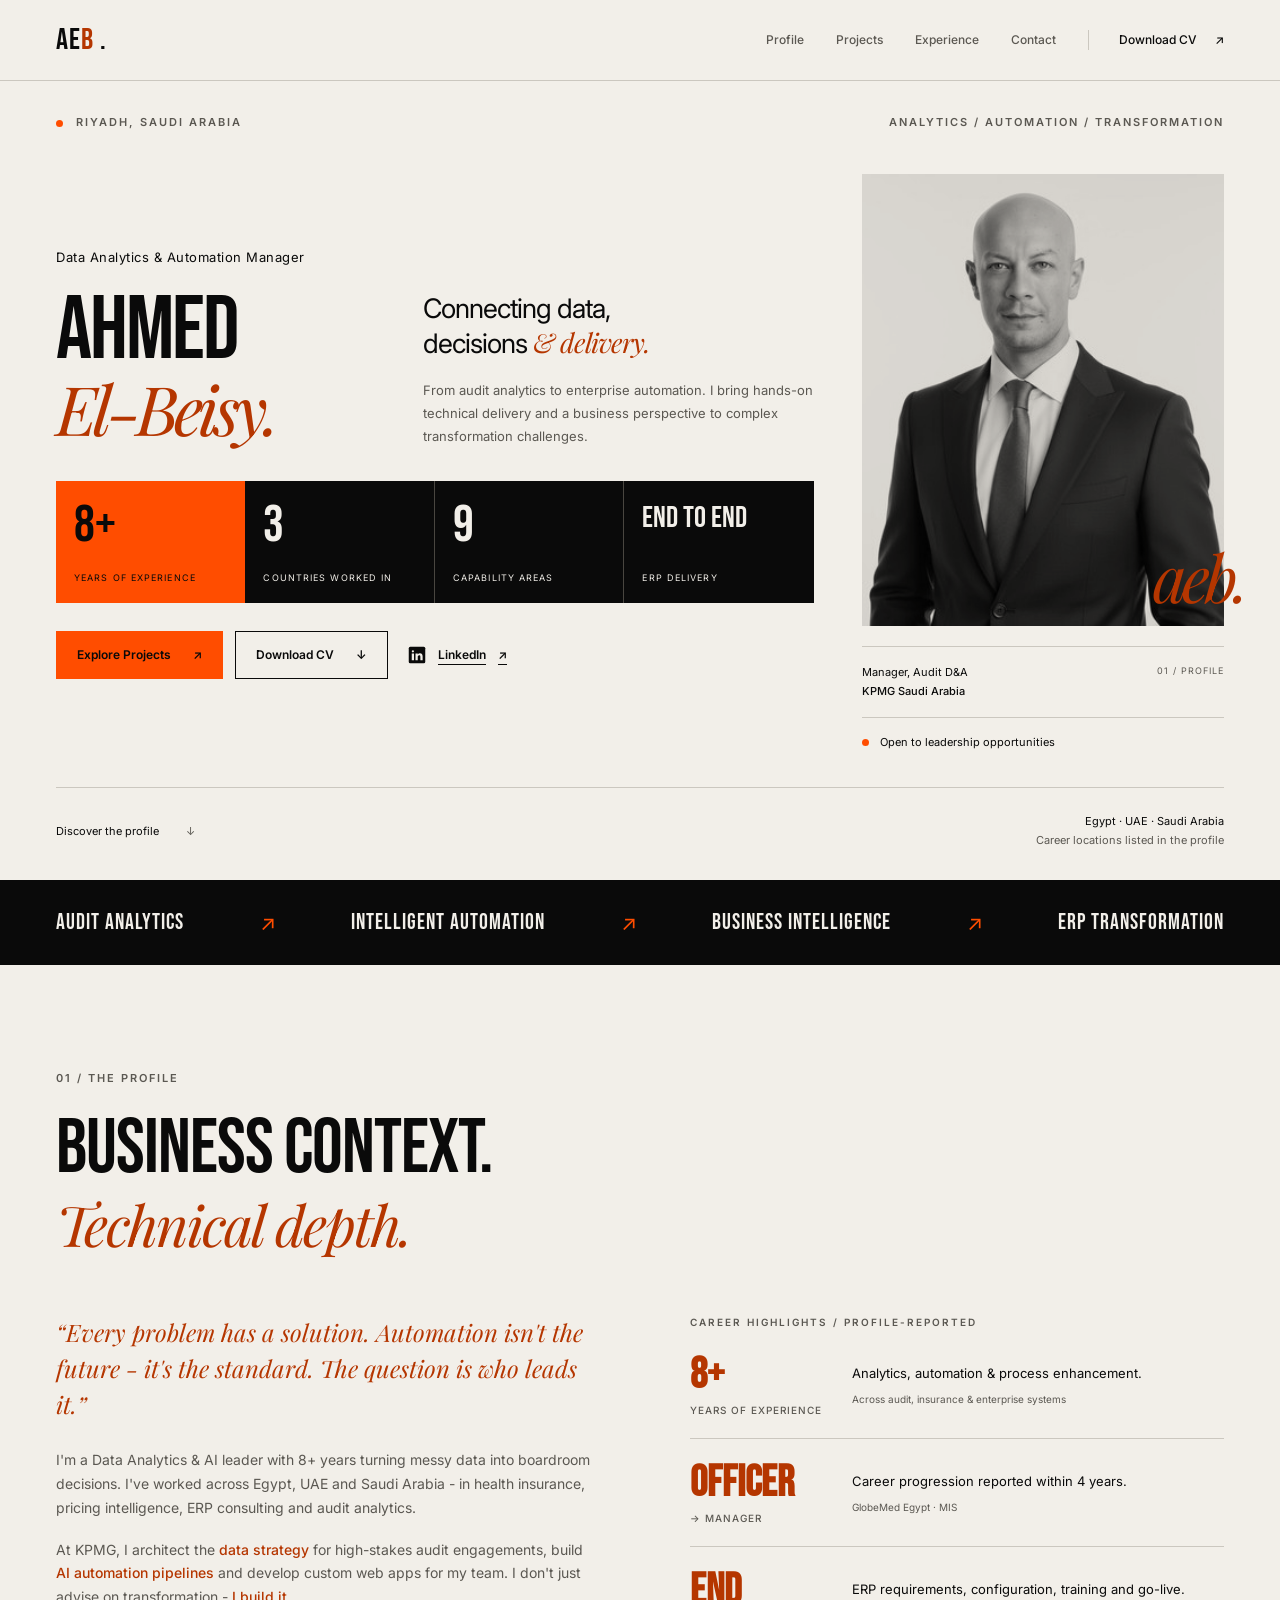
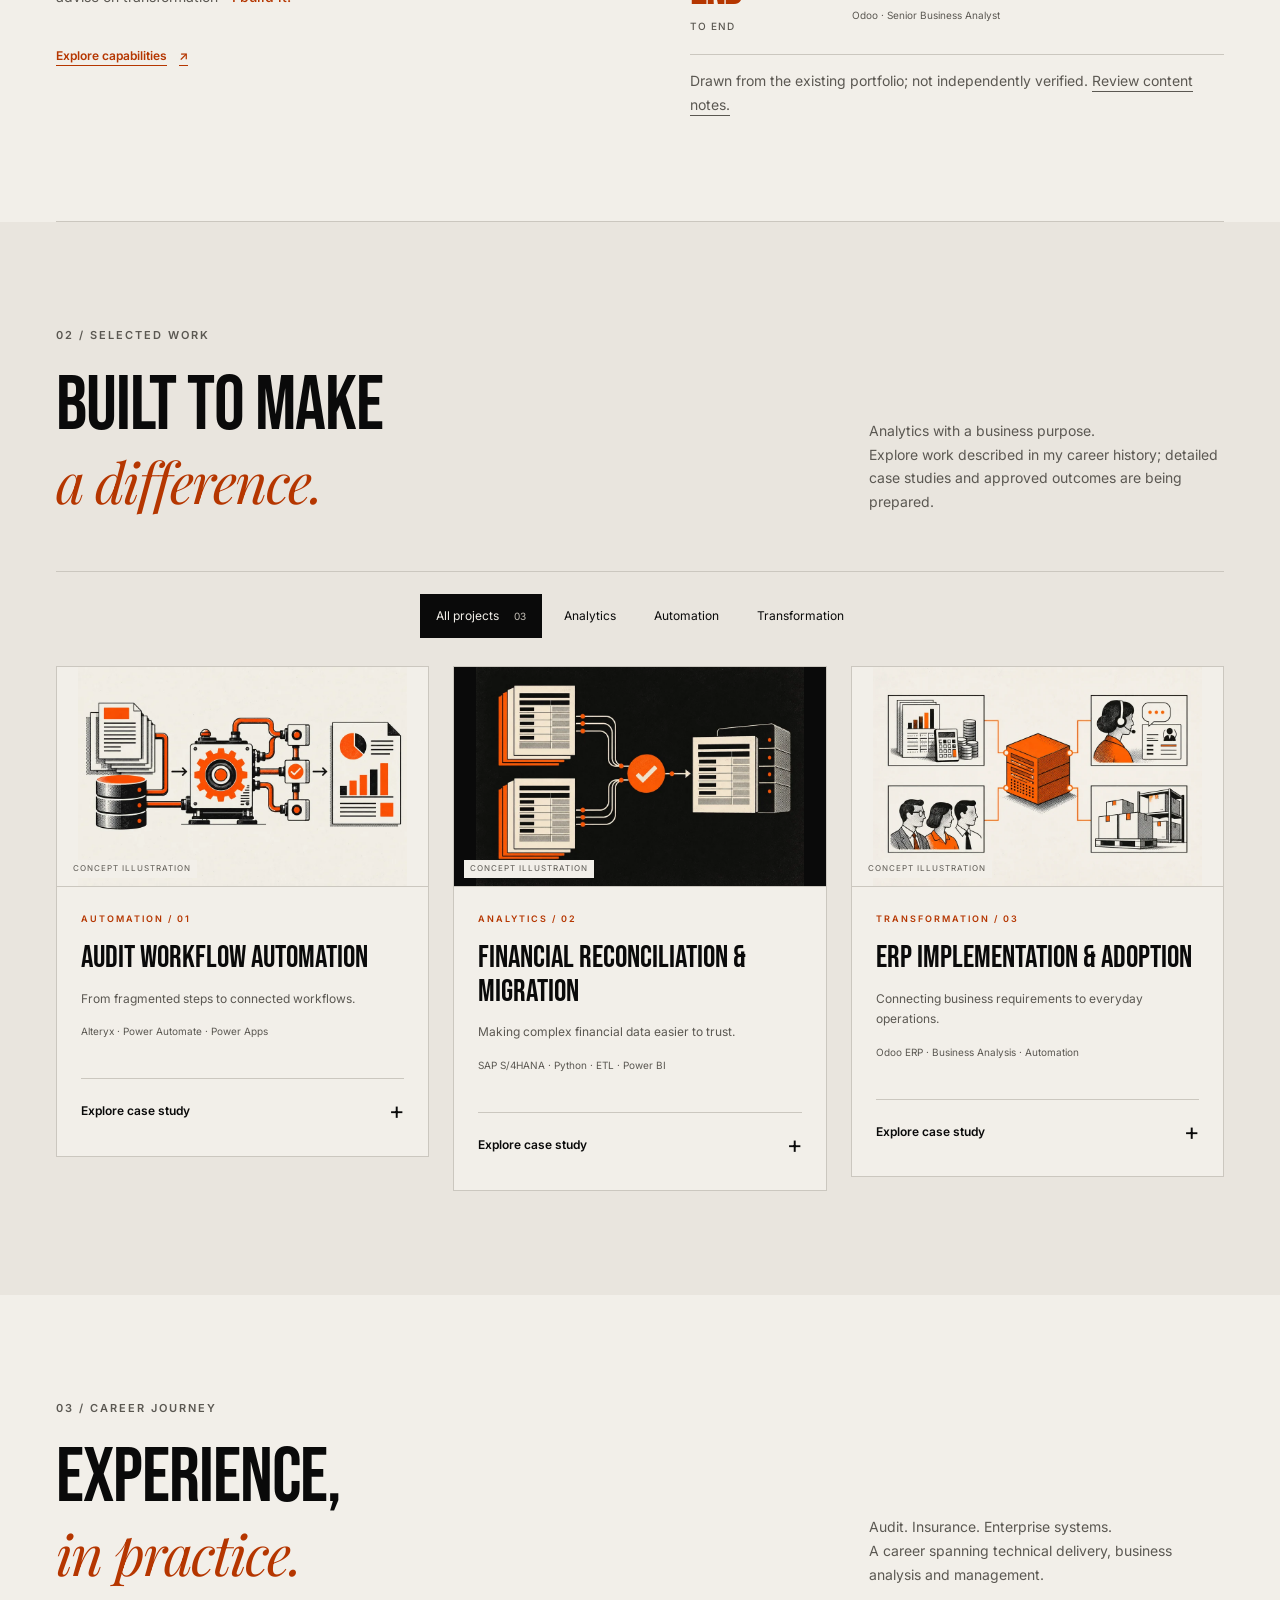
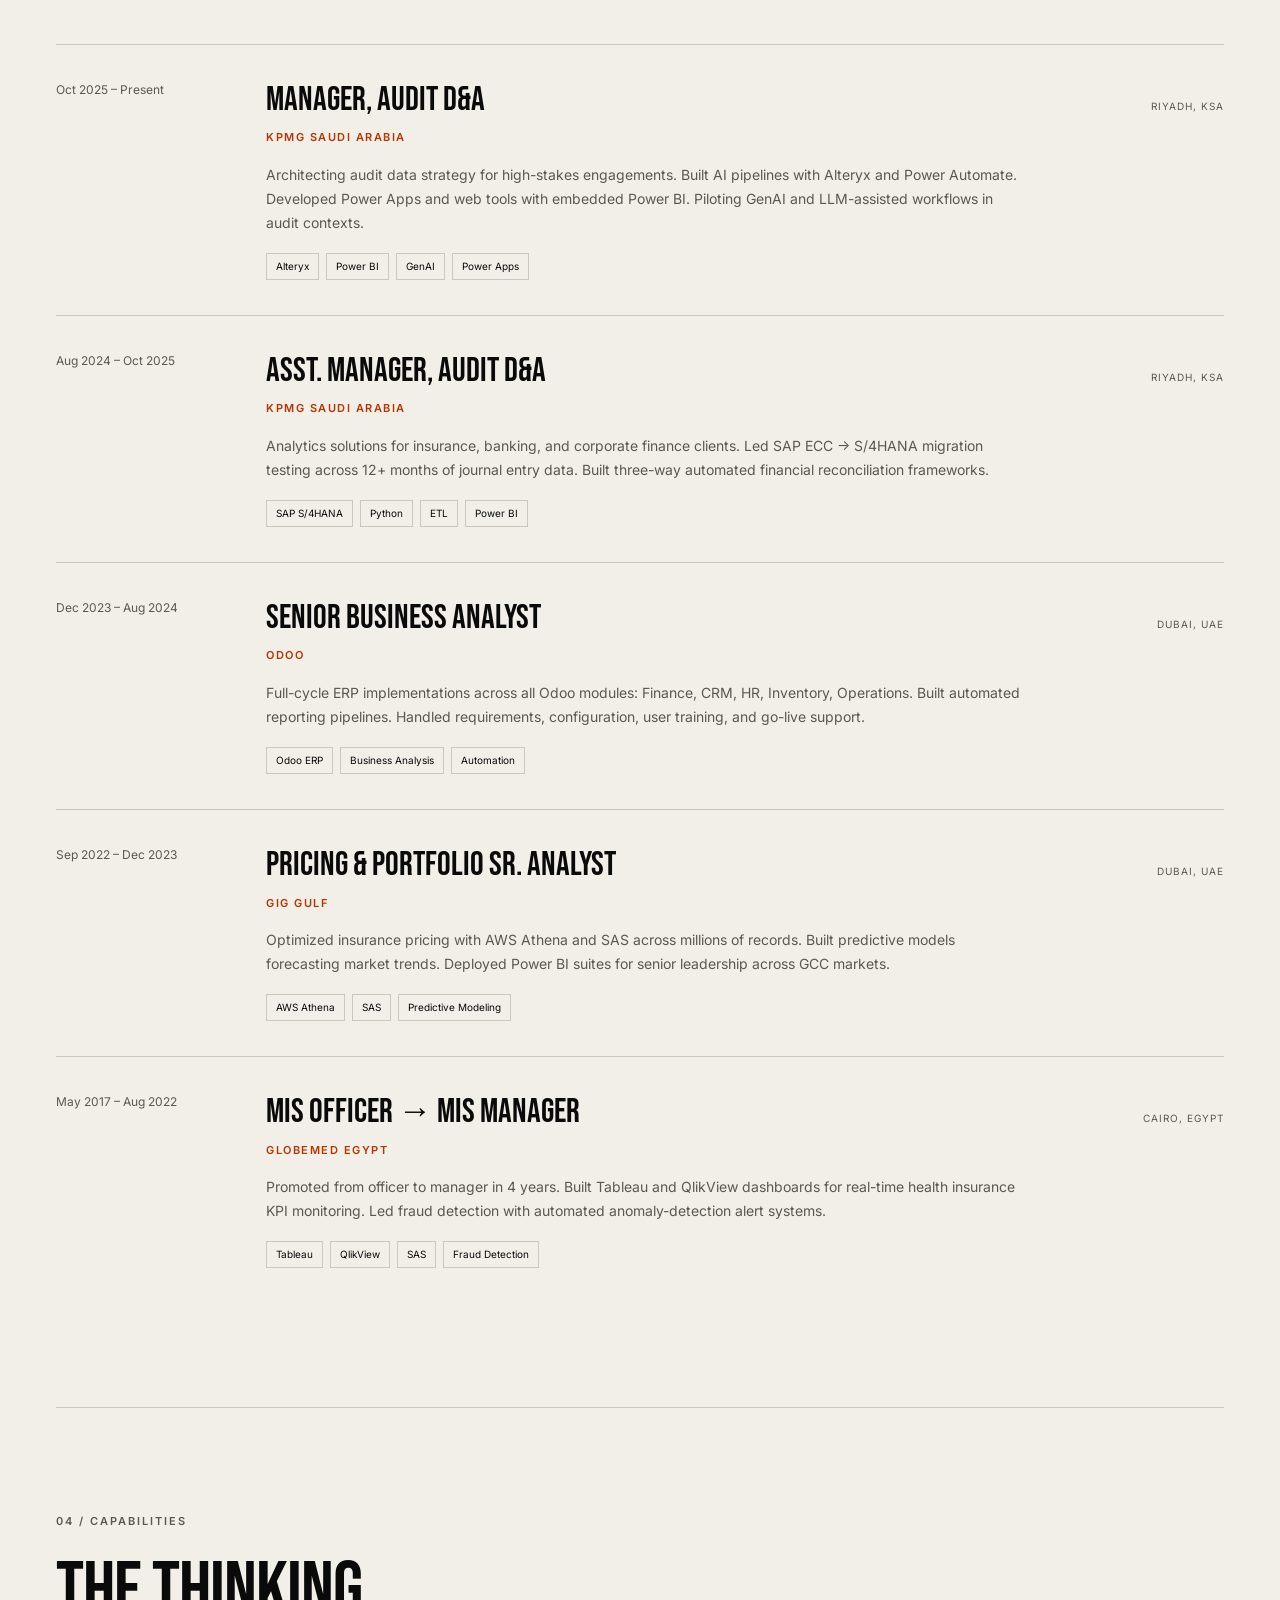
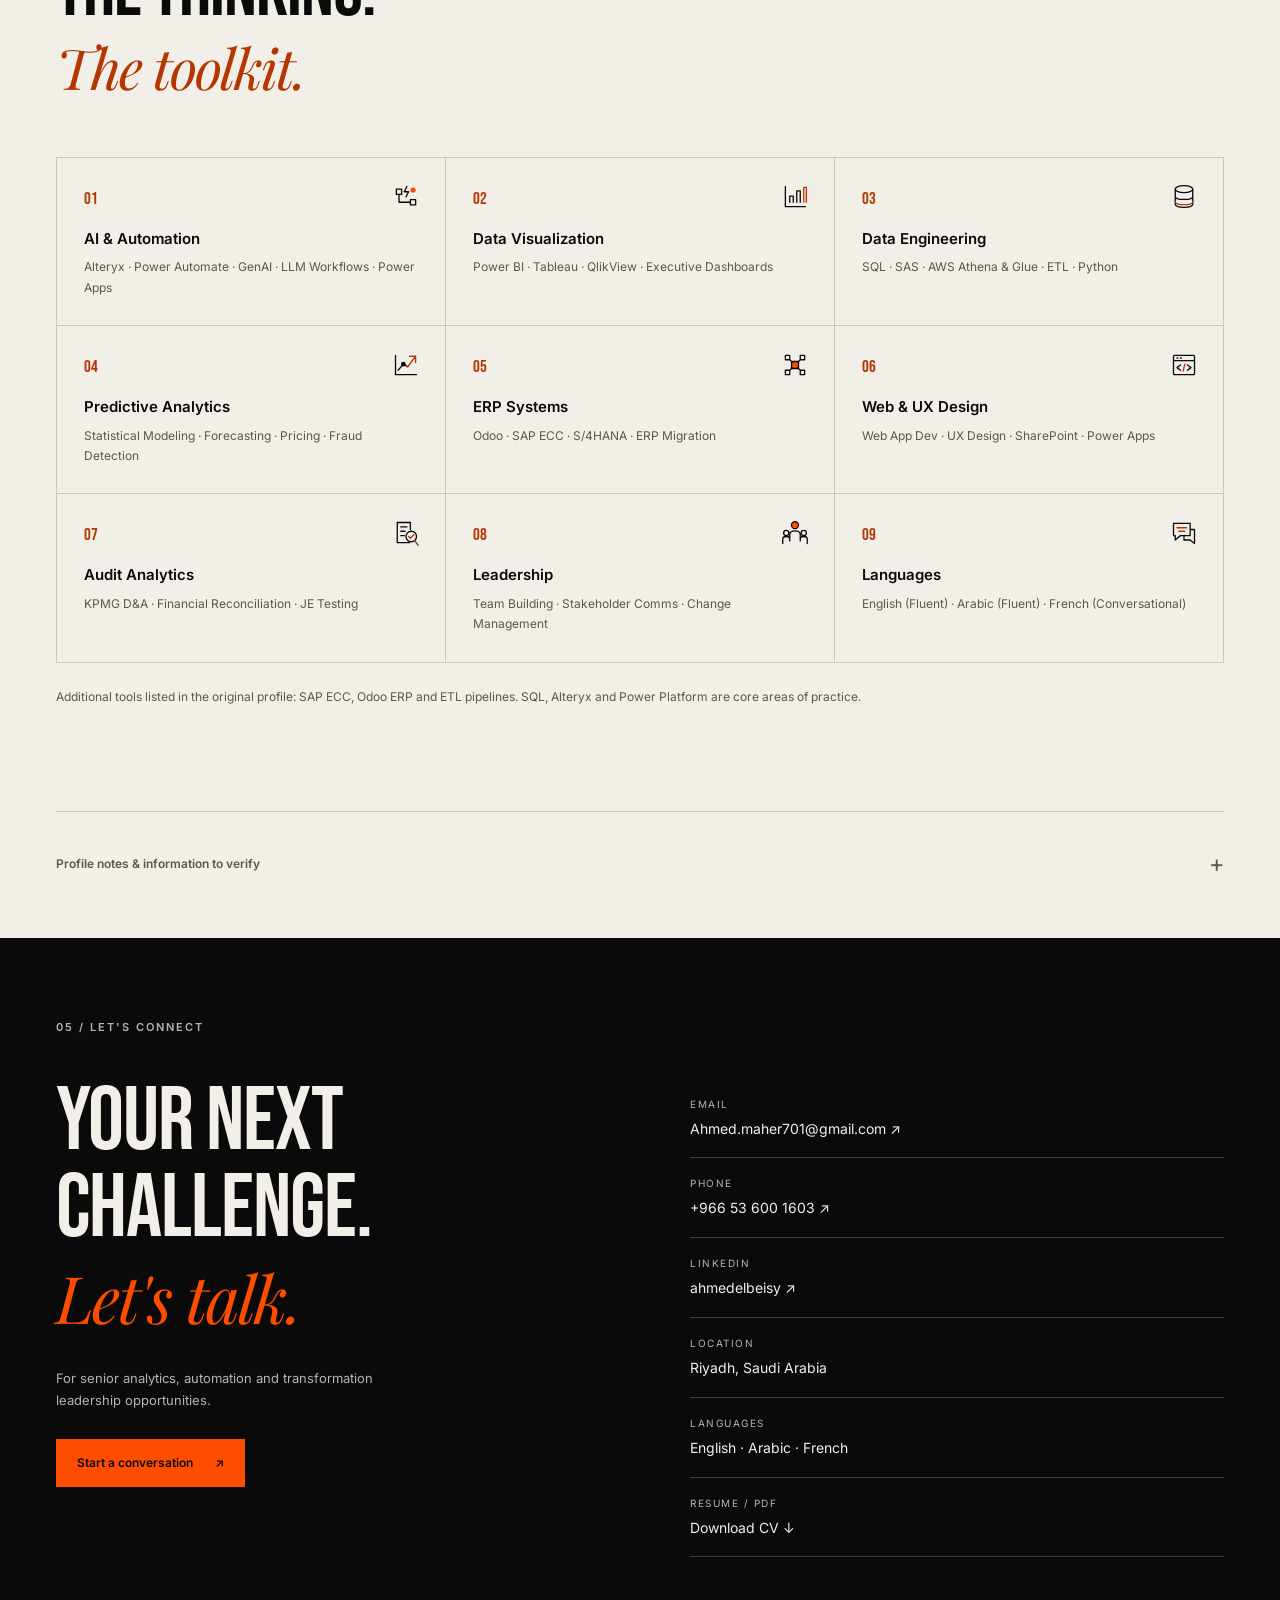
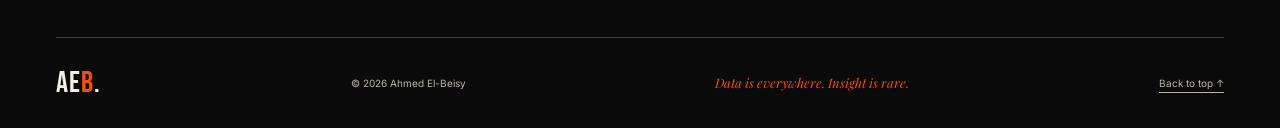
==== commit eb0dc369: "Refine orange typography and center project filters" ====
--- a/index.html
+++ b/index.html
@@ -5,7 +5,7 @@
   <meta name="viewport" content="width=device-width, initial-scale=1">
   <meta name="theme-color" content="#F2EFE9">
   <title>Ahmed El-Beisy | Data Analytics & Automation Manager</title>
-  <meta name="description" content="Ahmed El-Beisy — Data Analytics & Automation Manager in Riyadh. Explore experience in audit analytics, AI automation, ERP transformation and business intelligence.">
+  <meta name="description" content="Ahmed El-Beisy - Data Analytics & Automation Manager in Riyadh. Explore experience in audit analytics, AI automation, ERP transformation and business intelligence.">
   <link rel="canonical" href="https://ahmedmaher701-ai.github.io/ahmedelbeisy.github.io/">
   <meta property="og:type" content="website">
   <meta property="og:title" content="Ahmed El-Beisy | Data Analytics & Automation Manager">
@@ -14,13 +14,13 @@
   <meta property="og:image" content="https://ahmedmaher701-ai.github.io/ahmedelbeisy.github.io/assets/social-preview.png">
   <meta property="og:image:width" content="1200">
   <meta property="og:image:height" content="630">
-  <meta property="og:image:alt" content="Ahmed El-Beisy — Data, decisions, delivery. Data Analytics and Automation Manager.">
+  <meta property="og:image:alt" content="Ahmed El-Beisy - Data, decisions, delivery. Data Analytics and Automation Manager.">
   <meta name="twitter:card" content="summary_large_image">
   <link rel="icon" href="assets/favicon.svg" type="image/svg+xml">
   <link rel="preconnect" href="https://fonts.googleapis.com">
   <link rel="preconnect" href="https://fonts.gstatic.com" crossorigin>
   <link href="https://fonts.googleapis.com/css2?family=Bebas+Neue&family=Inter:wght@400;500;600;700&family=Playfair+Display:ital@1&display=swap" rel="stylesheet">
-  <link rel="stylesheet" href="styles.css">
+  <link rel="stylesheet" href="styles.css?v=20261017-color">
   <script src="script.js" defer>
 </script>
 </head>
@@ -120,9 +120,9 @@
 </div>
 <div class="about-grid">
 <div>
-<p class="intro">“Every problem has a solution. Automation isn't the future — it's the standard. The question is who leads it.”</p>
-<p>I'm a Data Analytics & AI leader with 8+ years turning messy data into boardroom decisions. I've worked across Egypt, UAE and Saudi Arabia — in health insurance, pricing intelligence, ERP consulting and audit analytics.</p>
-<p>At KPMG, I architect the data strategy for high-stakes audit engagements, build AI automation pipelines and develop custom web apps for my team. I don't just advise on transformation — I build it.</p>
+<p class="intro">“Every problem has a solution. Automation isn't the future - it's the standard. The question is who leads it.”</p>
+<p>I'm a Data Analytics & AI leader with 8+ years turning messy data into boardroom decisions. I've worked across Egypt, UAE and Saudi Arabia - in health insurance, pricing intelligence, ERP consulting and audit analytics.</p>
+<p>At KPMG, I architect the <span class="profile-accent">data strategy</span> for high-stakes audit engagements, build <span class="profile-accent">AI automation pipelines</span> and develop custom web apps for my team. I don't just advise on transformation - <span class="profile-accent">I build it.</span></p>
 <a class="text-link" href="#skills">Explore capabilities <span aria-hidden="true">↗</span>
 </a>
 </div>
@@ -170,7 +170,7 @@
 <button data-filter="automation" aria-pressed="false">Automation</button>
 <button data-filter="transformation" aria-pressed="false">Transformation</button>
 </div>
-<p id="project-count" role="status" aria-live="polite">3 projects</p>
+<p class="sr-only" id="project-count" role="status" aria-live="polite">3 projects</p>
 </div>
 <div class="projects-grid">
 <article class="project-card" data-category="automation">
--- a/styles.css
+++ b/styles.css
@@ -1502,3 +1502,23 @@
   .hero-summary dd { font-size:46px; }
   .hero-summary .summary-text { font-size:30px; }
 }
+
+/* Editorial color hierarchy and centered project navigation. */
+h2 em,
+.hero-statement span,
+.about-grid .intro {
+  color:var(--rust);
+}
+.contact-grid h2 em,
+footer p:nth-of-type(2) {
+  color:var(--orange);
+}
+#about .highlight strong,
+#about .text-link,
+.profile-accent {
+  color:var(--rust);
+}
+#about .highlight strong span { color:var(--muted); }
+.profile-accent { font-weight:500; }
+.projects-toolbar { justify-content:center; }
+.filters { justify-content:center; }
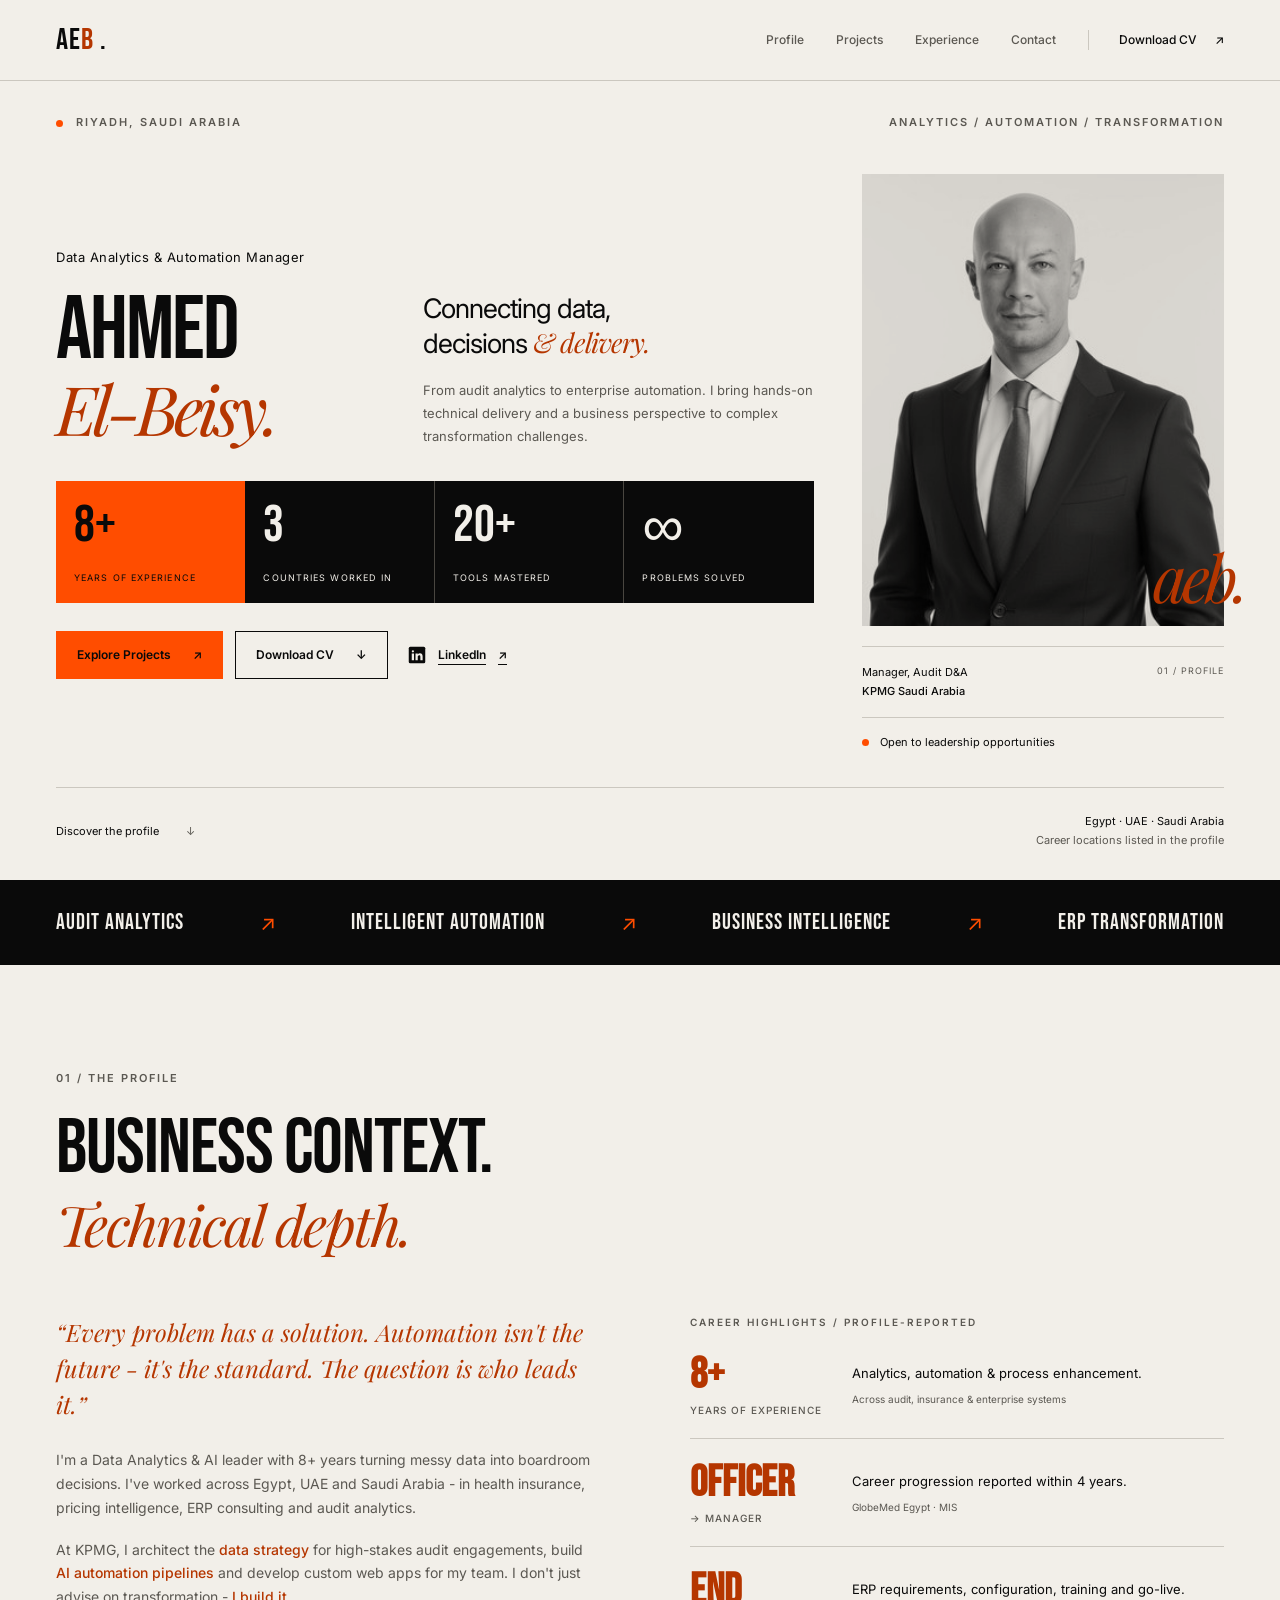
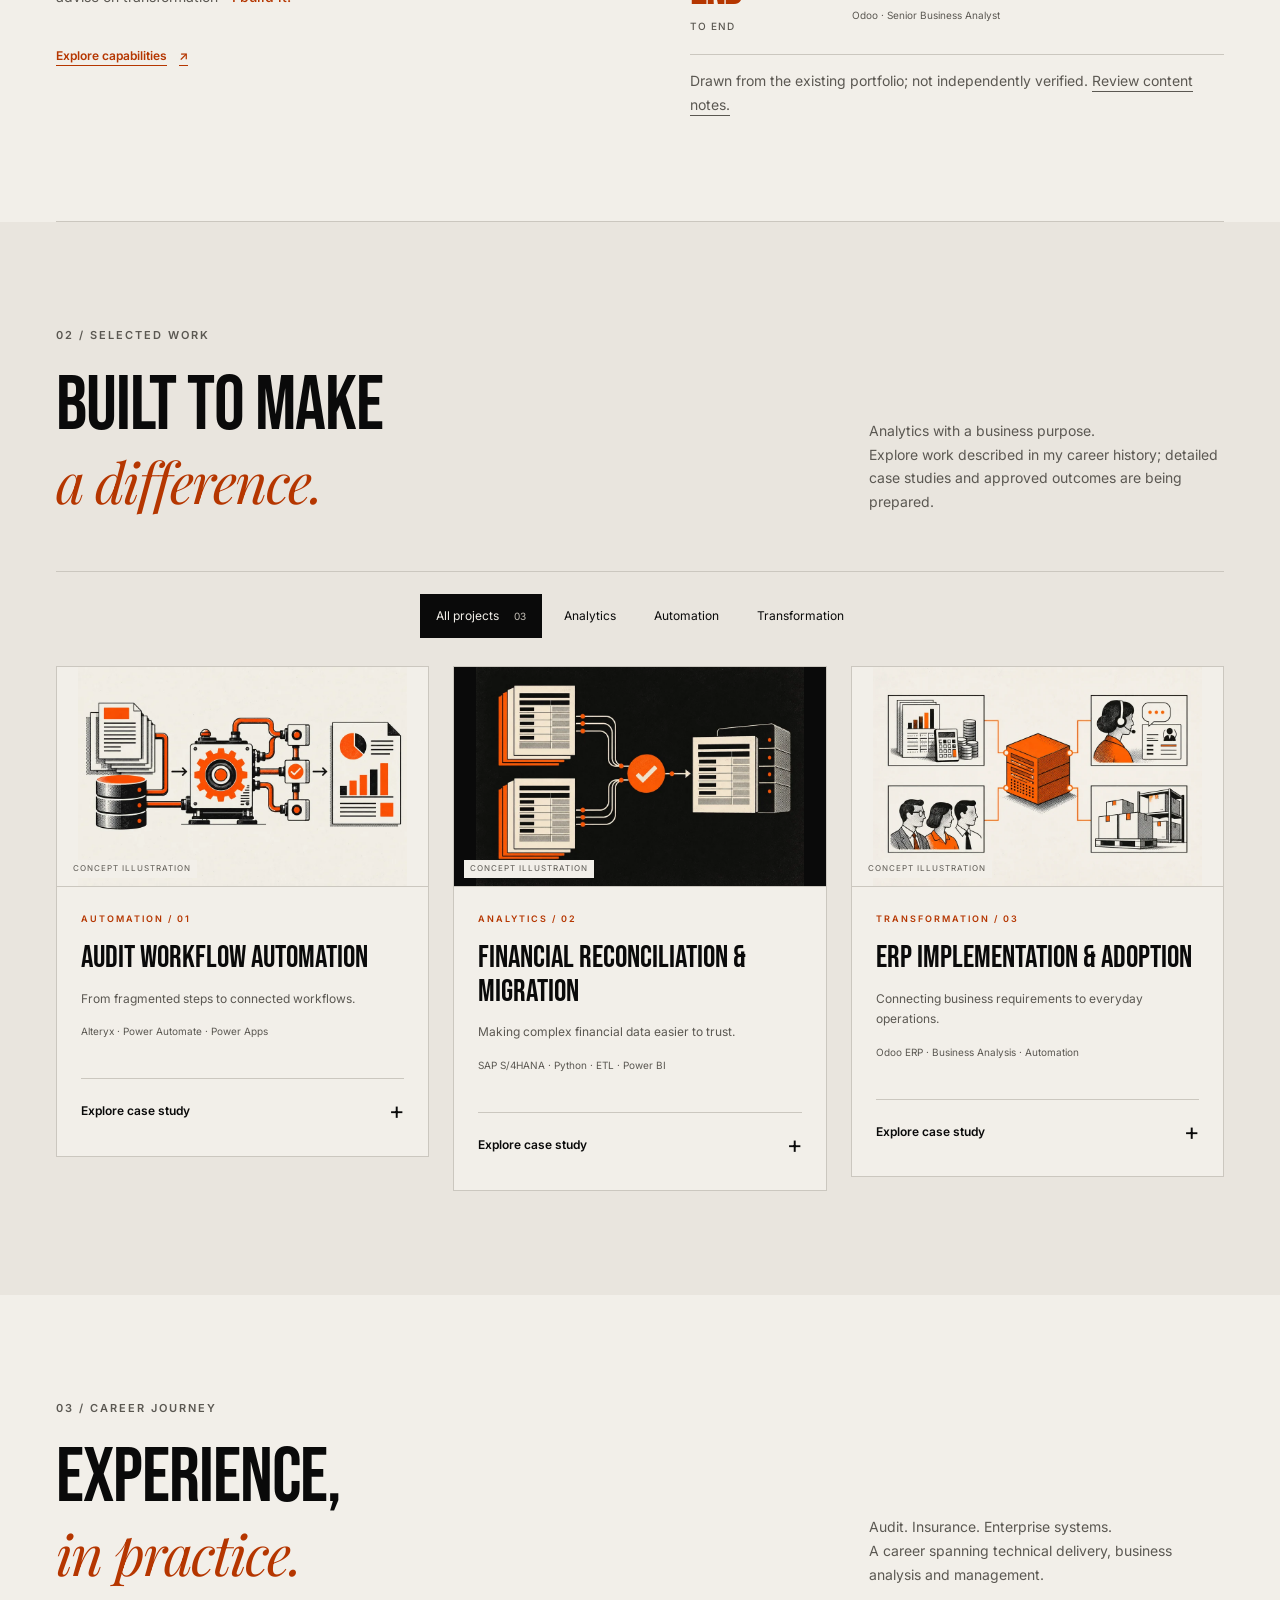
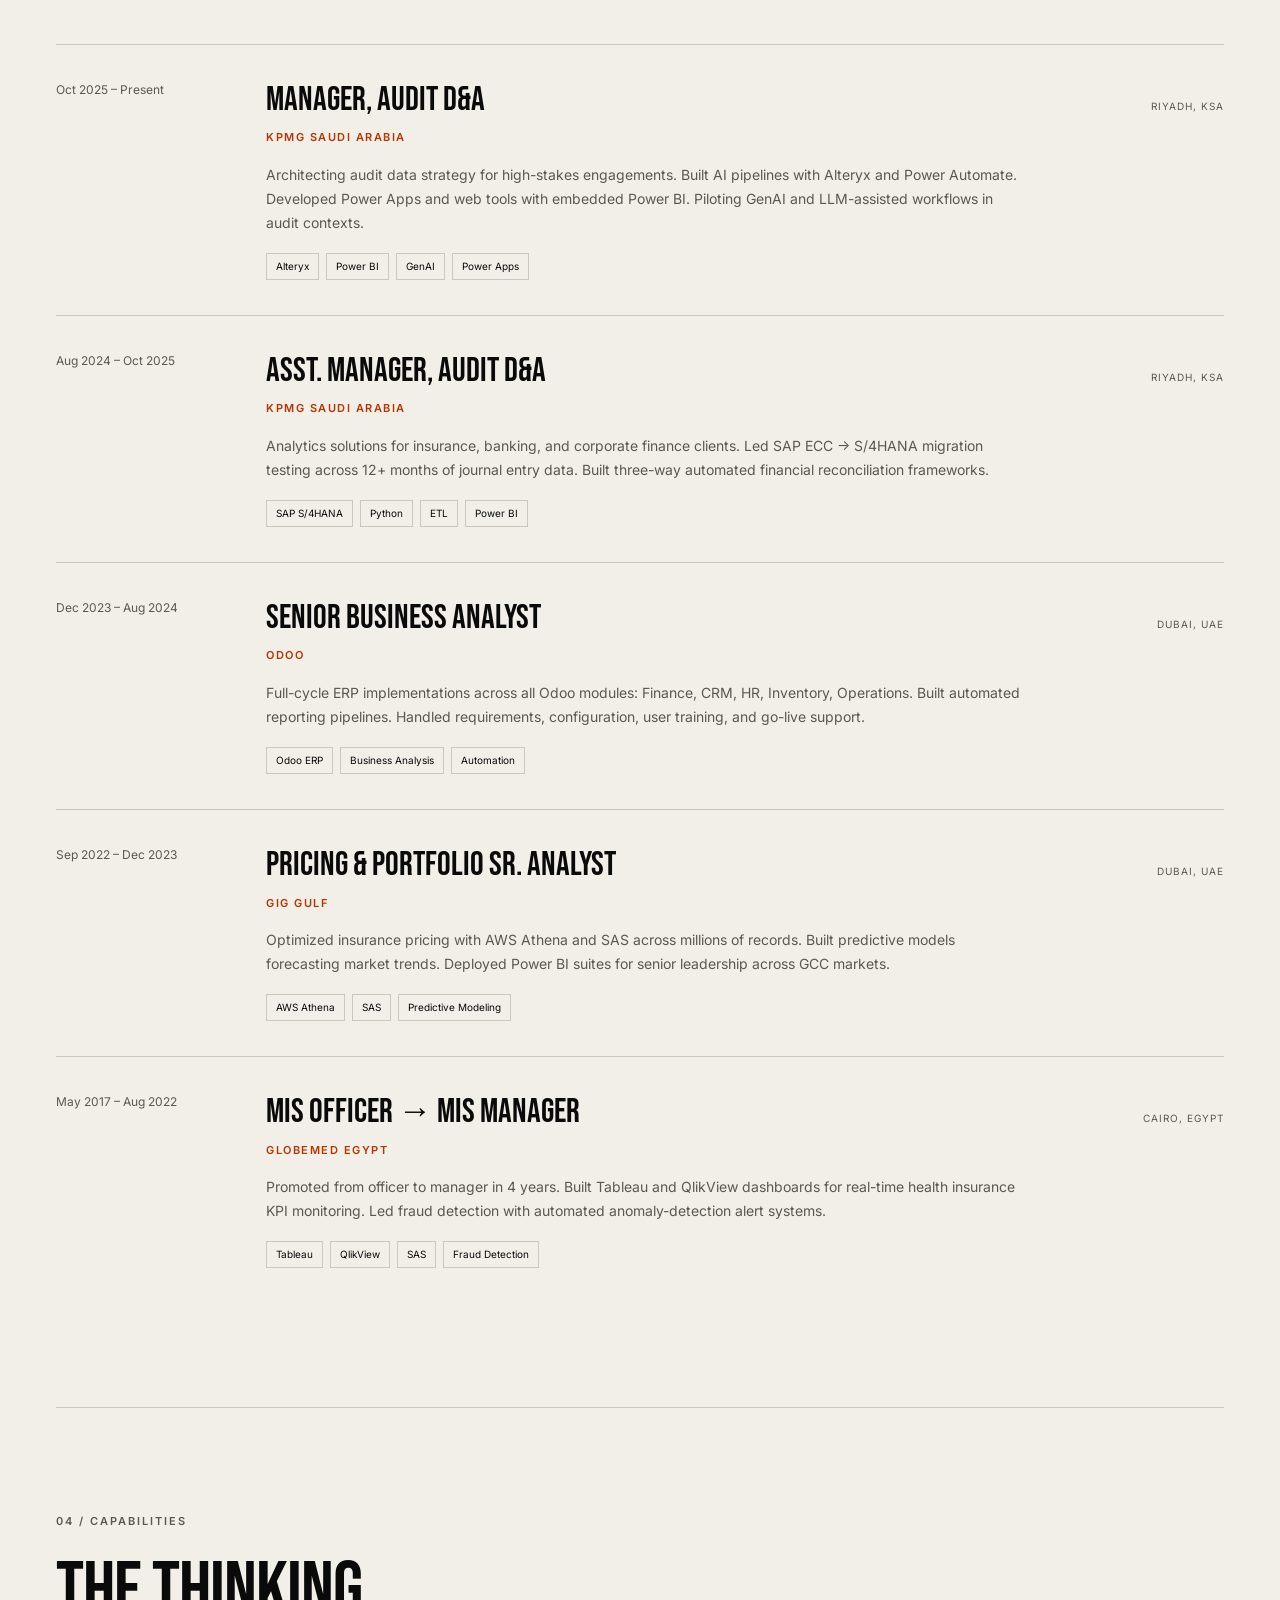
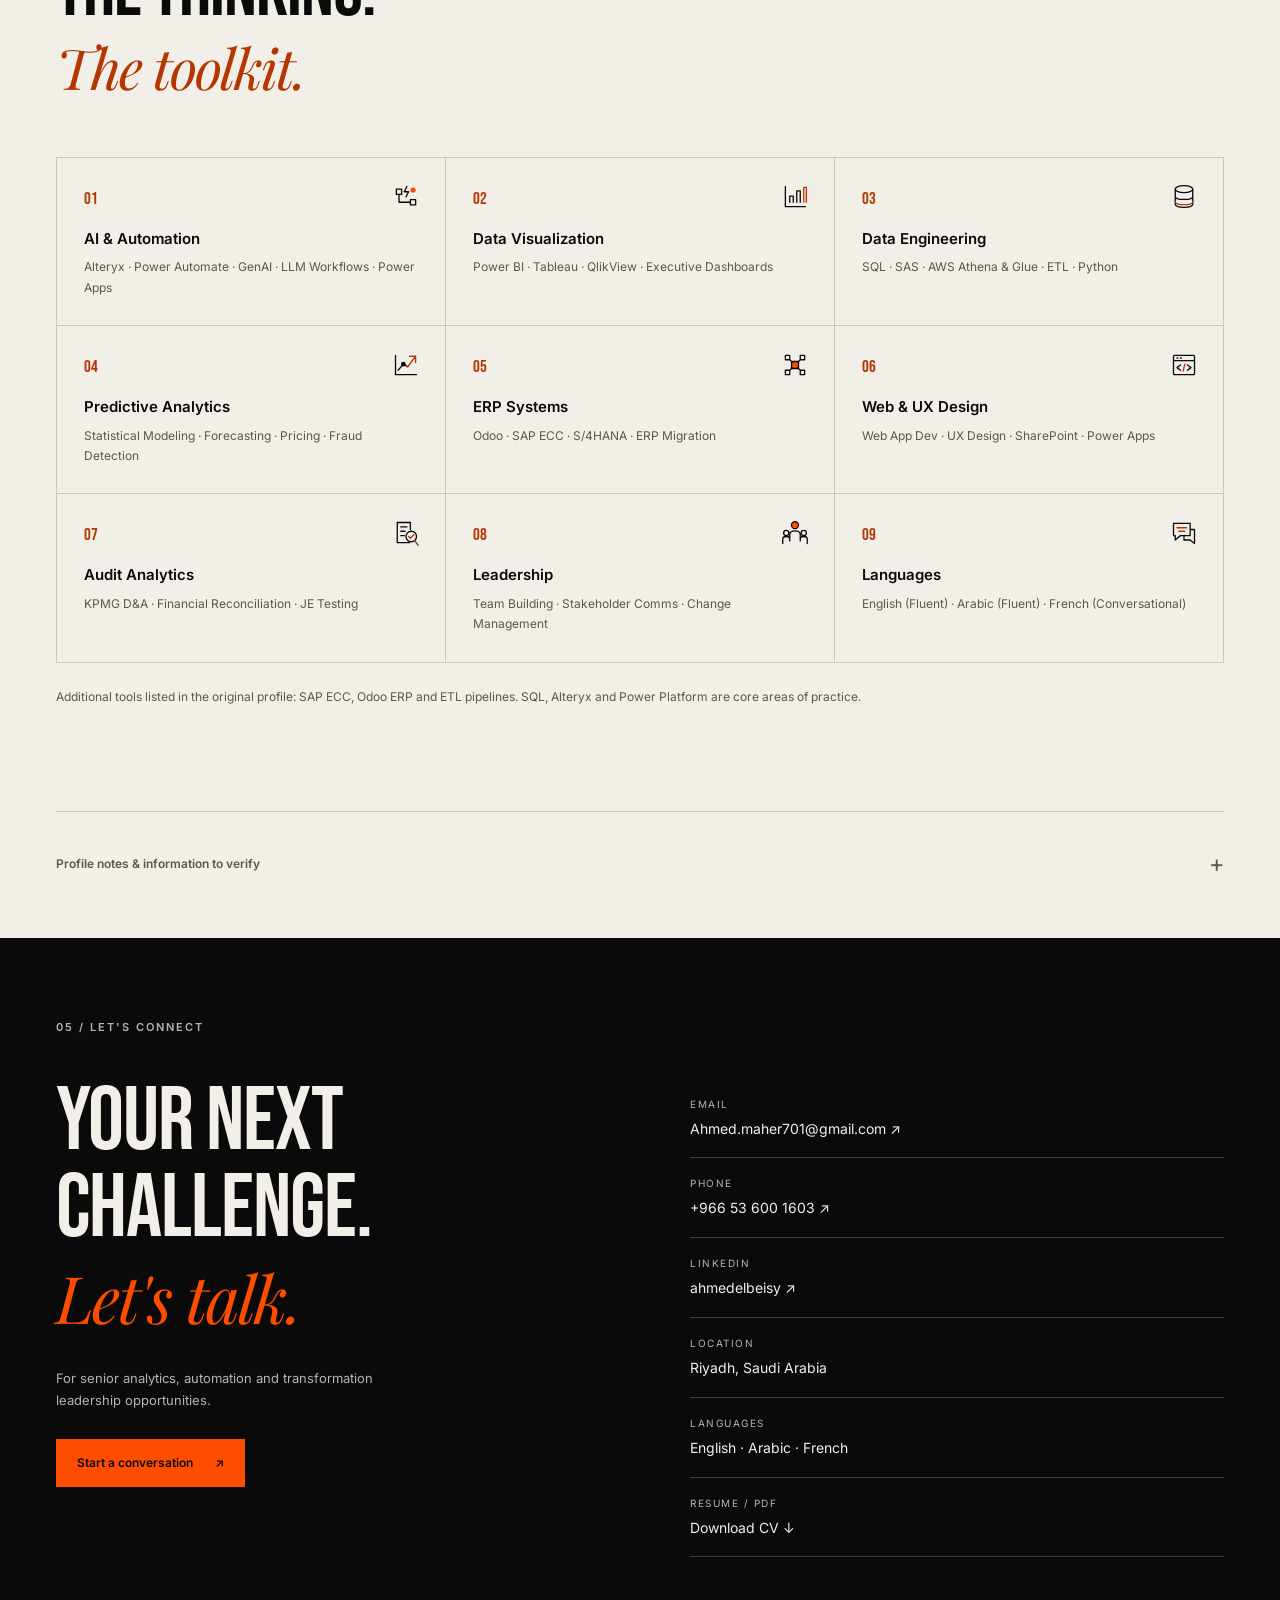
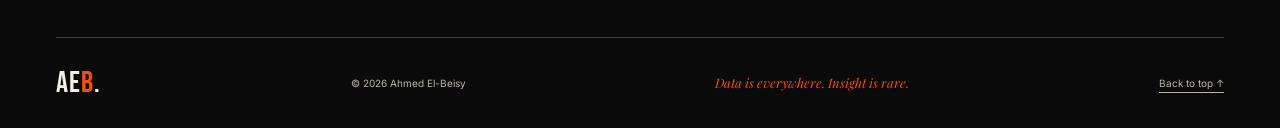
==== commit d2c81a5f: "Update hero tools and problems solved boxes" ====
--- a/index.html
+++ b/index.html
@@ -20,7 +20,7 @@
   <link rel="preconnect" href="https://fonts.googleapis.com">
   <link rel="preconnect" href="https://fonts.gstatic.com" crossorigin>
   <link href="https://fonts.googleapis.com/css2?family=Bebas+Neue&family=Inter:wght@400;500;600;700&family=Playfair+Display:ital@1&display=swap" rel="stylesheet">
-  <link rel="stylesheet" href="styles.css?v=20261017-color">
+  <link rel="stylesheet" href="styles.css?v=20261017-stats">
   <script src="script.js" defer>
 </script>
 </head>
@@ -63,8 +63,8 @@
     <dl class="hero-summary" aria-label="Professional profile at a glance">
       <div class="hero-summary-item"><dt>Years of experience</dt><dd>8+</dd></div>
       <div class="hero-summary-item"><dt>Countries worked in</dt><dd>3</dd></div>
-      <div class="hero-summary-item"><dt>Capability areas</dt><dd>9</dd></div>
-      <div class="hero-summary-item"><dt>ERP delivery</dt><dd class="summary-text">End to end</dd></div>
+      <div class="hero-summary-item"><dt>Tools Mastered</dt><dd>20+</dd></div>
+      <div class="hero-summary-item"><dt>Problems Solved</dt><dd class="summary-infinity"><span aria-hidden="true">∞</span><span class="sr-only">Infinity</span></dd></div>
     </dl>
     <div class="actions">
 <a class="button primary" href="#projects">Explore Projects <span aria-hidden="true">↗</span>
--- a/styles.css
+++ b/styles.css
@@ -1522,3 +1522,9 @@
 .profile-accent { font-weight:500; }
 .projects-toolbar { justify-content:center; }
 .filters { justify-content:center; }
+
+.hero-summary .summary-infinity {
+  font-family:Arial,sans-serif;
+  font-size:58px;
+  line-height:.8;
+}
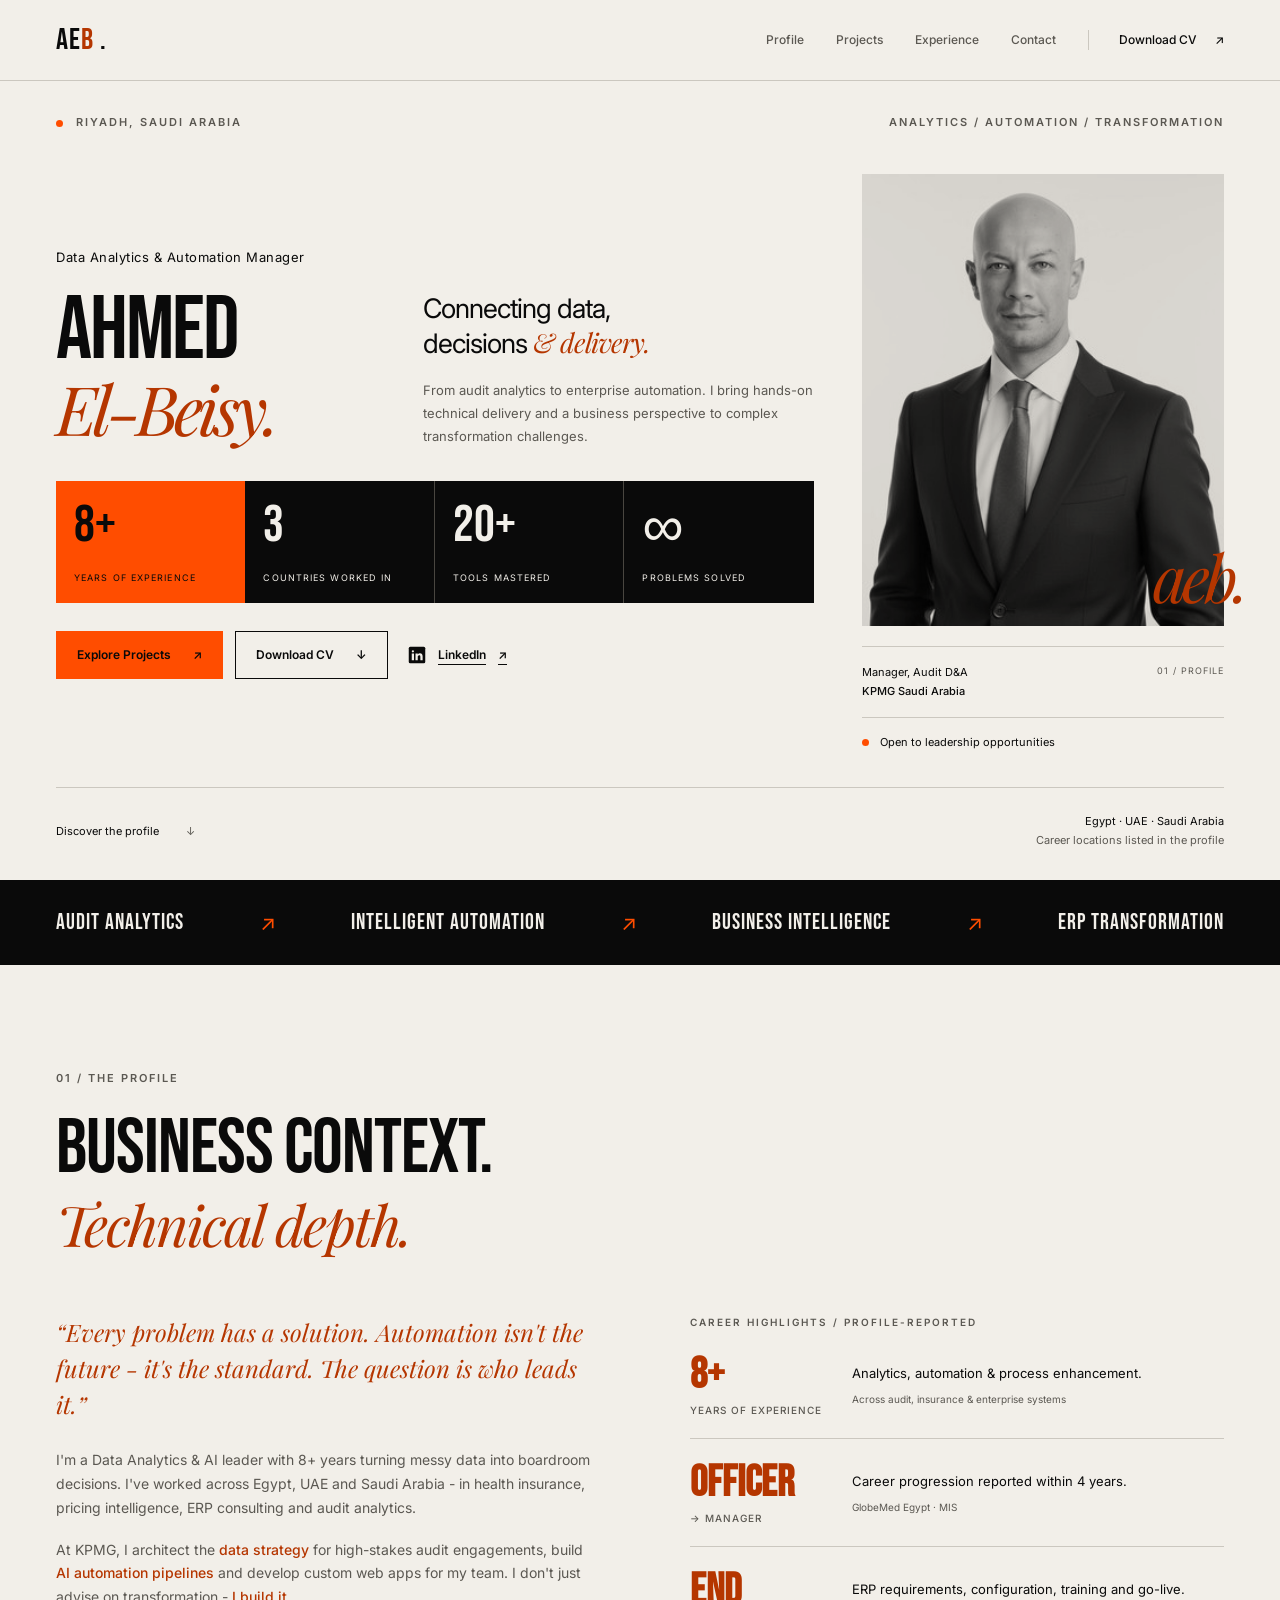
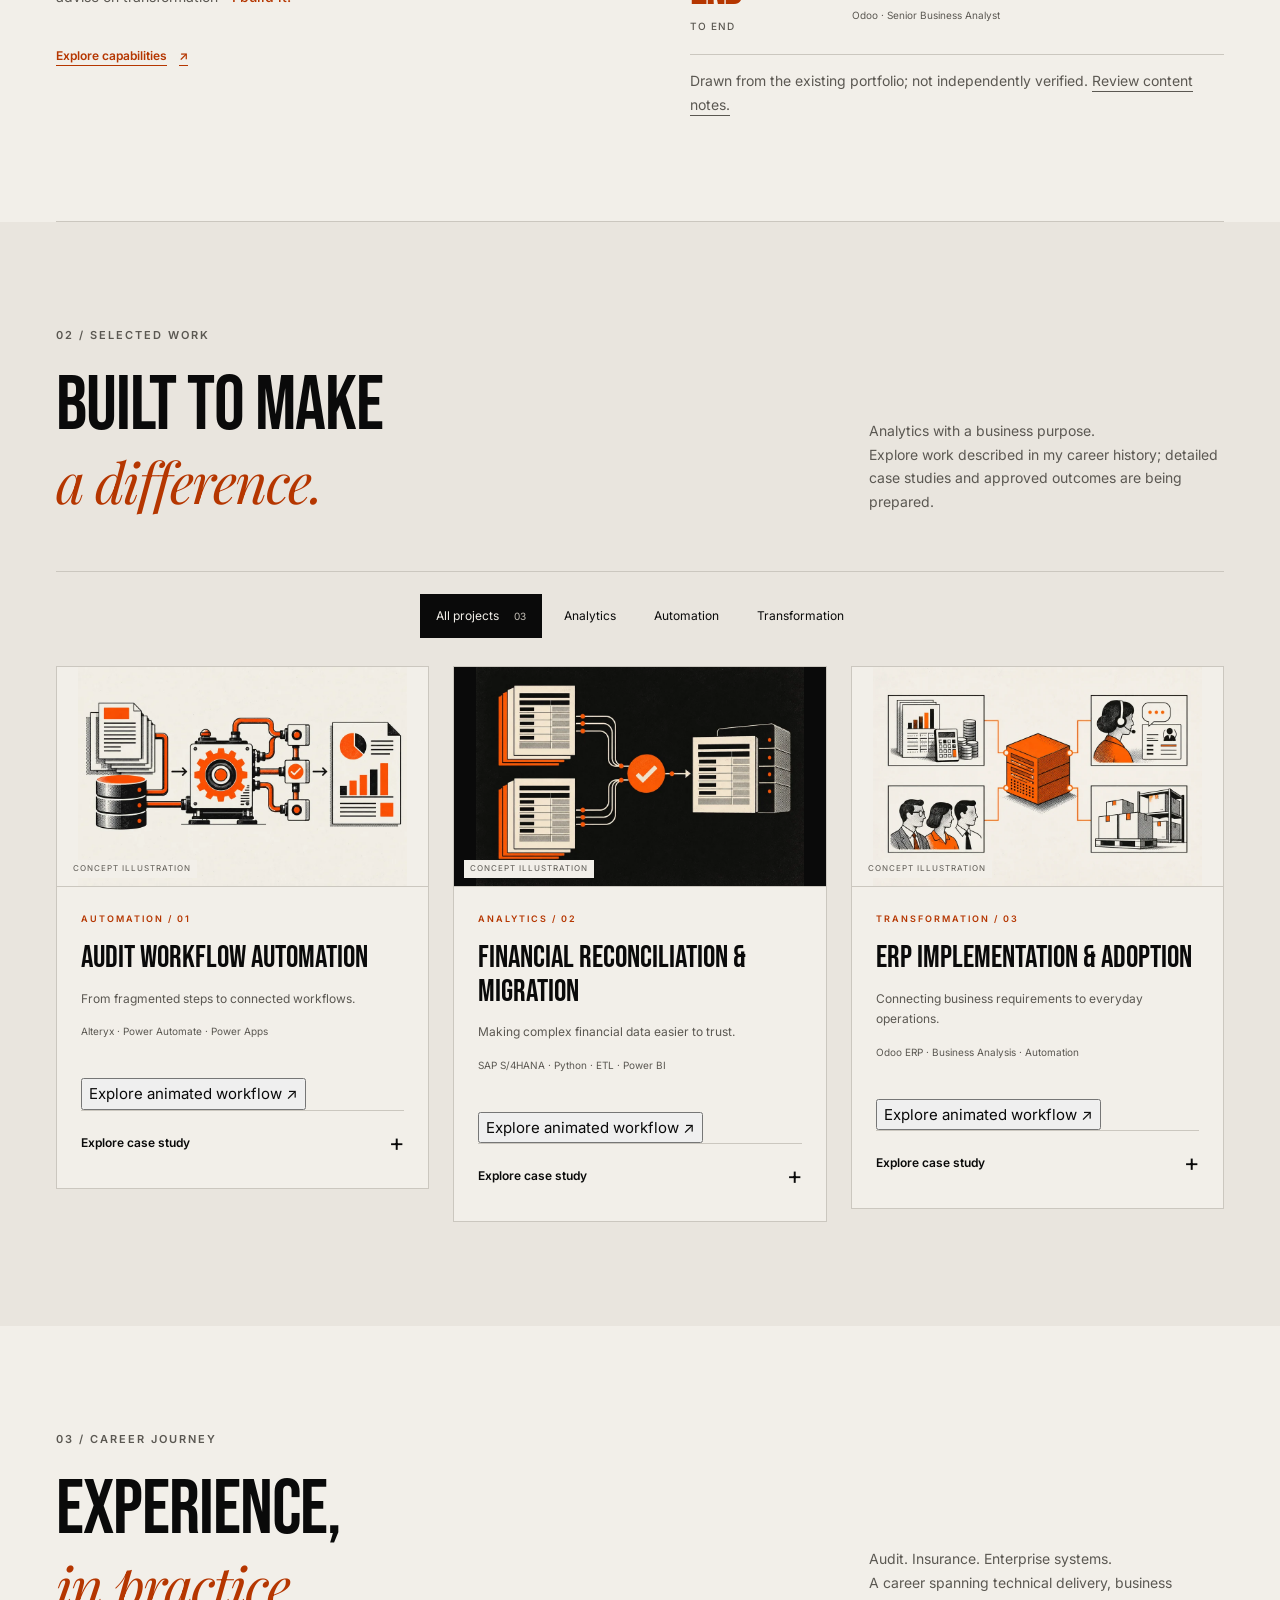
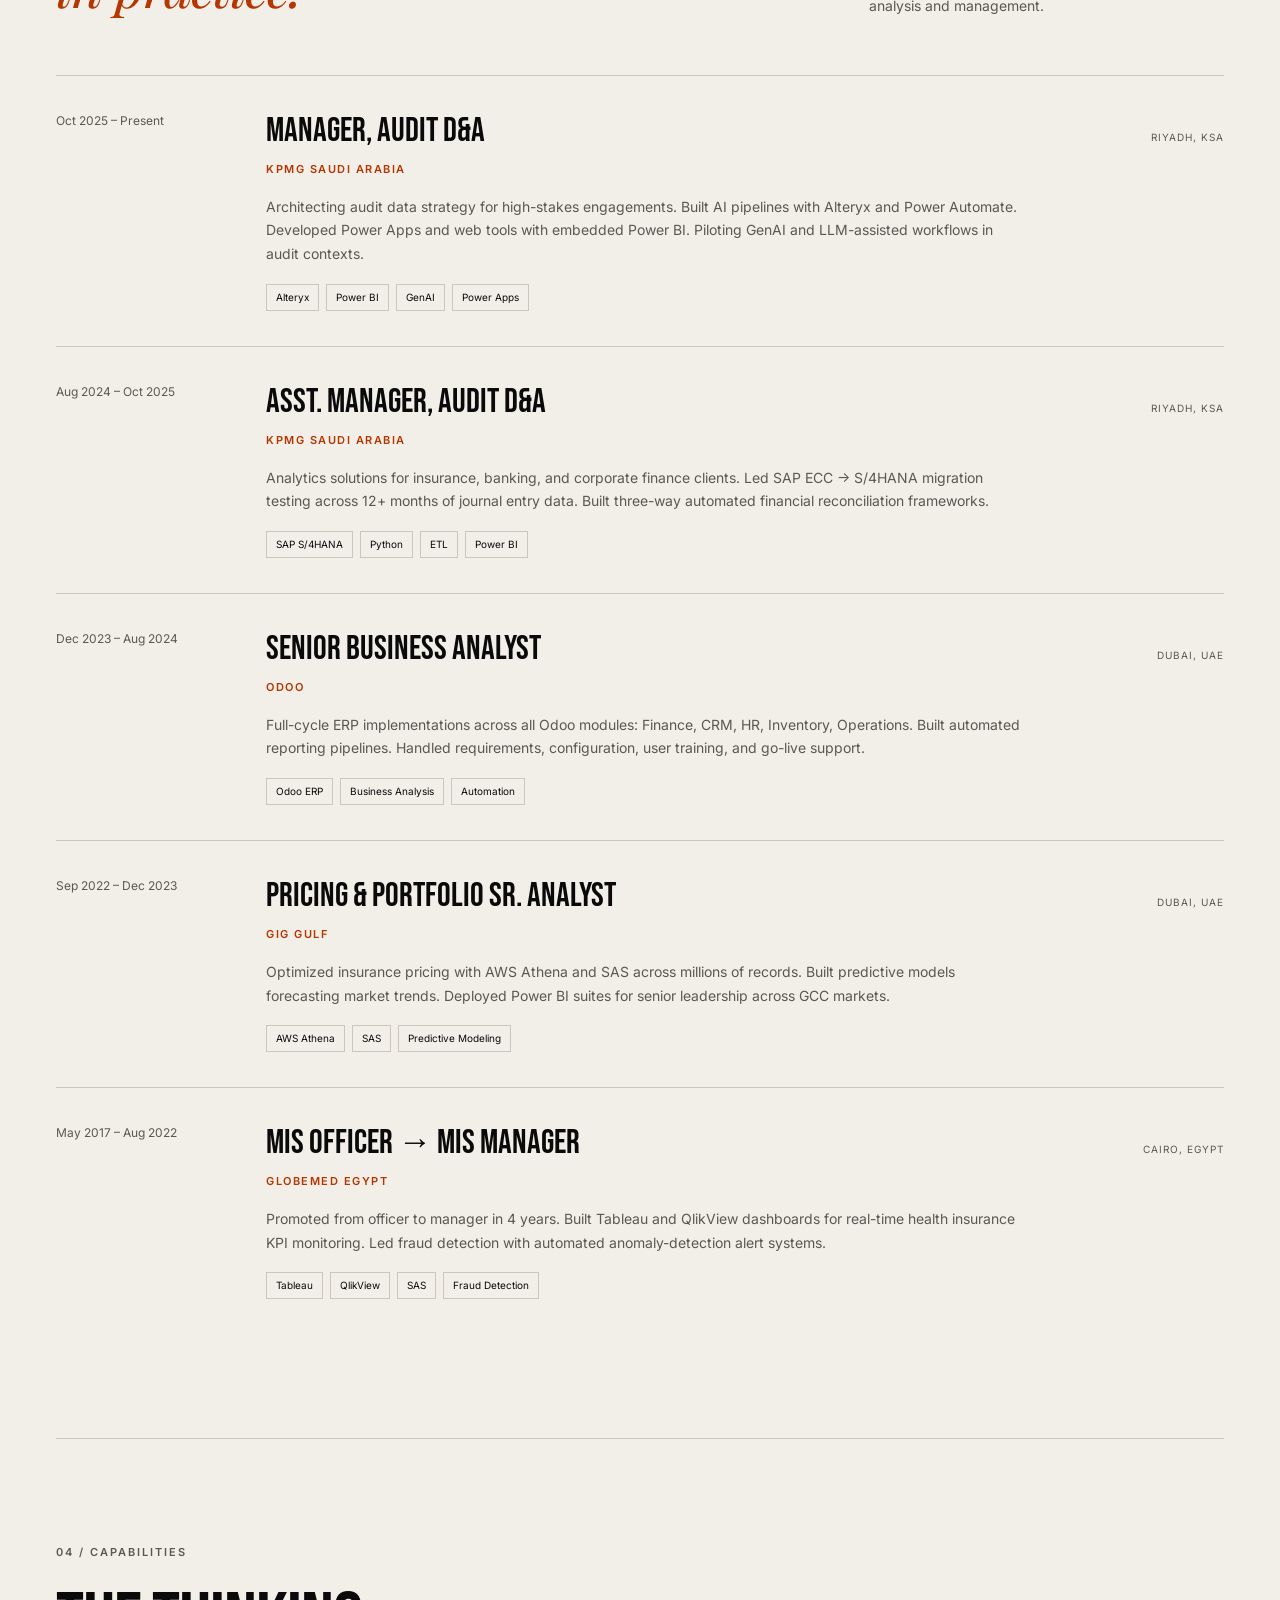
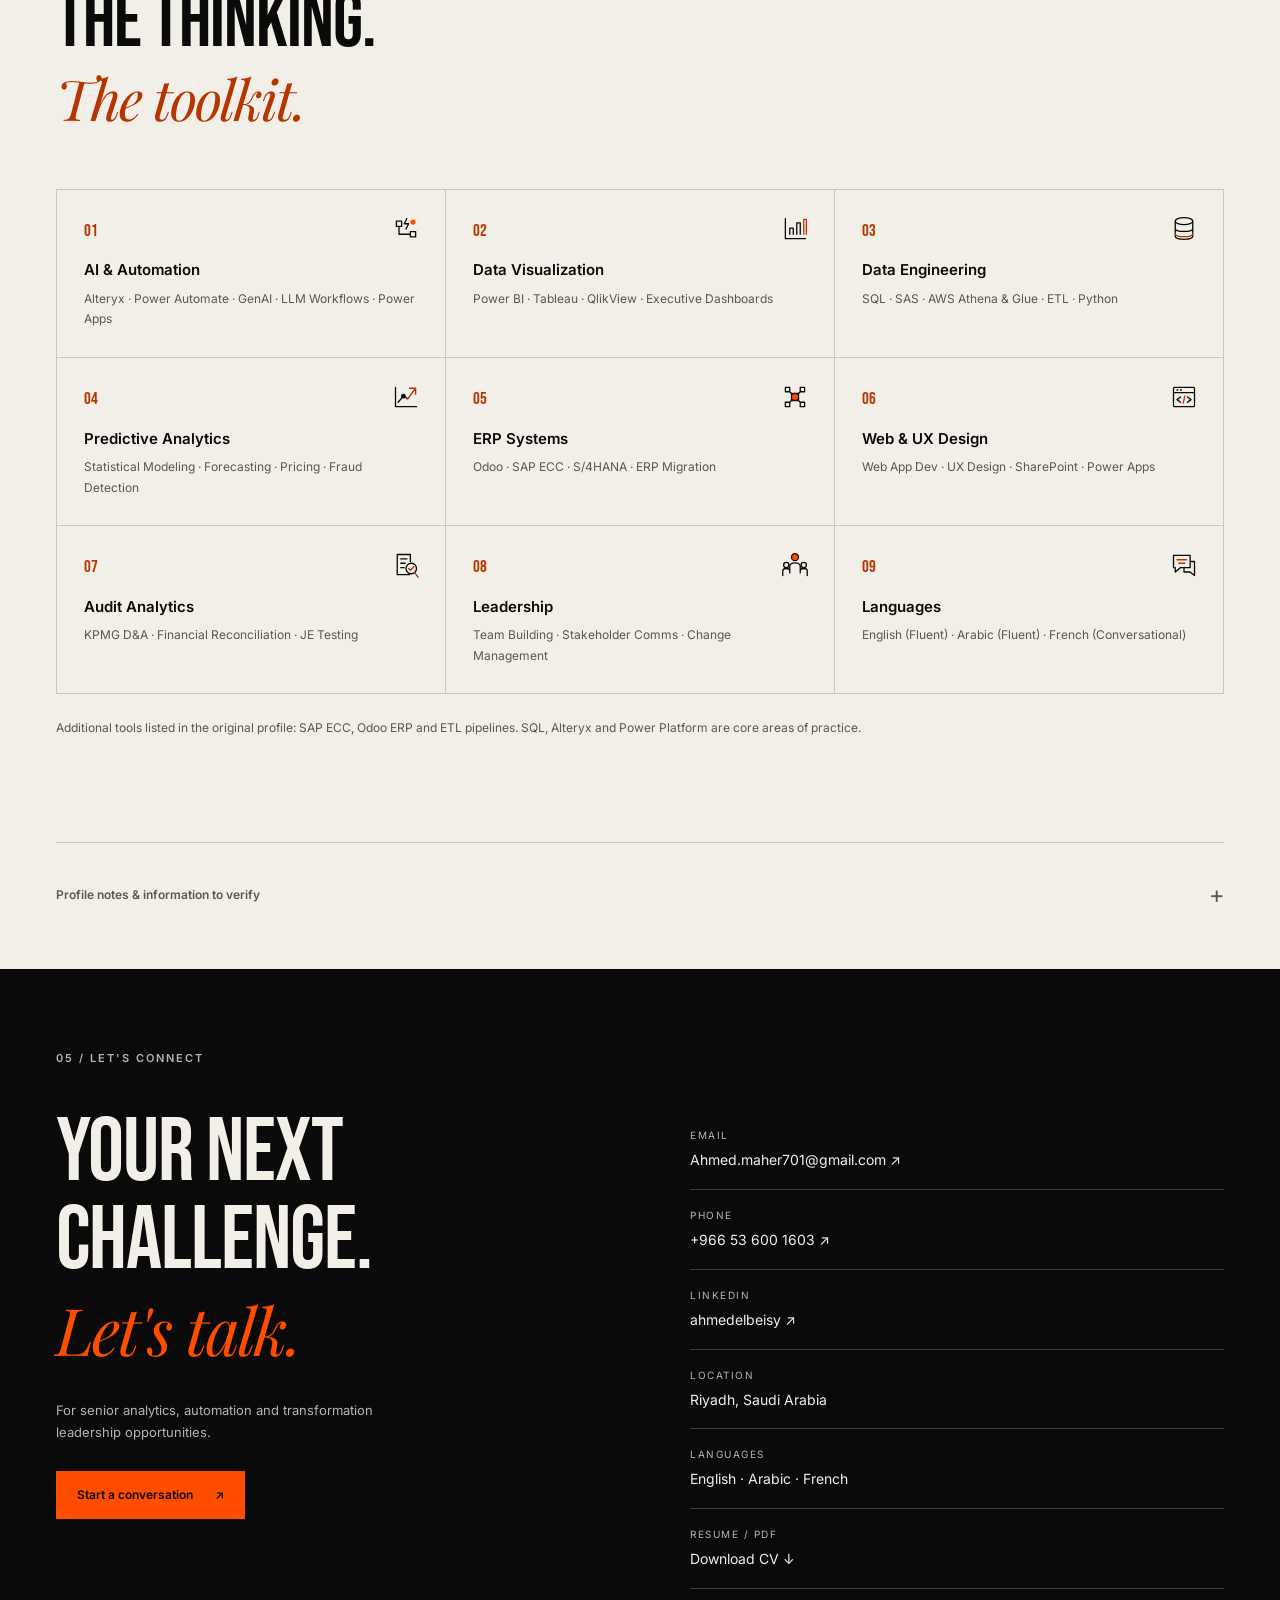
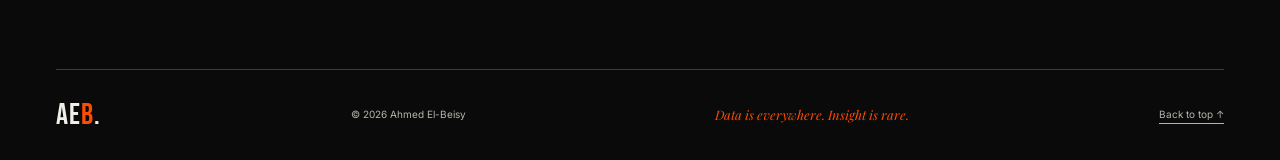
==== commit 361ab791: "Enhance mobile project storytelling: index.html" ====
--- a/index.html
+++ b/index.html
@@ -20,8 +20,8 @@
   <link rel="preconnect" href="https://fonts.googleapis.com">
   <link rel="preconnect" href="https://fonts.gstatic.com" crossorigin>
   <link href="https://fonts.googleapis.com/css2?family=Bebas+Neue&family=Inter:wght@400;500;600;700&family=Playfair+Display:ital@1&display=swap" rel="stylesheet">
-  <link rel="stylesheet" href="styles.css?v=20261017-stats">
-  <script src="script.js" defer>
+  <link rel="stylesheet" href="styles.css?v=20261026-project-motion">
+  <script src="script.js?v=20261026-project-motion" defer>
 </script>
 </head>
 <body>
@@ -183,6 +183,13 @@
 <h3>Audit workflow automation</h3>
 <p>From fragmented steps to connected workflows.</p>
 <p class="tools">Alteryx · Power Automate · Power Apps</p>
+<div class="project-actions"><button type="button" class="demo-toggle" aria-expanded="false" aria-controls="demo-automation">Explore animated workflow <span aria-hidden="true">↗</span></button></div>
+<div class="project-demo" id="demo-automation" hidden aria-label="Connected audit workflows demonstration">
+  <div class="demo-head"><strong>Connected audit workflows</strong><span class="demo-status" aria-live="polite">Ready to explore</span></div>
+  <ol class="demo-flow"><li data-step="0"><span class="demo-index">01</span><span>Data request</span></li><li data-step="1"><span class="demo-index">02</span><span>Validation</span></li><li data-step="2"><span class="demo-index">03</span><span>Assignment</span></li><li data-step="3"><span class="demo-index">04</span><span>Dashboard</span></li></ol>
+  <p class="demo-caption">Illustrative workflow: linking intake, quality checks, team handoffs and reporting. This is a conceptual demonstration, not a recording of a client system.</p>
+  <div class="demo-controls"><button type="button" class="demo-next" data-demo-next>Next step</button><button type="button" class="demo-restart" data-demo-reset>Reset</button></div>
+</div>
       <details>
 <summary>Explore case study <span aria-hidden="true">+</span>
 </summary>
@@ -217,6 +224,13 @@
 <h3>Financial reconciliation & migration</h3>
 <p>Making complex financial data easier to trust.</p>
 <p class="tools">SAP S/4HANA · Python · ETL · Power BI</p>
+<div class="project-actions"><button type="button" class="demo-toggle" aria-expanded="false" aria-controls="demo-analytics">Explore animated workflow <span aria-hidden="true">↗</span></button></div>
+<div class="project-demo" id="demo-analytics" hidden aria-label="Reconciliation engine demonstration">
+  <div class="demo-head"><strong>Reconciliation engine</strong><span class="demo-status" aria-live="polite">Ready to explore</span></div>
+  <ol class="demo-flow"><li data-step="0"><span class="demo-index">01</span><span>Source ledgers</span></li><li data-step="1"><span class="demo-index">02</span><span>Normalize</span></li><li data-step="2"><span class="demo-index">03</span><span>Reconcile</span></li><li data-step="3"><span class="demo-index">04</span><span>Exceptions</span></li></ol>
+  <p class="demo-caption">Illustrative process: consistent mappings and control checks before exception review. This is a conceptual demonstration, not a recording of a client system.</p>
+  <div class="demo-controls"><button type="button" class="demo-next" data-demo-next>Next step</button><button type="button" class="demo-restart" data-demo-reset>Reset</button></div>
+</div>
       <details>
 <summary>Explore case study <span aria-hidden="true">+</span>
 </summary>
@@ -251,6 +265,13 @@
 <h3>ERP implementation & adoption</h3>
 <p>Connecting business requirements to everyday operations.</p>
 <p class="tools">Odoo ERP · Business Analysis · Automation</p>
+<div class="project-actions"><button type="button" class="demo-toggle" aria-expanded="false" aria-controls="demo-transformation">Explore animated workflow <span aria-hidden="true">↗</span></button></div>
+<div class="project-demo" id="demo-transformation" hidden aria-label="ERP delivery lifecycle demonstration">
+  <div class="demo-head"><strong>ERP delivery lifecycle</strong><span class="demo-status" aria-live="polite">Ready to explore</span></div>
+  <ol class="demo-flow"><li data-step="0"><span class="demo-index">01</span><span>Requirements</span></li><li data-step="1"><span class="demo-index">02</span><span>Configuration</span></li><li data-step="2"><span class="demo-index">03</span><span>Testing</span></li><li data-step="3"><span class="demo-index">04</span><span>Adoption</span></li></ol>
+  <p class="demo-caption">Illustrative lifecycle: connecting operational needs to a tested ERP implementation. This is a conceptual demonstration, not a recording of a client system.</p>
+  <div class="demo-controls"><button type="button" class="demo-next" data-demo-next>Next step</button><button type="button" class="demo-restart" data-demo-reset>Reset</button></div>
+</div>
       <details>
 <summary>Explore case study <span aria-hidden="true">+</span>
 </summary>
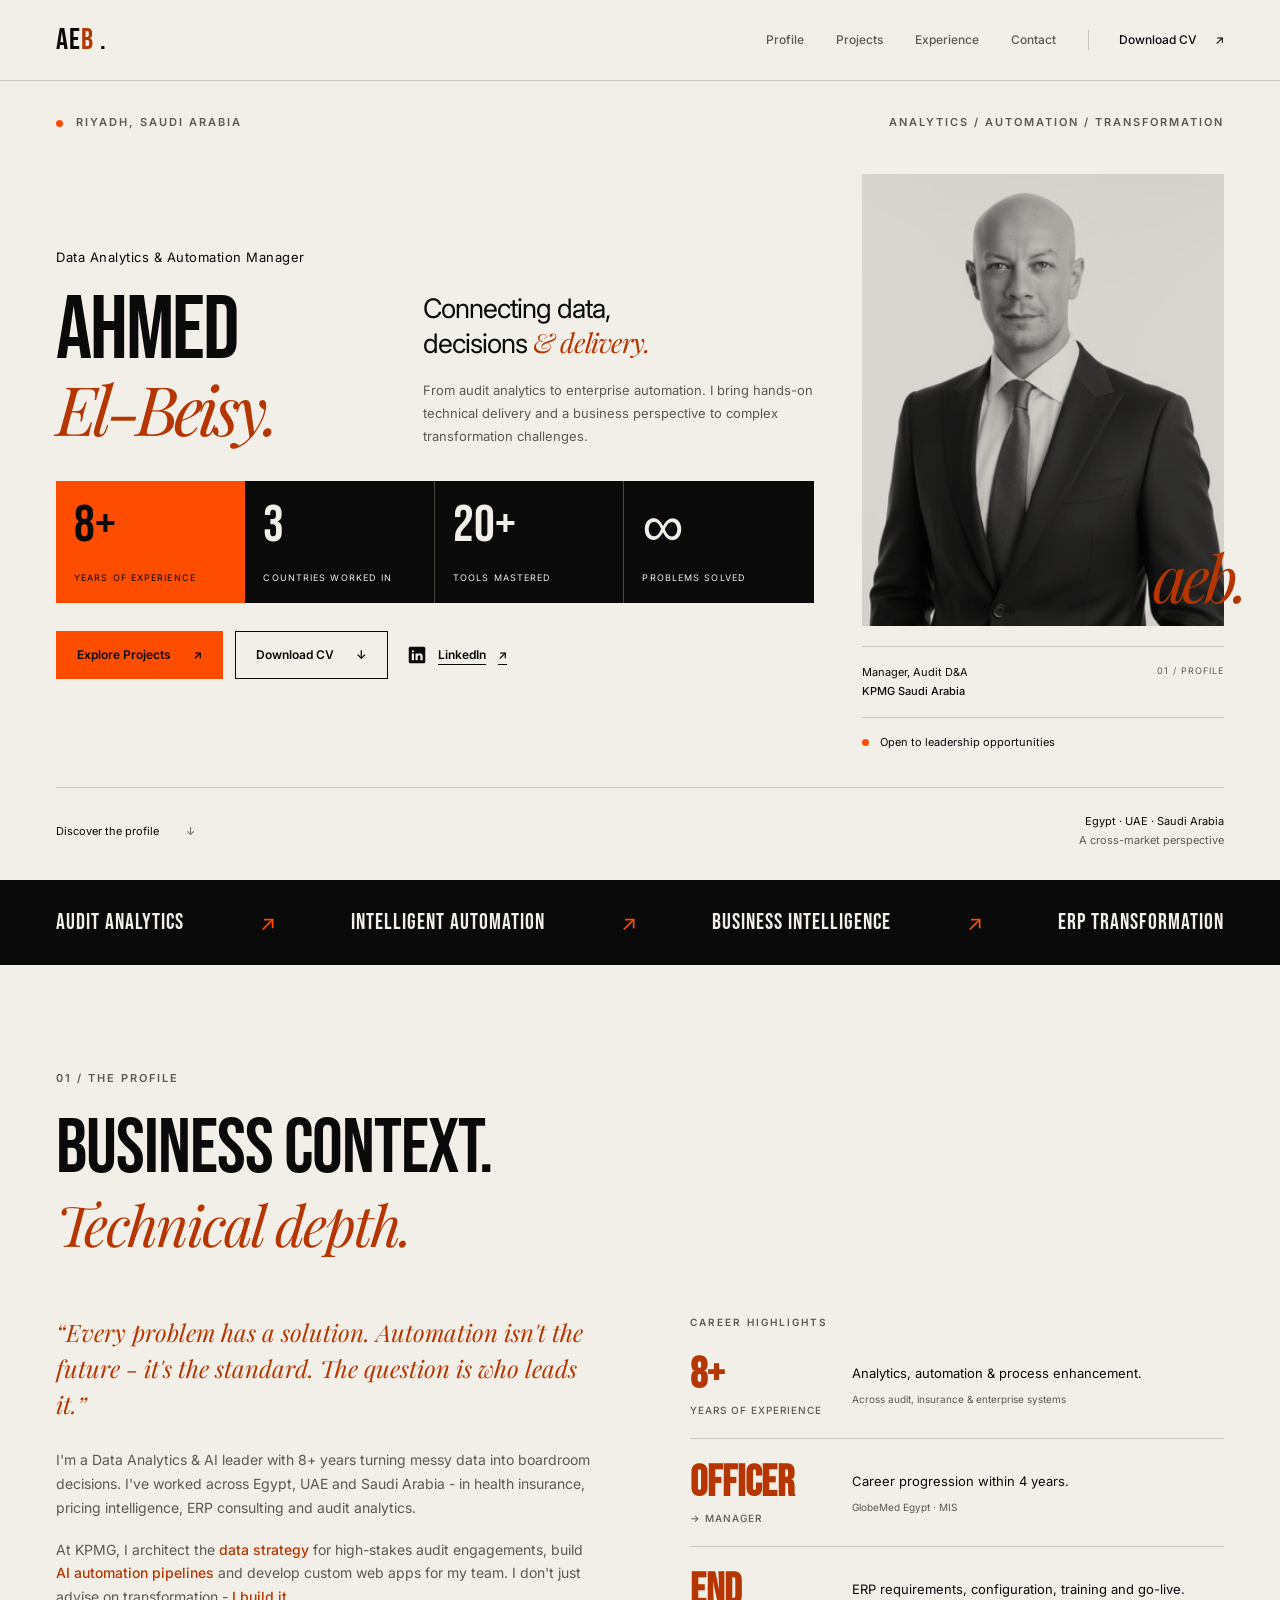
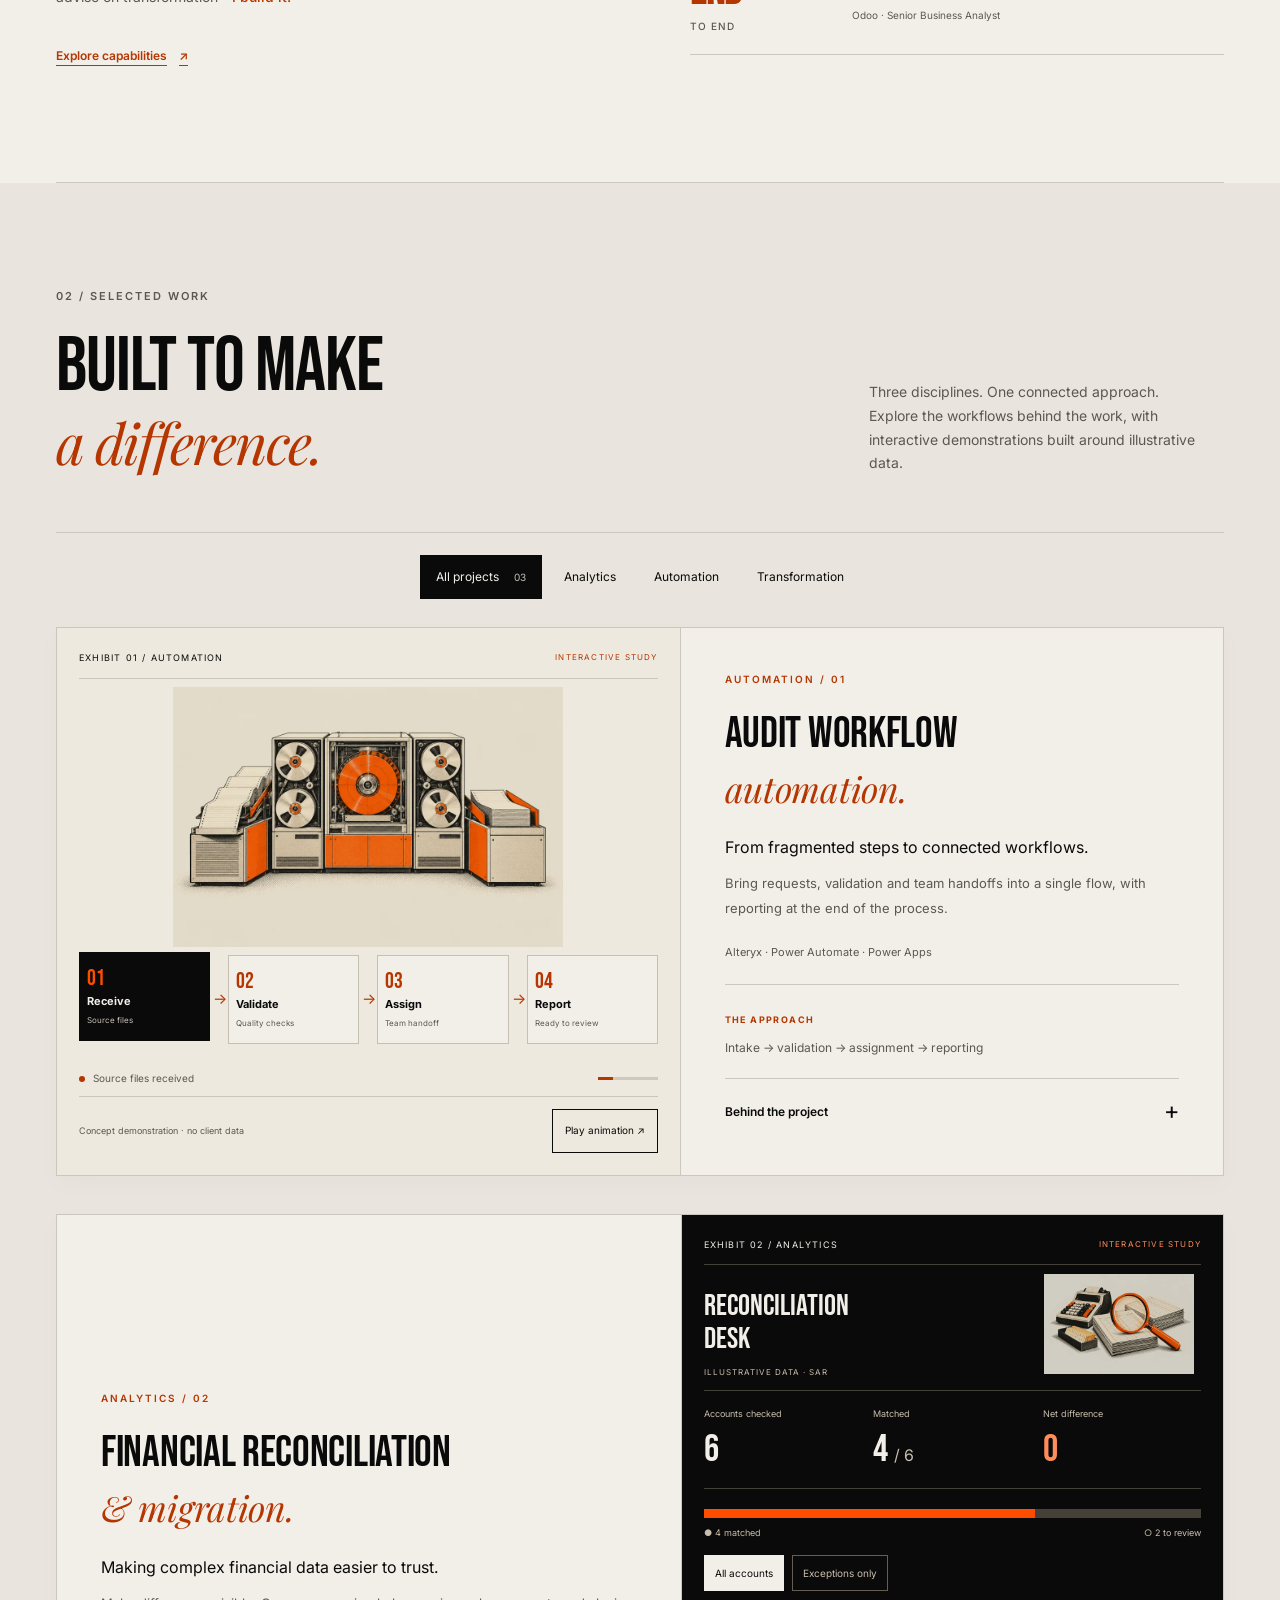
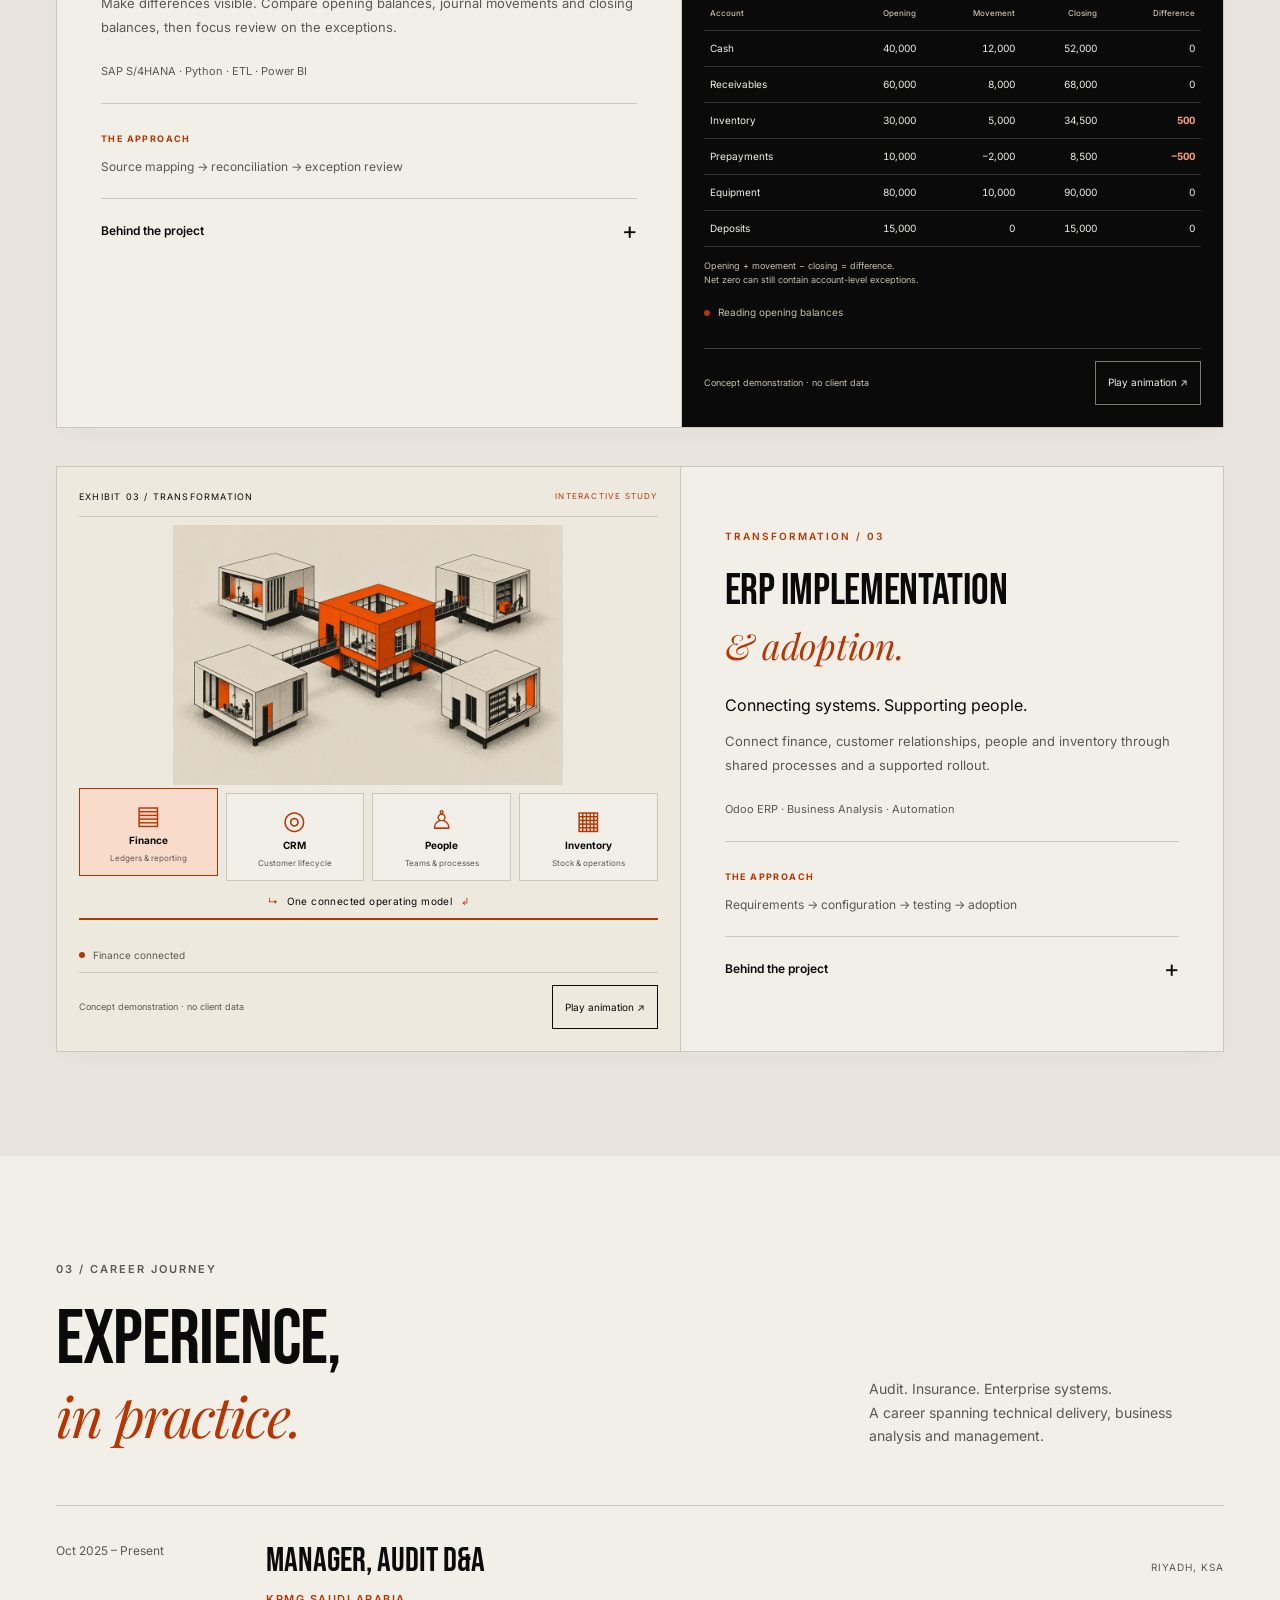
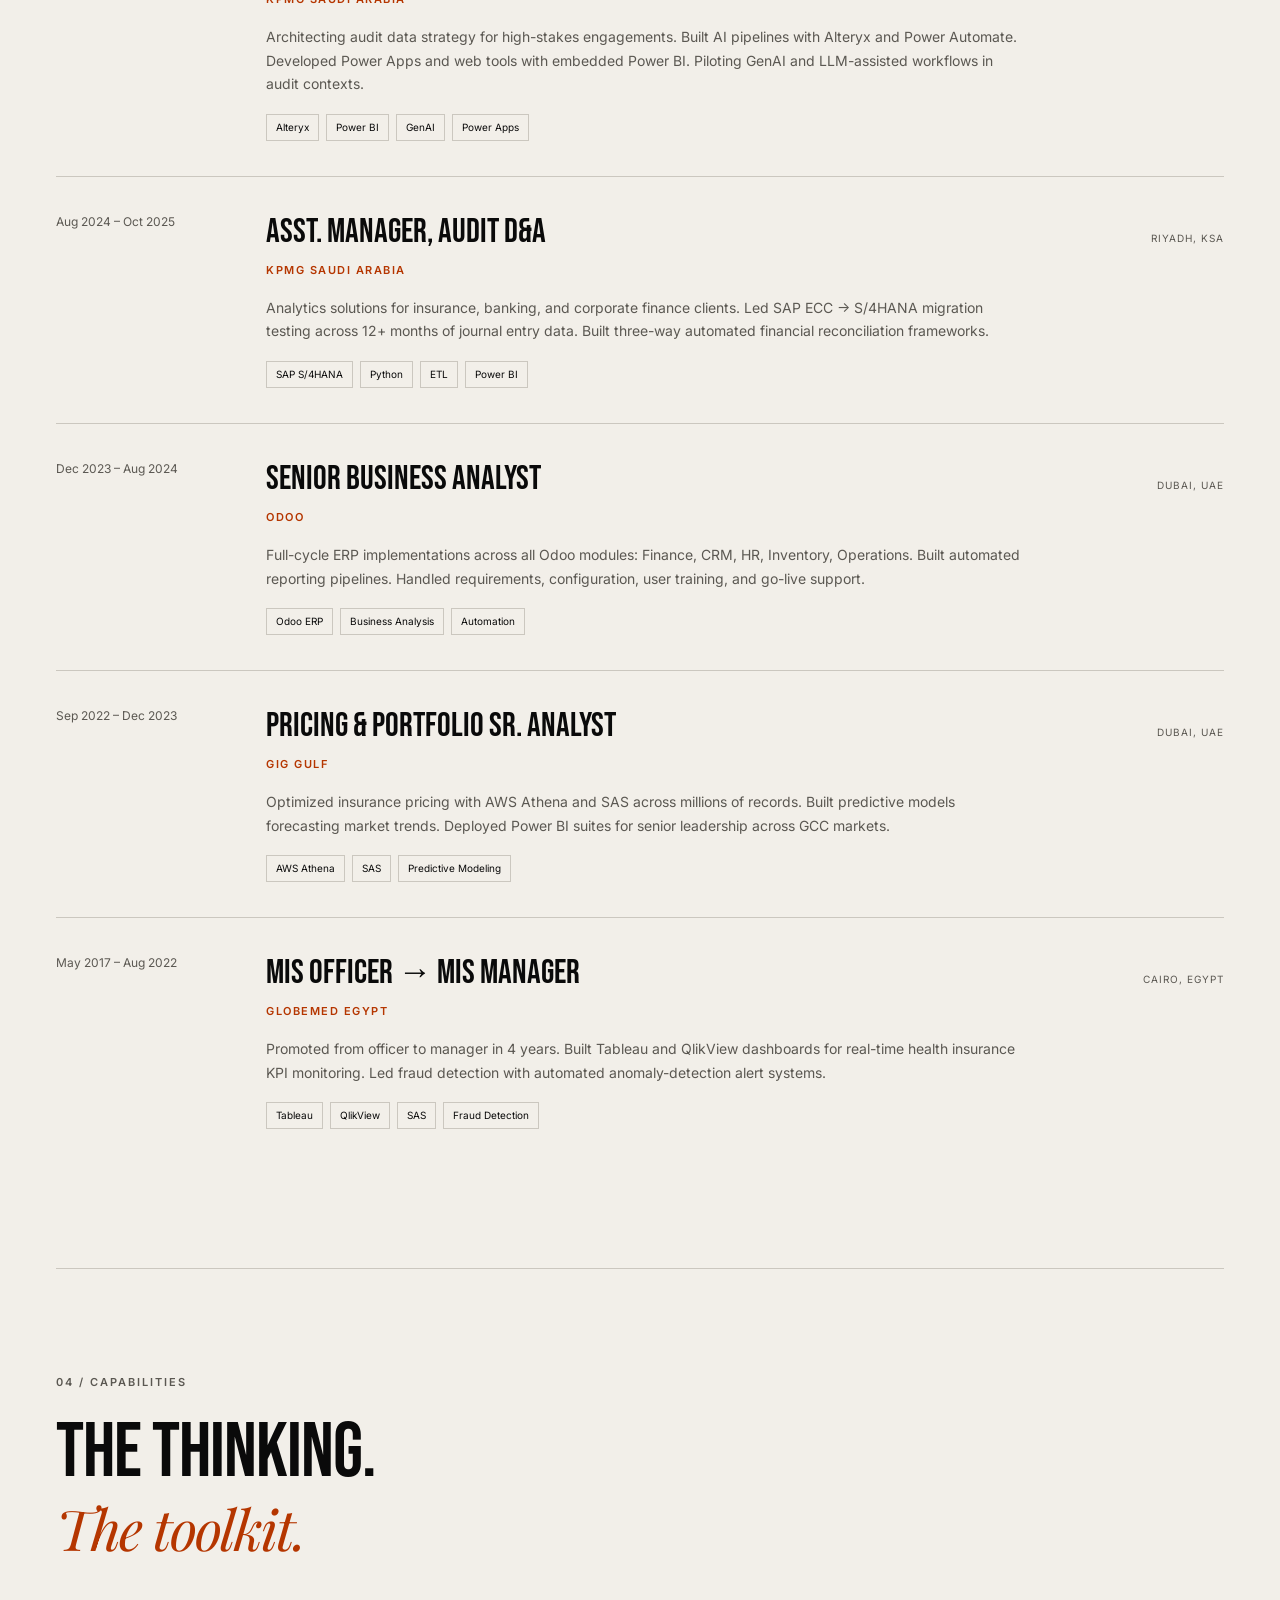
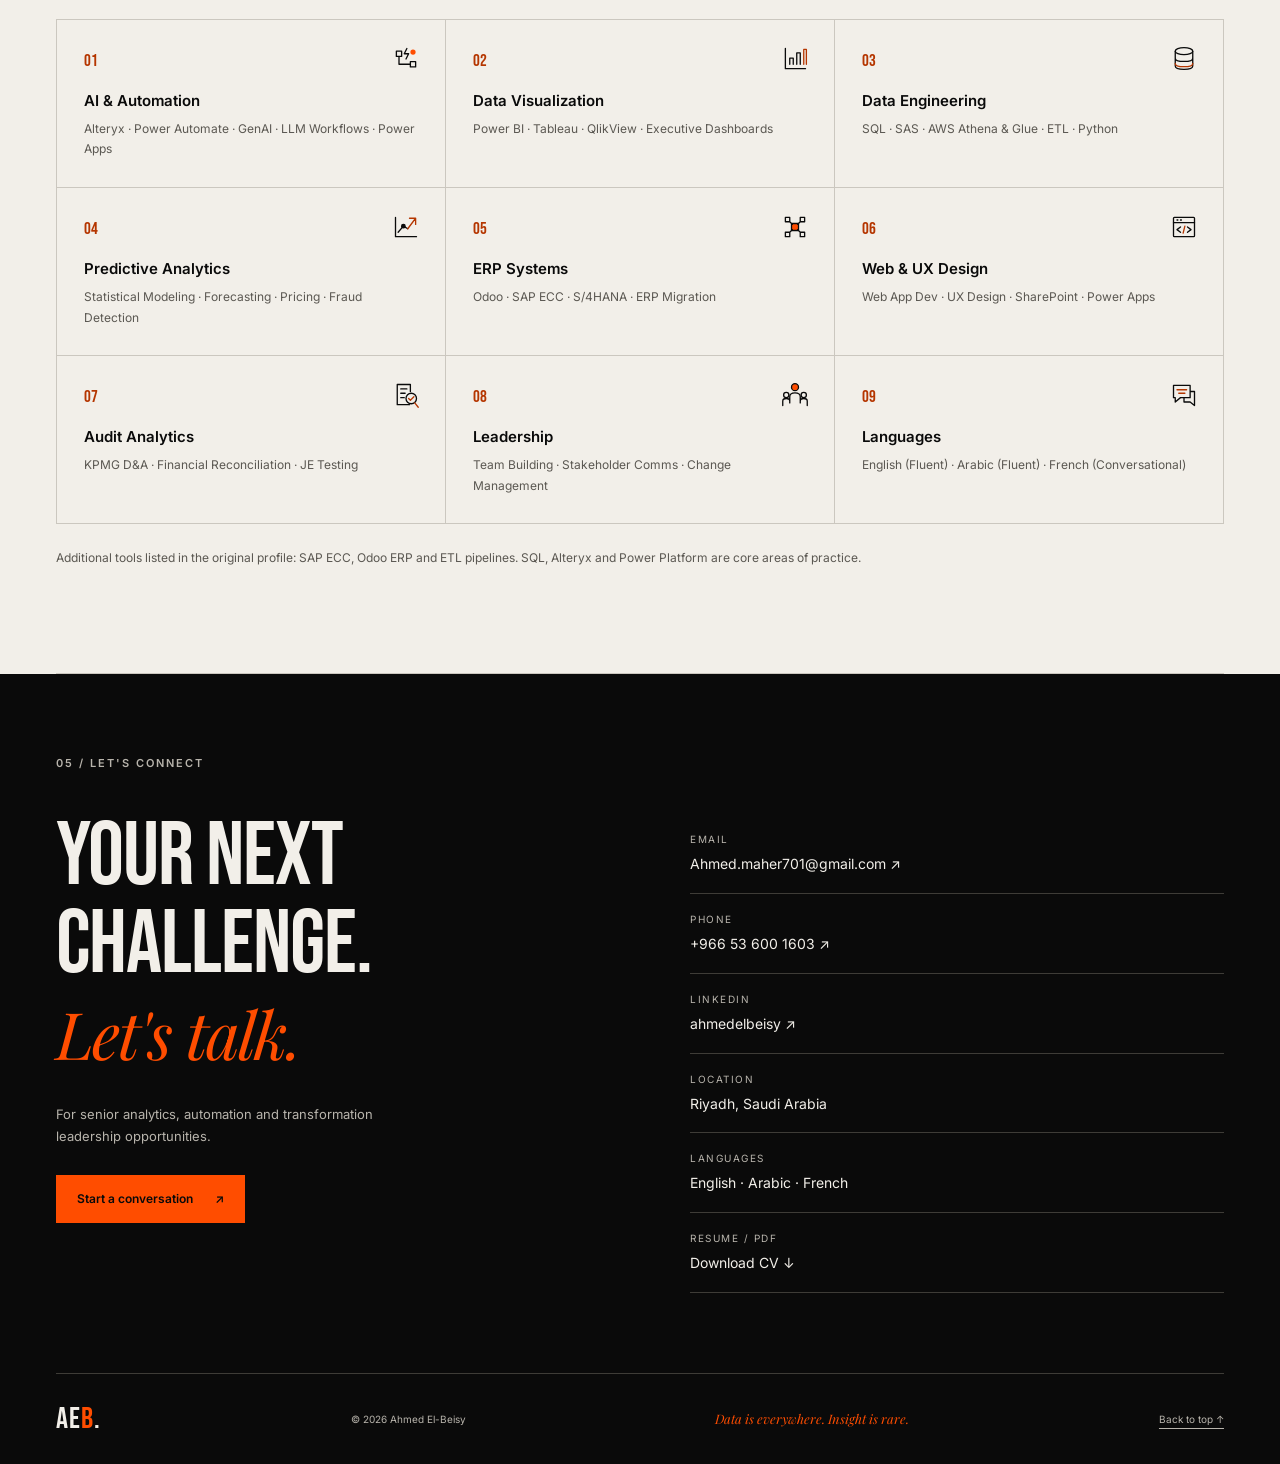
==== commit 4bbb4731: "Redesign project exhibits with retro artwork, independent motion and reconciliation dashboard" ====
--- a/index.html
+++ b/index.html
@@ -20,8 +20,8 @@
   <link rel="preconnect" href="https://fonts.googleapis.com">
   <link rel="preconnect" href="https://fonts.gstatic.com" crossorigin>
   <link href="https://fonts.googleapis.com/css2?family=Bebas+Neue&family=Inter:wght@400;500;600;700&family=Playfair+Display:ital@1&display=swap" rel="stylesheet">
-  <link rel="stylesheet" href="styles.css?v=20261026-project-motion">
-  <script src="script.js?v=20261026-project-motion" defer>
+  <link rel="stylesheet" href="styles.css?v=20261026-retro-exhibits">
+  <script src="script.js?v=20261026-retro-exhibits" defer>
 </script>
 </head>
 <body>
@@ -96,7 +96,7 @@
 <a href="#about">Discover the profile <span aria-hidden="true">↓</span>
 </a>
 <p>Egypt · UAE · Saudi Arabia<br>
-<span>Career locations listed in the profile</span>
+<span>A cross-market perspective</span>
 </p>
 </div>
 </section>
@@ -127,7 +127,7 @@
 </a>
 </div>
 <div class="highlights">
-<p class="eyebrow">Career highlights / profile-reported</p>
+<p class="eyebrow">Career highlights</p>
 <div class="highlight">
 <strong>8+<span>years of experience</span>
 </strong>
@@ -137,7 +137,7 @@
 <div class="highlight">
 <strong>Officer<span>→ Manager</span>
 </strong>
-<p>Career progression reported within 4 years.<small>GlobeMed Egypt · MIS</small>
+<p>Career progression within 4 years.<small>GlobeMed Egypt · MIS</small>
 </p>
 </div>
 <div class="highlight">
@@ -146,8 +146,7 @@
 <p>ERP requirements, configuration, training and go-live.<small>Odoo · Senior Business Analyst</small>
 </p>
 </div>
-<p class="asset-note">Drawn from the existing portfolio; not independently verified. <a href="#verification">Review content notes.</a>
-</p>
+
 </div>
 </div>
 </section>
@@ -160,7 +159,7 @@
 <em>a difference.</em>
 </h2>
 </div>
-<p>Analytics with a business purpose.<br>Explore work described in my career history; detailed case studies and approved outcomes are being prepared.</p>
+<p>Three disciplines. One connected approach.<br>Explore the workflows behind the work, with interactive demonstrations built around illustrative data.</p>
 </div>
 <div class="projects-toolbar">
 <div class="filters" role="group" aria-label="Filter projects" hidden>
@@ -173,129 +172,9 @@
 <p class="sr-only" id="project-count" role="status" aria-live="polite">3 projects</p>
 </div>
 <div class="projects-grid">
-<article class="project-card" data-category="automation">
-      <div class="project-visual project-artwork">
-        <img src="assets/project-automation.webp" alt="Retro infographic of source documents moving through an automation engine into a validated report." width="960" height="640" loading="lazy" decoding="async">
-        <span class="artwork-label">Concept illustration</span>
-      </div>
-      <div class="project-body">
-<p class="eyebrow">automation / 01</p>
-<h3>Audit workflow automation</h3>
-<p>From fragmented steps to connected workflows.</p>
-<p class="tools">Alteryx · Power Automate · Power Apps</p>
-<div class="project-actions"><button type="button" class="demo-toggle" aria-expanded="false" aria-controls="demo-automation">Explore animated workflow <span aria-hidden="true">↗</span></button></div>
-<div class="project-demo" id="demo-automation" hidden aria-label="Connected audit workflows demonstration">
-  <div class="demo-head"><strong>Connected audit workflows</strong><span class="demo-status" aria-live="polite">Ready to explore</span></div>
-  <ol class="demo-flow"><li data-step="0"><span class="demo-index">01</span><span>Data request</span></li><li data-step="1"><span class="demo-index">02</span><span>Validation</span></li><li data-step="2"><span class="demo-index">03</span><span>Assignment</span></li><li data-step="3"><span class="demo-index">04</span><span>Dashboard</span></li></ol>
-  <p class="demo-caption">Illustrative workflow: linking intake, quality checks, team handoffs and reporting. This is a conceptual demonstration, not a recording of a client system.</p>
-  <div class="demo-controls"><button type="button" class="demo-next" data-demo-next>Next step</button><button type="button" class="demo-restart" data-demo-reset>Reset</button></div>
-</div>
-      <details>
-<summary>Explore case study <span aria-hidden="true">+</span>
-</summary>
-<div class="case-content">
-      <p class="status">Case study in development · outcomes unverified</p>
-<h4>Reported work</h4>
-<p>Built AI pipelines with Alteryx and Power Automate, and Power Apps and web tools with embedded Power BI. GenAI and LLM-assisted audit workflows are described as pilots.</p>
-<p class="context">KPMG Saudi Arabia · Manager, Audit D&A</p>
-      <h4>Business challenge</h4>
-<p>
-<strong>To complete:</strong> Document the manual handoffs, users and audit constraints that prompted the work.</p>
-<h4>Technical approach</h4>
-<p>
-<strong>To complete:</strong> Add the approved architecture, validation steps, human review controls and your exact delivery responsibilities.</p>
-      <h4>Results & measurable outcomes</h4>
-<p>
-<strong>Evidence needed:</strong> Confirm deployment status and adoption. Add before-and-after processing time, exception rates and measurement period.</p>
-<h4>Project screenshots</h4>
-<p>
-<strong>Asset pending:</strong> Add an approved, anonymized screenshot with a descriptive caption. The artwork above is a conceptual illustration, not a project screenshot.</p>
-      </div>
-</details>
-</div>
-</article>
-<article class="project-card" data-category="analytics">
-      <div class="project-visual project-artwork">
-        <img src="assets/project-analytics.webp" alt="Retro infographic of two financial ledgers converging at a verification checkpoint into a consolidated ledger." width="960" height="640" loading="lazy" decoding="async">
-        <span class="artwork-label">Concept illustration</span>
-      </div>
-      <div class="project-body">
-<p class="eyebrow">analytics / 02</p>
-<h3>Financial reconciliation & migration</h3>
-<p>Making complex financial data easier to trust.</p>
-<p class="tools">SAP S/4HANA · Python · ETL · Power BI</p>
-<div class="project-actions"><button type="button" class="demo-toggle" aria-expanded="false" aria-controls="demo-analytics">Explore animated workflow <span aria-hidden="true">↗</span></button></div>
-<div class="project-demo" id="demo-analytics" hidden aria-label="Reconciliation engine demonstration">
-  <div class="demo-head"><strong>Reconciliation engine</strong><span class="demo-status" aria-live="polite">Ready to explore</span></div>
-  <ol class="demo-flow"><li data-step="0"><span class="demo-index">01</span><span>Source ledgers</span></li><li data-step="1"><span class="demo-index">02</span><span>Normalize</span></li><li data-step="2"><span class="demo-index">03</span><span>Reconcile</span></li><li data-step="3"><span class="demo-index">04</span><span>Exceptions</span></li></ol>
-  <p class="demo-caption">Illustrative process: consistent mappings and control checks before exception review. This is a conceptual demonstration, not a recording of a client system.</p>
-  <div class="demo-controls"><button type="button" class="demo-next" data-demo-next>Next step</button><button type="button" class="demo-restart" data-demo-reset>Reset</button></div>
-</div>
-      <details>
-<summary>Explore case study <span aria-hidden="true">+</span>
-</summary>
-<div class="case-content">
-      <p class="status">Case study in development · outcomes unverified</p>
-<h4>Reported work</h4>
-<p>Led SAP ECC to S/4HANA migration testing across 12+ months of journal entry data and built three-way automated financial reconciliation frameworks.</p>
-<p class="context">KPMG Saudi Arabia · Asst. Manager, Audit D&A</p>
-      <h4>Business challenge</h4>
-<p>
-<strong>To complete:</strong> Describe the source systems, reconciliation requirements and migration acceptance criteria.</p>
-<h4>Technical approach</h4>
-<p>
-<strong>To complete:</strong> Add approved source-to-target mappings, reconciliation logic and exception review process.</p>
-      <h4>Results & measurable outcomes</h4>
-<p>
-<strong>Evidence needed:</strong> Validate the 12+ month scope. Add reconciliation coverage, exception resolution and approved delivery outcomes.</p>
-<h4>Project screenshots</h4>
-<p>
-<strong>Asset pending:</strong> Add an approved, anonymized screenshot with a descriptive caption. The artwork above is a conceptual illustration, not a project screenshot.</p>
-      </div>
-</details>
-</div>
-</article>
-<article class="project-card" data-category="transformation">
-      <div class="project-visual project-artwork">
-        <img src="assets/project-transformation.webp" alt="Retro infographic of finance, customer service, people and inventory connected to a central ERP system." width="960" height="640" loading="lazy" decoding="async">
-        <span class="artwork-label">Concept illustration</span>
-      </div>
-      <div class="project-body">
-<p class="eyebrow">transformation / 03</p>
-<h3>ERP implementation & adoption</h3>
-<p>Connecting business requirements to everyday operations.</p>
-<p class="tools">Odoo ERP · Business Analysis · Automation</p>
-<div class="project-actions"><button type="button" class="demo-toggle" aria-expanded="false" aria-controls="demo-transformation">Explore animated workflow <span aria-hidden="true">↗</span></button></div>
-<div class="project-demo" id="demo-transformation" hidden aria-label="ERP delivery lifecycle demonstration">
-  <div class="demo-head"><strong>ERP delivery lifecycle</strong><span class="demo-status" aria-live="polite">Ready to explore</span></div>
-  <ol class="demo-flow"><li data-step="0"><span class="demo-index">01</span><span>Requirements</span></li><li data-step="1"><span class="demo-index">02</span><span>Configuration</span></li><li data-step="2"><span class="demo-index">03</span><span>Testing</span></li><li data-step="3"><span class="demo-index">04</span><span>Adoption</span></li></ol>
-  <p class="demo-caption">Illustrative lifecycle: connecting operational needs to a tested ERP implementation. This is a conceptual demonstration, not a recording of a client system.</p>
-  <div class="demo-controls"><button type="button" class="demo-next" data-demo-next>Next step</button><button type="button" class="demo-restart" data-demo-reset>Reset</button></div>
-</div>
-      <details>
-<summary>Explore case study <span aria-hidden="true">+</span>
-</summary>
-<div class="case-content">
-      <p class="status">Case study in development · outcomes unverified</p>
-<h4>Reported work</h4>
-<p>Delivered full-cycle ERP implementations across Finance, CRM, HR, Inventory and Operations; built automated reporting pipelines and supported requirements, configuration, training and go-live.</p>
-<p class="context">Odoo · Senior Business Analyst</p>
-      <h4>Business challenge</h4>
-<p>
-<strong>To complete:</strong> Describe an approved engagement, the operational bottlenecks and the stakeholders involved.</p>
-<h4>Technical approach</h4>
-<p>
-<strong>To complete:</strong> Add the module scope, workflow design, reporting architecture and training approach.</p>
-      <h4>Results & measurable outcomes</h4>
-<p>
-<strong>Evidence needed:</strong> Add verified adoption, reporting turnaround or process improvements, with baselines and dates.</p>
-<h4>Project screenshots</h4>
-<p>
-<strong>Asset pending:</strong> Add an approved, anonymized screenshot with a descriptive caption. The artwork above is a conceptual illustration, not a project screenshot.</p>
-      </div>
-</details>
-</div>
-</article>
+<article class="project-card project-feature" data-category="automation"><div class="project-stage" data-phase="-1"><div class="stage-topline"><span>EXHIBIT 01 / AUTOMATION</span><span class="stage-indicator">INTERACTIVE STUDY</span></div><div class="scene-art"><img src="assets/automation-machine.webp" alt="Vintage mainframe with paper inputs and an output tray." width="960" height="640" loading="lazy" decoding="async"></div><div class="pipeline" aria-label="Illustrative automation stages"><div class="pipe-node" data-phase="0"><span>01</span><strong>Receive</strong><small>Source files</small></div><i aria-hidden="true">→</i><div class="pipe-node" data-phase="1"><span>02</span><strong>Validate</strong><small>Quality checks</small></div><i aria-hidden="true">→</i><div class="pipe-node" data-phase="2"><span>03</span><strong>Assign</strong><small>Team handoff</small></div><i aria-hidden="true">→</i><div class="pipe-node" data-phase="3"><span>04</span><strong>Report</strong><small>Ready to review</small></div></div><div class="machine-feed"><span class="feed-light" aria-hidden="true"></span><span data-scene-status>Ready to receive source files</span><span class="feed-progress" aria-hidden="true"><i></i></span></div><div class="stage-footer"><span>Concept demonstration · no client data</span><button class="scene-play" type="button" aria-label="Play automation animation" hidden>Play animation <span aria-hidden="true">↗</span></button></div></div><div class="project-body"><p class="eyebrow">automation / 01</p><h3>Audit workflow<br><em>automation.</em></h3><p class="project-tagline">From fragmented steps to connected workflows.</p><p class="project-description">Bring requests, validation and team handoffs into a single flow, with reporting at the end of the process.</p><p class="tools">Alteryx · Power Automate · Power Apps</p><div class="project-scope"><span>THE APPROACH</span><p>Intake → validation → assignment → reporting</p></div><details><summary>Behind the project <span aria-hidden="true">+</span></summary><div class="case-content"><h4>My work</h4><p>Built automation pipelines with Alteryx and Power Automate, alongside Power Apps and web tools with embedded Power BI.</p><p class="context">KPMG Saudi Arabia · Audit D&A</p><h4>About this demonstration</h4><p>The visual illustrates the approach. It is not a recording of a production system; dashboard figures are synthetic examples, not client results.</p></div></details></div></article>
+<article class="project-card project-feature" data-category="analytics"><div class="project-stage" data-phase="-1"><div class="stage-topline"><span>EXHIBIT 02 / ANALYTICS</span><span class="stage-indicator">INTERACTIVE STUDY</span></div><div class="scene-art"><img src="assets/analytics-desk.webp" alt="Retro desk calculator, ledgers and orange magnifying glass." width="960" height="640" loading="lazy" decoding="async"></div><div class="dashboard"><div class="dashboard-top"><strong>Reconciliation desk</strong><span>ILLUSTRATIVE DATA · SAR</span></div><div class="dash-kpis"><div><small>Accounts checked</small><strong>6</strong></div><div><small>Matched</small><strong>4 <span>/ 6</span></strong></div><div><small>Net difference</small><strong class="rust">0</strong></div></div><div class="dash-chart" aria-label="Matched accounts: 4. Accounts requiring review: 2."><div class="match-track"><span></span></div><p><span>● 4 matched</span><span>○ 2 to review</span></p></div><div class="dashboard-filter" role="group" aria-label="Dashboard account filter"><button data-rows="all" aria-pressed="true">All accounts</button><button data-rows="exceptions" aria-pressed="false">Exceptions only</button></div><div class="table-scroll" tabindex="0" role="region" aria-label="Sample account reconciliation"><table><caption class="sr-only">Illustrative balance sheet accounts. Difference equals opening plus movement minus closing.</caption><thead><tr><th>Account</th><th>Opening</th><th>Movement</th><th>Closing</th><th>Difference</th></tr></thead><tbody><tr><th>Cash</th><td>40,000</td><td>12,000</td><td>52,000</td><td>0</td></tr><tr><th>Receivables</th><td>60,000</td><td>8,000</td><td>68,000</td><td>0</td></tr><tr data-exception><th>Inventory</th><td>30,000</td><td>5,000</td><td>34,500</td><td>500</td></tr><tr data-exception><th>Prepayments</th><td>10,000</td><td>−2,000</td><td>8,500</td><td>−500</td></tr><tr><th>Equipment</th><td>80,000</td><td>10,000</td><td>90,000</td><td>0</td></tr><tr><th>Deposits</th><td>15,000</td><td>0</td><td>15,000</td><td>0</td></tr></tbody></table></div><p class="dash-note">Opening + movement − closing = difference.<br>Net zero can still contain account-level exceptions.</p><p class="dashboard-status sr-only" role="status">Showing all 6 accounts</p><div class="machine-feed"><span class="feed-light" aria-hidden="true"></span><span data-scene-status>Ready to compare account balances</span></div></div><div class="stage-footer"><span>Concept demonstration · no client data</span><button class="scene-play" type="button" aria-label="Play analytics animation" hidden>Play animation <span aria-hidden="true">↗</span></button></div></div><div class="project-body"><p class="eyebrow">analytics / 02</p><h3>Financial reconciliation<br><em>& migration.</em></h3><p class="project-tagline">Making complex financial data easier to trust.</p><p class="project-description">Make differences visible. Compare opening balances, journal movements and closing balances, then focus review on the exceptions.</p><p class="tools">SAP S/4HANA · Python · ETL · Power BI</p><div class="project-scope"><span>THE APPROACH</span><p>Source mapping → reconciliation → exception review</p></div><details><summary>Behind the project <span aria-hidden="true">+</span></summary><div class="case-content"><h4>My work</h4><p>Led SAP ECC to S/4HANA migration testing and built three-way automated financial reconciliation frameworks.</p><p class="context">KPMG Saudi Arabia · Audit D&A</p><h4>About this demonstration</h4><p>The visual illustrates the approach. It is not a recording of a production system; dashboard figures are synthetic examples, not client results.</p></div></details></div></article>
+<article class="project-card project-feature" data-category="transformation"><div class="project-stage" data-phase="-1"><div class="stage-topline"><span>EXHIBIT 03 / TRANSFORMATION</span><span class="stage-indicator">INTERACTIVE STUDY</span></div><div class="scene-art"><img src="assets/erp-city.webp" alt="Connected modular buildings representing an integrated enterprise." width="960" height="640" loading="lazy" decoding="async"></div><div class="erp-modules" aria-label="Illustrative ERP modules"><div data-phase="0"><span aria-hidden="true">▤</span><strong>Finance</strong><small>Ledgers & reporting</small></div><div data-phase="1"><span aria-hidden="true">◎</span><strong>CRM</strong><small>Customer lifecycle</small></div><div data-phase="2"><span aria-hidden="true">♙</span><strong>People</strong><small>Teams & processes</small></div><div data-phase="3"><span aria-hidden="true">▦</span><strong>Inventory</strong><small>Stock & operations</small></div></div><div class="erp-hub"><span aria-hidden="true">↳</span> One connected operating model <span aria-hidden="true">↲</span></div><div class="machine-feed"><span class="feed-light" aria-hidden="true"></span><span data-scene-status>Ready to connect business modules</span></div><div class="stage-footer"><span>Concept demonstration · no client data</span><button class="scene-play" type="button" aria-label="Play transformation animation" hidden>Play animation <span aria-hidden="true">↗</span></button></div></div><div class="project-body"><p class="eyebrow">transformation / 03</p><h3>ERP implementation<br><em>& adoption.</em></h3><p class="project-tagline">Connecting systems. Supporting people.</p><p class="project-description">Connect finance, customer relationships, people and inventory through shared processes and a supported rollout.</p><p class="tools">Odoo ERP · Business Analysis · Automation</p><div class="project-scope"><span>THE APPROACH</span><p>Requirements → configuration → testing → adoption</p></div><details><summary>Behind the project <span aria-hidden="true">+</span></summary><div class="case-content"><h4>My work</h4><p>Delivered full-cycle ERP implementations across Finance, CRM, HR, Inventory and Operations, including requirements, configuration, user training and go-live support.</p><p class="context">Odoo · Senior Business Analyst</p><h4>About this demonstration</h4><p>The visual illustrates the approach. It is not a recording of a production system; dashboard figures are synthetic examples, not client results.</p></div></details></div></article>
 </div>
 </div>
 </section>
@@ -464,22 +343,7 @@
   </div>
 <p class="tool-note">Additional tools listed in the original profile: SAP ECC, Odoo ERP and ETL pipelines. SQL, Alteryx and Power Platform are core areas of practice.</p>
 </section>
-<section class="content-notes shell" id="verification" aria-label="Content verification notes">
-<details>
-<summary>Profile notes & information to verify <span aria-hidden="true">+</span>
-</summary>
-<div>
-<p>This portfolio reorganizes existing professional information. Employment, dates, achievements and tool proficiency are self-reported and await owner confirmation; no results have been independently verified.</p>
-<ul>
-<li>The original profile lists “8+ years,” “4 countries,” “20+ tools mastered” and “∞ problems solved.” Only Egypt, UAE and Saudi Arabia are named. The country count and tool claim need evidence; the infinity statement is rhetorical, not a measurable achievement.</li>
-<li>French is described as both fluent and conversational in the source. The capabilities section retains the more specific “conversational” entry pending confirmation. English and Arabic are listed as fluent.</li>
-<li>Confirm current employment, open-to-work status, contact information and the LinkedIn URL inferred from the supplied handle.</li>
-<li>Confirm the 12+ month migration scope, millions of pricing records and promotion within 4 years. Add approved evidence and measurable project outcomes before treating these as verified case studies.</li>
-<li>The downloadable CV is the owner-supplied 2026 resume (PDF).</li>
-</ul>
-</div>
-</details>
-</section>
+
 <section class="contact-section" id="contact" aria-labelledby="contact-heading">
 <div class="shell">
 <p class="eyebrow">05 / Let's connect</p>
--- a/styles.css
+++ b/styles.css
@@ -1528,3 +1528,134 @@
   font-size:58px;
   line-height:.8;
 }
+
+/* Progressive project storytelling. Existing colors and artwork are retained. */
+.project-card{transition:transform .3s ease,box-shadow .3s ease;min-width:0}
+@media(hover:hover) and (pointer:fine){.project-card:hover{transform:translateY(-5px)}.project-card:hover .project-artwork img{transform:scale(1.035)}}
+.project-artwork{overflow:hidden}
+.project-artwork img{transition:transform .6s ease}
+.project-actions{margin:16px 0 4px}
+.demo-toggle,.demo-next,.demo-restart{min-height:44px;border:1px solid currentColor;border-radius:0;background:transparent;padding:9px 14px;font-size:12px;font-weight:700;letter-spacing:.02em}
+.demo-toggle{width:100%;display:flex;justify-content:space-between;gap:12px;text-align:left;color:var(--rust)}
+.demo-toggle[aria-expanded="true"],.demo-next{background:var(--ink);color:var(--cream);border-color:var(--ink)}
+.project-demo{margin:14px 0 18px;padding:18px;border:1px solid var(--line);background:var(--cream);color:var(--ink)}
+.demo-head{display:flex;justify-content:space-between;flex-wrap:wrap;gap:7px;align-items:center}
+.demo-head strong{font-size:13px}
+.demo-status{font-size:11px;color:var(--rust)}
+.demo-flow{list-style:none;padding:0;margin:20px 0 12px;display:grid;grid-template-columns:repeat(4,minmax(0,1fr));gap:8px}
+.demo-flow li{position:relative;min-width:0;padding:12px 7px;background:rgba(10,10,10,.055);border:1px solid var(--line);font-size:11px;line-height:1.35;text-align:center;transition:background .35s ease,color .35s ease,transform .35s ease}
+.demo-flow li:not(:last-child)::after{content:'›';position:absolute;right:-8px;top:50%;transform:translateY(-50%);font-size:17px;z-index:2;color:var(--rust)}
+.demo-flow li.is-complete{border-color:var(--rust)}
+.demo-flow li.is-active{background:var(--rust);border-color:var(--rust);color:white;transform:translateY(-4px)}
+.demo-index{display:block;font-size:10px;opacity:.8;margin-bottom:6px}
+.demo-caption{font-size:11px!important;line-height:1.65;color:var(--muted);margin:12px 0!important}
+.demo-controls{display:flex;gap:8px;flex-wrap:wrap}
+.demo-next:disabled{opacity:.55;cursor:default}
+.project-card details[open] .case-content{animation:case-arrive .28s ease-out}
+@keyframes case-arrive{from{opacity:.5;transform:translateY(6px)}to{opacity:1;transform:none}}
+.js .motion-reveal{opacity:1;transform:none}
+@media(prefers-reduced-motion:no-preference){
+  .js .motion-reveal.motion-pending{opacity:0;transform:translateY(18px)}
+  .js .motion-reveal.motion-visible{opacity:1;transform:none;transition:opacity .55s ease,transform .55s ease}
+}
+@media(max-width:580px){
+  .project-demo{padding:13px}
+  .demo-flow{grid-template-columns:repeat(2,minmax(0,1fr));gap:9px}
+  .demo-flow li{min-height:67px;display:flex;flex-direction:column;justify-content:center}
+  .demo-flow li:nth-child(2)::after{display:none}
+  .demo-toggle{font-size:12px}
+}
+@media(prefers-reduced-motion:reduce){
+ .project-card,.project-artwork img,.demo-flow li,.motion-reveal{transition:none!important;animation:none!important;transform:none!important;opacity:1!important}
+ html{scroll-behavior:auto}
+}
+
+/* Selected work: editorial exhibits with independent, finite animations. */
+.projects-grid{grid-template-columns:minmax(0,1fr);gap:38px}
+.project-feature{display:grid;grid-template-columns:minmax(0,1.15fr) minmax(0,1fr);align-items:center;box-shadow:0 8px 24px #30281906;overflow:hidden}
+.project-feature:hover{transform:none;border-color:var(--line)}
+.project-feature .project-body{padding:40px 44px}
+.project-feature .project-body h3{font-size:clamp(34px,3.4vw,52px);line-height:1.06;letter-spacing:-.3px}
+.project-feature h3 em{display:block;font:italic .82em/1.3 var(--serif);color:var(--rust);margin-top:8px}
+.project-feature .project-body>.eyebrow{font-size:10px;letter-spacing:2px;margin-bottom:23px}
+.project-feature .project-body .project-tagline{font-size:16px;color:var(--ink);margin-top:24px;line-height:1.5}
+.project-feature .project-body .project-description{font-size:13px;margin-top:12px;line-height:1.9}
+.project-feature .project-body .tools{font-size:11px!important;margin:22px 0;min-height:0}
+.project-scope{padding:20px 0;border-top:1px solid var(--line)}
+.project-scope>span{font-size:9px;letter-spacing:1.4px;color:var(--rust);font-weight:700}
+.project-scope p{font-size:12px;margin-top:8px;color:var(--muted)}
+.project-stage{align-self:stretch;background:#eee9df;border-right:1px solid var(--line);padding:22px;min-width:0;display:flex;flex-direction:column;position:relative}
+.stage-topline,.stage-footer{display:flex;align-items:center;justify-content:space-between;gap:12px;font-size:9px;letter-spacing:1.2px}
+.stage-topline{padding-bottom:12px;border-bottom:1px solid var(--line)}
+.stage-indicator{color:var(--rust);font-size:8px}
+.scene-art{height:260px;position:relative;overflow:hidden;margin:8px -10px}
+.scene-art img{width:100%;height:100%;object-fit:contain;mix-blend-mode:multiply}
+.scene-art::after{content:'';position:absolute;top:8%;bottom:8%;width:2px;left:0;background:var(--orange);box-shadow:0 0 22px 6px #ff4d0020;opacity:0}
+.is-playing .scene-art::after{animation:scan-line 1.8s linear 4}
+@keyframes scan-line{0%{left:8%;opacity:0}15%,85%{opacity:.6}100%{left:92%;opacity:0}}
+.pipeline{display:grid;grid-template-columns:1fr 12px 1fr 12px 1fr 12px 1fr;align-items:center;gap:3px;position:relative}
+.pipeline>i{font-style:normal;color:var(--rust);text-align:center}
+.pipe-node{border:1px solid #c5bfb4;background:var(--cream);padding:12px 7px;min-width:0;transition:background .5s,transform .5s}
+.pipe-node>span{display:block;font:22px var(--display);color:var(--rust)}
+.pipe-node strong,.pipe-node small{display:block;font-size:11px}
+.pipe-node small{font-size:8px;color:var(--muted);margin-top:4px}
+.pipe-node.is-connected{background:var(--ink);color:var(--cream);border-color:var(--ink);transform:translateY(-3px)}
+.pipe-node.is-connected small{color:#c8c1b7}.pipe-node.is-connected>span{color:var(--orange)}
+.machine-feed{display:flex;align-items:center;gap:8px;margin-top:18px;font-size:10px;min-height:34px;color:var(--muted)}
+.feed-light{width:6px;height:6px;background:var(--rust);border-radius:50%;flex:none}
+.is-playing .feed-light{animation:signal 1s ease-in-out 7}
+@keyframes signal{50%{opacity:.25}}
+.feed-progress{height:3px;background:#d1c8ba;width:60px;flex:none;margin-left:auto;overflow:hidden}
+.feed-progress i{display:block;width:0;height:100%;background:var(--rust);transition:width 1s}
+[data-phase="0"] .feed-progress i{width:25%}[data-phase="1"] .feed-progress i{width:50%}[data-phase="2"] .feed-progress i{width:75%}[data-phase="3"] .feed-progress i{width:100%}
+.stage-footer{border-top:1px solid var(--line);margin-top:auto;padding-top:12px;letter-spacing:0;font-size:9px;color:var(--muted)}
+.scene-play{font-size:10px;border:1px solid var(--ink);background:transparent;min-height:44px;padding:8px 12px;color:var(--ink);white-space:nowrap}
+.scene-play:hover,.scene-play:focus-visible{background:var(--ink);color:var(--cream)}
+[data-category="analytics"] .project-stage{background:var(--ink);color:var(--cream)}
+[data-category="analytics"] .scene-art{height:100px;margin:14px 0;align-self:flex-end;width:160px;position:absolute;top:45px;right:24px;opacity:.85}
+[data-category="analytics"] .scene-art img{mix-blend-mode:normal;border-radius:1px}
+[data-category="analytics"] .stage-topline,[data-category="analytics"] .stage-footer{border-color:#44413b}
+[data-category="analytics"] .stage-indicator{color:#ff8d5c}
+[data-category="analytics"] .stage-footer{color:#ccc4b7}
+[data-category="analytics"] .scene-play{color:var(--cream);border-color:#817a70}
+[data-category="analytics"] .scene-play:hover{background:var(--cream);color:var(--ink)}
+.dashboard{padding:25px 0 18px;min-width:0}
+.dashboard-top{min-height:100px;padding-right:174px}
+.dashboard-top strong{font:30px/1.1 var(--display);display:block;max-width:180px}
+.dashboard-top>span{font-size:8px;color:#c8bdae;letter-spacing:1px;display:block;margin-top:10px}
+.dash-kpis{display:grid;grid-template-columns:repeat(3,minmax(0,1fr));gap:12px;border-block:1px solid #44413b;padding:15px 0}
+.dash-kpis small{font-size:9px;color:#c8bdae;display:block}
+.dash-kpis strong{font:38px/1.2 var(--display);display:block;margin-top:6px}
+.dash-kpis strong span{font:16px var(--body);color:#c8bdae}
+.dash-kpis .rust{color:#ff8d5c}
+.match-track{height:9px;background:#464039;overflow:hidden;margin-top:20px}
+.match-track>span{display:block;width:66.666%;background:var(--orange);height:100%;transform-origin:left}
+.is-playing .match-track>span{animation:chart-reveal 1.5s ease-out both}
+@keyframes chart-reveal{from{transform:scaleX(0)}to{transform:scaleX(1)}}
+.dash-chart p{display:flex;justify-content:space-between;font-size:9px;margin-top:7px;color:#c8bdae}
+.dashboard-filter{display:flex;gap:8px;margin:15px 0 7px}
+.dashboard-filter button{font-size:10px;background:transparent;color:#c8bdae;border:1px solid #665e53;min-height:36px;padding:6px 10px}
+.dashboard-filter button[aria-pressed="true"]{background:var(--cream);color:var(--ink);border-color:var(--cream)}
+.table-scroll{overflow-x:auto;max-width:100%;scrollbar-color:var(--orange) #24221d}
+.dashboard table{width:100%;border-collapse:collapse;font-size:10px;font-variant-numeric:tabular-nums;white-space:nowrap}
+.dashboard th,.dashboard td{padding:9px 6px;text-align:right;border-bottom:1px solid #36332e}
+.dashboard th:first-child{text-align:left}.dashboard thead th{color:#c8bdae;font-size:8px;font-weight:500}
+.dashboard tbody th{font-weight:400}
+.dashboard [data-exception] td:last-child{color:#ff9e73;font-weight:700}
+.project-stage[data-phase="3"] [data-exception]{background:#ff4d001a}
+.project-stage.is-playing [data-exception]{transition:background 1s}
+.dash-note{font-size:9px!important;line-height:1.6;color:#c8bdae;margin-top:12px!important}
+.dashboard .machine-feed{color:#c8bdae;margin-top:8px}
+.erp-modules{display:grid;grid-template-columns:repeat(4,minmax(0,1fr));gap:8px}
+.erp-modules>div{text-align:center;border:1px solid var(--line);padding:10px 4px;background:var(--cream);transition:transform .45s,background .45s}
+.erp-modules span{font-size:26px;line-height:1.2;color:var(--rust)}
+.erp-modules strong,.erp-modules small{display:block;font-size:10px}
+.erp-modules small{font-size:8px;color:var(--muted);margin-top:3px}
+.erp-modules .is-connected{background:#f9dbcb;border-color:var(--rust);transform:translateY(-5px)}
+.erp-hub{border-bottom:2px solid var(--rust);text-align:center;padding:12px 2px 8px;font-size:10px;letter-spacing:.4px}
+.erp-hub span{color:var(--rust);margin:0 5px}
+.project-feature:last-child{grid-column:auto}
+@media(min-width:1000px){.project-feature:nth-child(2) .project-stage{order:2;border-right:0;border-left:1px solid var(--line)}}
+@media(max-width:900px){.project-feature{grid-template-columns:minmax(0,1fr)}.project-stage{border-right:0;border-bottom:1px solid var(--line)}.project-feature .project-body{padding:30px}.scene-art{height:290px}.projects-grid{gap:26px}.dashboard-top{min-height:100px}}
+@media(max-width:480px){.project-stage{padding:16px}.scene-art{height:205px}.stage-indicator{display:none}.project-feature .project-body{padding:25px 22px}.project-feature .project-body h3{font-size:36px}.pipeline{gap:1px;grid-template-columns:1fr 8px 1fr 8px 1fr 8px 1fr}.pipe-node{padding:9px 4px}.pipe-node strong{font-size:9px}.pipe-node small{font-size:7px}.stage-footer{gap:8px}.stage-footer>span{max-width:125px;line-height:1.5}.scene-play{padding:7px 9px;font-size:9px}.erp-modules{gap:5px}.erp-modules small{font-size:7px}.dashboard-top{padding-right:128px}.dashboard-top strong{font-size:26px}[data-category="analytics"] .scene-art{width:118px;height:86px;right:16px}.dashboard th,.dashboard td{font-size:9px;padding:9px 4px}.dash-kpis{gap:7px}.dash-kpis small{font-size:8px}}
+@media(prefers-reduced-motion:reduce){.scene-art::after{display:none}.pipe-node,.erp-modules>div,.match-track>span{transform:none!important}}
